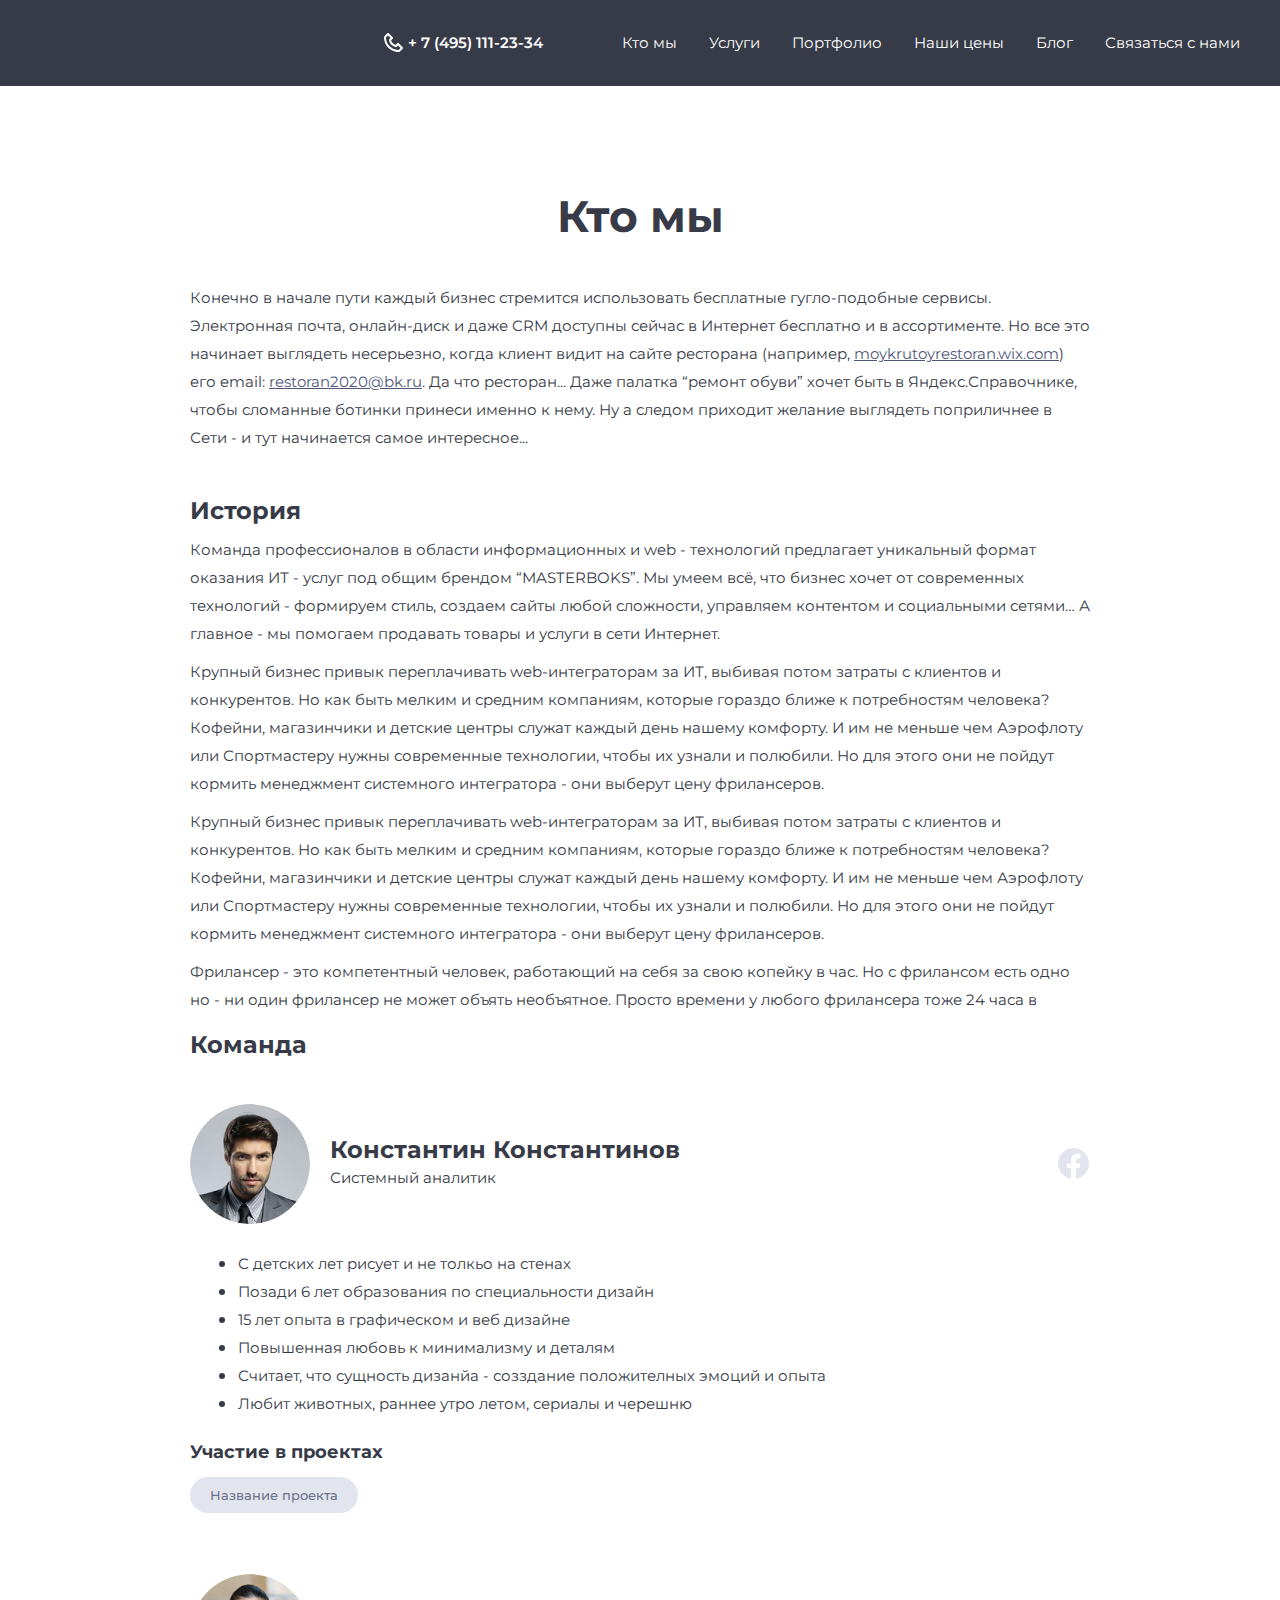
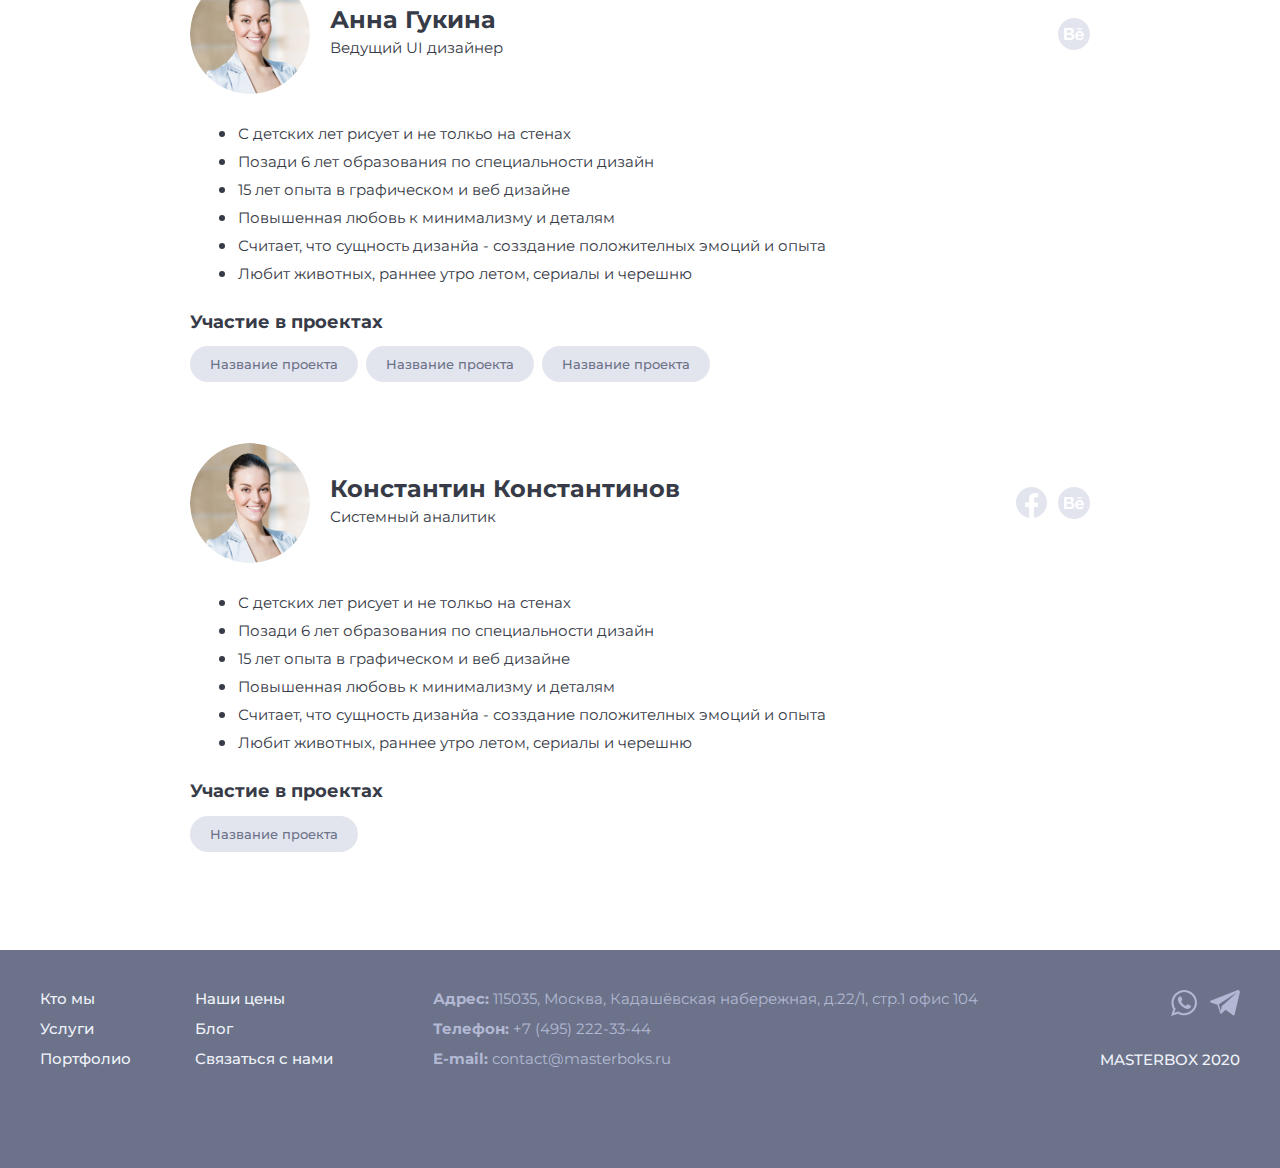
==== about.html @ 853120cb "остаток верстки" ====
<!DOCTYPE html>
<html>
  <head>
    <title>MasterBox</title>
    <meta charset="utf-8">
    <meta name="viewport" content="width=device-width, initial-scale=1">
    <link rel="stylesheet" href="css/main.css">
    <link rel="stylesheet" href="css/responsive.css">
    <script src="js/jquery-1.10.2.min.js"></script>
    <script src="js/bootstrap.js"></script>
    <!--script(src="js/owl.carousel.js")-->
    <script src="js/fancybox/jquery.fancybox.pack.js"></script>
    <script src="js/fancybox/jquery.fancybox-buttons.js"></script>
    <script src="js/fancybox/jquery.fancybox-thumbs.js"></script>
    <script src="js/readmore.js"></script>
    <script src="js/select2.min.js"></script>
    <script src="js/jquery.inputmask.js"></script>
    <!--script(src="js/jquery.sliderPro.min.js")-->
    <script src="js/jquery.autocolumnlist.min.js"></script>
    <!--script(src="js/jquery.tinyTips.js")-->
    <script type="text/javascript" src="js/perfect-scrollbar.jquery.js"></script>
    <!--script(type="text/javascript" src="js/moment-with-locales.min.js")-->
    <!--script(type="text/javascript" src="js/bootstrap-datetimepicker.min.js")-->
    <script src="js/common.js"></script>
    <script src="//api-maps.yandex.ru/2.1/?lang=ru&amp;onload=YandexReadyHandler6sb4sztw" type="text/javascript"></script>
  </head>
  <body class="loading">
    <header class="header">
      <div class="container">
        <div class="header-c">
          <div class="header-c__left"><a href="" class="logo"><img src="img/logo.svg" alt=""></a></div>
          <div class="header-c__right"><a href="tel:+74951112334" class="header-phone"><svg width="24" height="24" viewBox="0 0 24 24" fill="none" xmlns="http://www.w3.org/2000/svg"><path d="M17.707 12.293C17.6142 12.2 17.504 12.1263 17.3827 12.076C17.2614 12.0257 17.1313 11.9998 17 11.9998C16.8687 11.9998 16.7386 12.0257 16.6173 12.076C16.496 12.1263 16.3858 12.2 16.293 12.293L14.699 13.887C13.96 13.667 12.581 13.167 11.707 12.293C10.833 11.419 10.333 10.04 10.113 9.30096L11.707 7.70696C11.7999 7.61417 11.8737 7.50397 11.924 7.38265C11.9743 7.26134 12.0002 7.13129 12.0002 6.99996C12.0002 6.86862 11.9743 6.73858 11.924 6.61726C11.8737 6.49595 11.7999 6.38575 11.707 6.29296L7.707 2.29296C7.61421 2.20001 7.50401 2.12627 7.38269 2.07596C7.26138 2.02565 7.13133 1.99976 7 1.99976C6.86866 1.99976 6.73862 2.02565 6.6173 2.07596C6.49599 2.12627 6.38579 2.20001 6.293 2.29296L3.581 5.00496C3.201 5.38496 2.987 5.90696 2.995 6.43996C3.018 7.86396 3.395 12.81 7.293 16.708C11.191 20.606 16.137 20.982 17.562 21.006H17.59C18.118 21.006 18.617 20.798 18.995 20.42L21.707 17.708C21.7999 17.6152 21.8737 17.505 21.924 17.3837C21.9743 17.2623 22.0002 17.1323 22.0002 17.001C22.0002 16.8696 21.9743 16.7396 21.924 16.6183C21.8737 16.4969 21.7999 16.3867 21.707 16.294L17.707 12.293ZM17.58 19.005C16.332 18.984 12.062 18.649 8.707 15.293C5.341 11.927 5.015 7.64196 4.995 6.41896L7 4.41396L9.586 6.99996L8.293 8.29296C8.17546 8.41041 8.08904 8.55529 8.04155 8.71453C7.99406 8.87376 7.987 9.04231 8.021 9.20496C8.045 9.31996 8.632 12.047 10.292 13.707C11.952 15.367 14.679 15.954 14.794 15.978C14.9565 16.0129 15.1253 16.0064 15.2846 15.9591C15.444 15.9117 15.5889 15.825 15.706 15.707L17 14.414L19.586 17L17.58 19.005Z" fill="white"/></svg> + 7 (495) 111-23-34</a>
            <nav class="main-nav"><a href="" class="main-nav__item">Кто мы</a><a href="" class="main-nav__item">Услуги</a><a href="" class="main-nav__item">Портфолио</a><a href="" class="main-nav__item">Наши цены</a><a href="" class="main-nav__item">Блог</a><a href="" class="main-nav__item">Связаться с нами</a></nav>
            <div id="overlay"></div>
            <div class="nav-icon close_menu">
              <div></div>
            </div>
          </div>
        </div>
      </div>
    </header>
    <article class="content">
      <div class="container">
        <div id="about" class="about">
          <h1 class="h1--page">Кто мы</h1>
          <p>Конечно в начале пути каждый бизнес стремится использовать бесплатные гугло-подобные сервисы. Электронная почта, онлайн-диск и даже CRM доступны сейчас в Интернет бесплатно и в ассортименте. Но все это начинает выглядеть несерьезно, когда клиент видит на сайте ресторана (например,  <a class="link-mail" href="mailto:moykrutoyrestoran.wix.com">moykrutoyrestoran.wix.com</a>) его email: <a class="link-mail" href="mailto:restoran2020@bk.ru">restoran2020@bk.ru</a>. Да что ресторан... Даже палатка “ремонт обуви” хочет быть в Яндекс.Справочнике, чтобы сломанные ботинки принеси именно к нему. Ну а следом приходит желание выглядеть поприличнее в Сети - и тут начинается самое интересное...</p>
          <div class="about__item">
            <div class="title-24">История</div>
            <p>Команда профессионалов в области информационных и web - технологий предлагает уникальный формат оказания ИТ - услуг под общим брендом “MASTERBOKS”. Мы умеем всё, что бизнес хочет от современных технологий - формируем стиль, создаем сайты любой сложности, управляем контентом и социальными сетями… А главное - мы помогаем продавать товары и услуги в сети Интернет.</p>
            <p>Крупный бизнес привык переплачивать web-интеграторам  за ИТ, выбивая потом затраты с клиентов и конкурентов. Но как быть мелким и средним компаниям, которые гораздо ближе к потребностям человека? Кофейни, магазинчики и детские центры служат каждый день нашему комфорту. И им не меньше чем Аэрофлоту или Спортмастеру  нужны современные технологии, чтобы их узнали и полюбили. Но для этого они не пойдут кормить менеджмент системного интегратора - они выберут цену фрилансеров.</p>
            <p>Крупный бизнес привык переплачивать web-интеграторам  за ИТ, выбивая потом затраты с клиентов и конкурентов. Но как быть мелким и средним компаниям, которые гораздо ближе к потребностям человека? Кофейни, магазинчики и детские центры служат каждый день нашему комфорту. И им не меньше чем Аэрофлоту или Спортмастеру  нужны современные технологии, чтобы их узнали и полюбили. Но для этого они не пойдут кормить менеджмент системного интегратора - они выберут цену фрилансеров.</p>
            <p>Фрилансер - это компетентный человек, работающий на себя за свою копейку в час. Но с фрилансом есть одно но - ни один фрилансер не может объять необъятное. Просто времени у любого фрилансера тоже 24 часа в</p>
          </div>
        </div>
        <div class="command-c">
          <div class="title-24">Команда</div>
          <div class="command-c__item">
            <div class="command-c__item__header">
              <div class="command-c__item__header_left"><span class="command-c__item__avatar"><img src="img/command/1.jpg" alt=""></span>
                <div class="command-c__item__header_left__text">
                  <div class="command-c__item__name">Константин Константинов</div>
                  <div class="command-c__item__occupation">Системный аналитик</div>
                </div>
              </div>
              <div class="command-c__item__network"><a href="" class="fb"><svg width="31" height="31" viewBox="0 0 31 31" fill="none" xmlns="http://www.w3.org/2000/svg"><path d="M31 15.5943C31 6.97972 24.0625 0 15.5 0C6.9375 0 0 6.97972 0 15.5943C0 23.3776 5.66813 29.8292 13.0781 31V20.1022H9.14062V15.5943H13.0781V12.1585C13.0781 8.25053 15.3906 6.09185 18.9325 6.09185C20.6287 6.09185 22.4025 6.39619 22.4025 6.39619V10.2319H20.4475C18.5225 10.2319 17.9219 11.4342 17.9219 12.6672V15.5943H22.2206L21.5331 20.1022H17.9219V31C25.3319 29.8292 31 23.3776 31 15.5943Z"/></svg></a></div>
            </div>
            <div class="command-c__item__content">
              <div class="list-circle">
                <li>С детских лет рисует и не толкьо на стенах</li>
                <li>Позади 6 лет образования по специальности дизайн</li>
                <li>15 лет опыта в графическом и веб дизайне</li>
                <li>Повышенная любовь к минимализму и деталям</li>
                <li>Считает, что сущность дизанйа - созздание положителных эмоций и опыта</li>
                <li>Любит животных, раннее утро летом, сериалы и черешню</li>
              </div>
              <div class="title-18">Участие в проектах</div>
              <div class="tag-list"><a href="" class="tag-list__item">Название проекта</a></div>
            </div>
          </div>
          <div class="command-c__item">
            <div class="command-c__item__header">
              <div class="command-c__item__header_left"><span class="command-c__item__avatar"><img src="img/command/2.jpg" alt=""></span>
                <div class="command-c__item__header_left__text">
                  <div class="command-c__item__name">Анна Гукина</div>
                  <div class="command-c__item__occupation">Ведущий UI дизайнер</div>
                </div>
              </div>
              <div class="command-c__item__network"><a href="" class="be"><svg width="32" height="32" viewBox="0 0 32 32" fill="none" xmlns="http://www.w3.org/2000/svg"><path d="M12.725 14.5107C13.0357 14.2857 13.1857 13.9143 13.1857 13.4036C13.1964 13.1607 13.1464 12.9214 13.0393 12.7036C12.9429 12.5286 12.8 12.3821 12.625 12.2786C12.4435 12.1685 12.242 12.0957 12.0321 12.0643C11.8036 12.0214 11.5714 12 11.3429 12.0036H8.83214V14.85H11.55C12.0179 14.8536 12.4143 14.7393 12.725 14.5107ZM13.1464 17.0821C12.7964 16.8143 12.3286 16.6821 11.7464 16.6821H8.825V20.0393H11.6893C11.9571 20.0393 12.2036 20.0143 12.4429 19.9643C12.6693 19.92 12.8851 19.8327 13.0786 19.7071C13.2607 19.5893 13.4071 19.4286 13.5179 19.2214C13.625 19.0143 13.6786 18.75 13.6786 18.4321C13.6786 17.8 13.5 17.3536 13.1464 17.0821ZM16 0C7.16429 0 0 7.16429 0 16C0 24.8357 7.16429 32 16 32C24.8357 32 32 24.8357 32 16C32 7.16429 24.8357 0 16 0ZM19.0893 10.2464H24.0321V11.45H19.0893V10.2464ZM16 20.1714C15.7688 20.6103 15.4387 20.9893 15.0357 21.2786C14.6143 21.5714 14.1464 21.7857 13.65 21.9107C13.1306 22.0499 12.5948 22.1184 12.0571 22.1143H6.14286V9.93214H11.8929C12.475 9.93214 13.0036 9.98571 13.4857 10.0857C13.9643 10.1857 14.3714 10.3571 14.7143 10.5893C15.0536 10.8214 15.3214 11.1321 15.5107 11.5179C15.6964 11.9 15.7929 12.3786 15.7929 12.9464C15.7929 13.5607 15.6536 14.0679 15.375 14.4786C15.0929 14.8893 14.6857 15.2214 14.1321 15.4821C14.8857 15.6964 15.4393 16.0786 15.8036 16.6143C16.175 17.1571 16.3571 17.8071 16.3571 18.5714C16.3571 19.1929 16.2393 19.725 16 20.1714ZM25.9571 18.2857H19.5857C19.5857 18.9786 19.825 19.6429 20.1857 20C20.55 20.3536 21.0714 20.5321 21.7536 20.5321C22.2464 20.5321 22.6643 20.4071 23.0214 20.1607C23.375 19.9143 23.5893 19.6536 23.6679 19.3821H25.8036C25.4607 20.4429 24.9393 21.2 24.2321 21.6571C23.5321 22.1143 22.675 22.3429 21.6786 22.3429C20.9821 22.3429 20.3571 22.2286 19.7964 22.0107C19.2571 21.8 18.7714 21.4786 18.3714 21.0643C17.977 20.6388 17.6722 20.1384 17.475 19.5929C17.2571 18.9893 17.15 18.3536 17.1571 17.7143C17.1571 17.0536 17.2679 16.4393 17.4821 15.8679C17.8929 14.7571 18.7464 13.8679 19.8357 13.4071C20.4179 13.1643 21.0429 13.0429 21.675 13.05C22.425 13.05 23.075 13.1929 23.6393 13.4857C24.1825 13.7654 24.6542 14.1662 25.0179 14.6571C25.3786 15.1464 25.6321 15.7036 25.7929 16.3321C25.9464 16.95 26 17.6 25.9571 18.2857ZM21.6 14.8714C21.2143 14.8714 20.8893 14.9393 20.6393 15.0714C20.3893 15.2036 20.1821 15.3679 20.025 15.5571C19.8753 15.7399 19.7647 15.9514 19.7 16.1786C19.6429 16.3679 19.6036 16.5607 19.5893 16.7571H23.5357C23.4786 16.1393 23.2643 15.6821 22.9786 15.3607C22.6786 15.0429 22.1964 14.8714 21.6 14.8714Z"/></svg></a></div>
            </div>
            <div class="command-c__item__content">
              <div class="list-circle">
                <li>С детских лет рисует и не толкьо на стенах</li>
                <li>Позади 6 лет образования по специальности дизайн</li>
                <li>15 лет опыта в графическом и веб дизайне</li>
                <li>Повышенная любовь к минимализму и деталям</li>
                <li>Считает, что сущность дизанйа - созздание положителных эмоций и опыта</li>
                <li>Любит животных, раннее утро летом, сериалы и черешню</li>
              </div>
              <div class="title-18">Участие в проектах</div>
              <div class="tag-list"><a href="" class="tag-list__item">Название проекта</a><a href="" class="tag-list__item">Название проекта</a><a href="" class="tag-list__item">Название проекта</a></div>
            </div>
          </div>
          <div class="command-c__item">
            <div class="command-c__item__header">
              <div class="command-c__item__header_left"><span class="command-c__item__avatar"><img src="img/command/2.jpg" alt=""></span>
                <div class="command-c__item__header_left__text">
                  <div class="command-c__item__name">Константин Константинов</div>
                  <div class="command-c__item__occupation">Системный аналитик</div>
                </div>
              </div>
              <div class="command-c__item__network"><a href="" class="fb"><svg width="31" height="31" viewBox="0 0 31 31" fill="none" xmlns="http://www.w3.org/2000/svg"><path d="M31 15.5943C31 6.97972 24.0625 0 15.5 0C6.9375 0 0 6.97972 0 15.5943C0 23.3776 5.66813 29.8292 13.0781 31V20.1022H9.14062V15.5943H13.0781V12.1585C13.0781 8.25053 15.3906 6.09185 18.9325 6.09185C20.6287 6.09185 22.4025 6.39619 22.4025 6.39619V10.2319H20.4475C18.5225 10.2319 17.9219 11.4342 17.9219 12.6672V15.5943H22.2206L21.5331 20.1022H17.9219V31C25.3319 29.8292 31 23.3776 31 15.5943Z"/></svg></a><a href="" class="be"><svg width="32" height="32" viewBox="0 0 32 32" fill="none" xmlns="http://www.w3.org/2000/svg"><path d="M12.725 14.5107C13.0357 14.2857 13.1857 13.9143 13.1857 13.4036C13.1964 13.1607 13.1464 12.9214 13.0393 12.7036C12.9429 12.5286 12.8 12.3821 12.625 12.2786C12.4435 12.1685 12.242 12.0957 12.0321 12.0643C11.8036 12.0214 11.5714 12 11.3429 12.0036H8.83214V14.85H11.55C12.0179 14.8536 12.4143 14.7393 12.725 14.5107ZM13.1464 17.0821C12.7964 16.8143 12.3286 16.6821 11.7464 16.6821H8.825V20.0393H11.6893C11.9571 20.0393 12.2036 20.0143 12.4429 19.9643C12.6693 19.92 12.8851 19.8327 13.0786 19.7071C13.2607 19.5893 13.4071 19.4286 13.5179 19.2214C13.625 19.0143 13.6786 18.75 13.6786 18.4321C13.6786 17.8 13.5 17.3536 13.1464 17.0821ZM16 0C7.16429 0 0 7.16429 0 16C0 24.8357 7.16429 32 16 32C24.8357 32 32 24.8357 32 16C32 7.16429 24.8357 0 16 0ZM19.0893 10.2464H24.0321V11.45H19.0893V10.2464ZM16 20.1714C15.7688 20.6103 15.4387 20.9893 15.0357 21.2786C14.6143 21.5714 14.1464 21.7857 13.65 21.9107C13.1306 22.0499 12.5948 22.1184 12.0571 22.1143H6.14286V9.93214H11.8929C12.475 9.93214 13.0036 9.98571 13.4857 10.0857C13.9643 10.1857 14.3714 10.3571 14.7143 10.5893C15.0536 10.8214 15.3214 11.1321 15.5107 11.5179C15.6964 11.9 15.7929 12.3786 15.7929 12.9464C15.7929 13.5607 15.6536 14.0679 15.375 14.4786C15.0929 14.8893 14.6857 15.2214 14.1321 15.4821C14.8857 15.6964 15.4393 16.0786 15.8036 16.6143C16.175 17.1571 16.3571 17.8071 16.3571 18.5714C16.3571 19.1929 16.2393 19.725 16 20.1714ZM25.9571 18.2857H19.5857C19.5857 18.9786 19.825 19.6429 20.1857 20C20.55 20.3536 21.0714 20.5321 21.7536 20.5321C22.2464 20.5321 22.6643 20.4071 23.0214 20.1607C23.375 19.9143 23.5893 19.6536 23.6679 19.3821H25.8036C25.4607 20.4429 24.9393 21.2 24.2321 21.6571C23.5321 22.1143 22.675 22.3429 21.6786 22.3429C20.9821 22.3429 20.3571 22.2286 19.7964 22.0107C19.2571 21.8 18.7714 21.4786 18.3714 21.0643C17.977 20.6388 17.6722 20.1384 17.475 19.5929C17.2571 18.9893 17.15 18.3536 17.1571 17.7143C17.1571 17.0536 17.2679 16.4393 17.4821 15.8679C17.8929 14.7571 18.7464 13.8679 19.8357 13.4071C20.4179 13.1643 21.0429 13.0429 21.675 13.05C22.425 13.05 23.075 13.1929 23.6393 13.4857C24.1825 13.7654 24.6542 14.1662 25.0179 14.6571C25.3786 15.1464 25.6321 15.7036 25.7929 16.3321C25.9464 16.95 26 17.6 25.9571 18.2857ZM21.6 14.8714C21.2143 14.8714 20.8893 14.9393 20.6393 15.0714C20.3893 15.2036 20.1821 15.3679 20.025 15.5571C19.8753 15.7399 19.7647 15.9514 19.7 16.1786C19.6429 16.3679 19.6036 16.5607 19.5893 16.7571H23.5357C23.4786 16.1393 23.2643 15.6821 22.9786 15.3607C22.6786 15.0429 22.1964 14.8714 21.6 14.8714Z"/></svg></a></div>
            </div>
            <div class="command-c__item__content">
              <div class="list-circle">
                <li>С детских лет рисует и не толкьо на стенах</li>
                <li>Позади 6 лет образования по специальности дизайн</li>
                <li>15 лет опыта в графическом и веб дизайне</li>
                <li>Повышенная любовь к минимализму и деталям</li>
                <li>Считает, что сущность дизанйа - созздание положителных эмоций и опыта</li>
                <li>Любит животных, раннее утро летом, сериалы и черешню</li>
              </div>
              <div class="title-18">Участие в проектах</div>
              <div class="tag-list"><a href="" class="tag-list__item">Название проекта</a></div>
            </div>
          </div>
        </div>
      </div>
    </article>
    <footer class="footer">
      <div class="container">
        <div class="footer-c">
          <div class="footer-c__left">
            <nav class="ft-nav"><a href="" class="ft-nav__item">Кто мы</a><a href="" class="ft-nav__item">Наши цены</a><a href="" class="ft-nav__item">Услуги</a><a href="" class="ft-nav__item">Блог</a><a href="" class="ft-nav__item">Портфолио</a><a href="" class="ft-nav__item">Связаться с нами</a></nav>
            <ul class="contact-list">
              <li class="contact-list__item"><span class="bold">Адрес:</span> 115035, Москва, Кадашёвская набережная, д.22/1, стр.1 офис 104</li>
              <li class="contact-list__item"><span class="bold">Телефон:</span> <a class="contact-link" href="tel:+74952223344">+7 (495) 222-33-44</a></li>
              <li class="contact-list__item"><span class="bold">E-mail:</span> <a class="contact-link" href="mailto:contact@masterboks.ru">contact@masterboks.ru</a></li>
            </ul>
          </div>
          <div class="footer-c__right">
            <div class="messenger">
              <div class="messenger-c"><a href="" class="whatsapp"><svg width="26" height="26" viewBox="0 0 26 26" fill="none" xmlns="http://www.w3.org/2000/svg"><path d="M16.6732 14.3101C16.8199 14.3101 17.37 14.5564 18.3236 15.0491C19.2771 15.5418 19.7821 15.8385 19.8385 15.9393C19.8611 15.9953 19.8724 16.0792 19.8724 16.1912C19.8724 16.5607 19.7765 16.9862 19.5846 17.4677C19.4041 17.9044 19.0035 18.2711 18.3828 18.5678C17.7622 18.8646 17.1866 19.0129 16.6562 19.0129C16.013 19.0129 14.941 18.6658 13.4401 17.9716C12.3342 17.4677 11.375 16.8071 10.5625 15.9897C9.75 15.1723 8.91493 14.1365 8.05729 12.8824C7.24479 11.6843 6.84418 10.5982 6.85547 9.62403V9.48966C6.88932 8.47072 7.30686 7.58613 8.10807 6.83592C8.37891 6.58958 8.67231 6.46641 8.98828 6.46641C9.05599 6.46641 9.15755 6.47481 9.29297 6.4916C9.42839 6.5084 9.53559 6.5168 9.61458 6.5168C9.82899 6.5168 9.97852 6.55319 10.0632 6.62597C10.1478 6.69875 10.2352 6.85271 10.3255 7.08786C10.4158 7.3118 10.602 7.80448 10.8841 8.56589C11.1662 9.3273 11.3073 9.7472 11.3073 9.82558C11.3073 10.0607 11.1126 10.3826 10.7233 10.7913C10.334 11.2 10.1393 11.4604 10.1393 11.5724C10.1393 11.6507 10.1675 11.7347 10.224 11.8243C10.6076 12.6417 11.1832 13.4087 11.9505 14.1253C12.5825 14.7188 13.4345 15.2842 14.5065 15.8217C14.6419 15.9001 14.7661 15.9393 14.8789 15.9393C15.0482 15.9393 15.3529 15.6677 15.793 15.1247C16.2331 14.5816 16.5265 14.3101 16.6732 14.3101ZM13.237 23.2119C14.6701 23.2119 16.0441 22.932 17.3587 22.3721C18.6734 21.8122 19.8047 21.062 20.7526 20.1214C21.7005 19.1809 22.4566 18.0584 23.0208 16.7539C23.5851 15.4494 23.8672 14.0861 23.8672 12.6641C23.8672 11.242 23.5851 9.87877 23.0208 8.57429C22.4566 7.26981 21.7005 6.14729 20.7526 5.20672C19.8047 4.26615 18.6734 3.51593 17.3587 2.95607C16.0441 2.39621 14.6701 2.11628 13.237 2.11628C11.8038 2.11628 10.4299 2.39621 9.11523 2.95607C7.80056 3.51593 6.66927 4.26615 5.72135 5.20672C4.77344 6.14729 4.01736 7.26981 3.45313 8.57429C2.88889 9.87877 2.60677 11.242 2.60677 12.6641C2.60677 14.9371 3.28385 16.9974 4.63802 18.845L3.30078 22.7584L7.39714 21.4651C9.18012 22.6296 11.1267 23.2119 13.237 23.2119ZM13.237 0C14.9635 0 16.6139 0.335917 18.1882 1.00775C19.7624 1.67959 21.1194 2.58096 22.2591 3.71189C23.3989 4.84281 24.3073 6.18928 24.9844 7.75129C25.6615 9.31331 26 10.9509 26 12.6641C26 14.3773 25.6615 16.0149 24.9844 17.5769C24.3073 19.1389 23.3989 20.4854 22.2591 21.6163C21.1194 22.7472 19.7624 23.6486 18.1882 24.3204C16.6139 24.9922 14.9635 25.3282 13.237 25.3282C11.0365 25.3282 8.977 24.8019 7.05859 23.7494L0 26L2.30208 19.1977C1.08333 17.2046 0.473958 15.0267 0.473958 12.6641C0.473958 10.9509 0.8125 9.31331 1.48958 7.75129C2.16667 6.18928 3.07509 4.84281 4.21484 3.71189C5.3546 2.58096 6.71159 1.67959 8.28581 1.00775C9.86003 0.335917 11.5104 0 13.237 0Z"/></svg></a><a href="" class="telegram"><svg width="30" height="26" viewBox="0 0 30 26" fill="none" xmlns="http://www.w3.org/2000/svg"><path d="M27.194 0.142697L0.601996 10.7027C-0.262004 10.9907 -0.166004 12.2387 0.697996 12.5267L7.418 14.6387L10.106 23.0867C10.298 23.7587 11.162 23.9507 11.642 23.4707L15.578 19.8227L23.066 25.2947C23.642 25.6787 24.41 25.3907 24.602 24.7187L29.786 2.4467C30.074 0.814697 28.634 -0.433303 27.194 0.142697ZM11.642 16.2707L10.778 21.2627L8.858 14.3507L27.578 2.0627L11.642 16.2707Z"/></svg></a></div>
            </div>
            <p class="copy">MASTERBOX 2020</p>
          </div>
        </div>
      </div>
    </footer>
    <!--include include/modal-->
  </body>
</html>
---- css/main.css ----
@import url("https://fonts.googleapis.com/css?family=Montserrat:300,300i,400,400i,500,500i,600,600i,700,700i&display=swap&subset=cyrillic");
::-webkit-input-placeholder {
  color: #6C7289;
  opacity: 1; }

:-moz-placeholder {
  color: #6C7289;
  opacity: 1; }

:-ms-input-placeholder {
  color: #6C7289;
  opacity: 1; }

:focus::-webkit-input-placeholder {
  color: transparent; }

:focus:-ms-input-placeholder {
  color: transparent; }

:focus::placeholder {
  color: transparent; }

/* perfect-scrollbar v0.6.16 */
.ps-container {
  -ms-touch-action: auto;
  touch-action: auto;
  overflow: hidden !important;
  -ms-overflow-style: none; }

@supports (-ms-overflow-style: none) {
  .ps-container {
    overflow: auto !important; } }

@media screen and (-ms-high-contrast: active), (-ms-high-contrast: none) {
  .ps-container {
    overflow: auto !important; } }

.ps-container.ps-active-x > .ps-scrollbar-x-rail, .ps-container.ps-active-y > .ps-scrollbar-y-rail {
  display: block;
  background-color: transparent; }

.ps-container.ps-in-scrolling.ps-x > .ps-scrollbar-x-rail {
  background-color: #eee;
  opacity: .9; }

.ps-container.ps-in-scrolling.ps-x > .ps-scrollbar-x-rail > .ps-scrollbar-x {
  background-color: #999;
  height: 11px; }

.ps-container.ps-in-scrolling.ps-y > .ps-scrollbar-y-rail {
  background-color: #eee;
  opacity: .9; }

.ps-container.ps-in-scrolling.ps-y > .ps-scrollbar-y-rail > .ps-scrollbar-y {
  background-color: #999;
  width: 11px; }

.ps-container > .ps-scrollbar-x-rail {
  display: none;
  position: absolute;
  opacity: 0;
  -webkit-transition: background-color .2s linear, opacity .2s linear;
  transition: background-color .2s linear, opacity .2s linear;
  bottom: 0px;
  height: 15px; }

.ps-container > .ps-scrollbar-x-rail > .ps-scrollbar-x {
  position: absolute;
  background-color: #aaa;
  -webkit-border-radius: 6px;
  border-radius: 6px;
  -webkit-transition: background-color .2s linear, height .2s linear, width .2s ease-in-out, -webkit-border-radius .2s ease-in-out;
  transition: background-color .2s linear, height .2s linear, width .2s ease-in-out, -webkit-border-radius .2s ease-in-out;
  transition: background-color .2s linear, height .2s linear, width .2s ease-in-out, border-radius .2s ease-in-out;
  transition: background-color .2s linear, height .2s linear, width .2s ease-in-out, border-radius .2s ease-in-out, -webkit-border-radius .2s ease-in-out;
  bottom: 2px;
  height: 6px; }

.ps-container > .ps-scrollbar-x-rail:hover > .ps-scrollbar-x, .ps-container > .ps-scrollbar-x-rail:active > .ps-scrollbar-x {
  height: 11px; }

.ps-container > .ps-scrollbar-y-rail {
  display: none;
  position: absolute;
  opacity: 0;
  -webkit-transition: background-color .2s linear, opacity .2s linear;
  transition: background-color .2s linear, opacity .2s linear;
  right: 0;
  width: 15px; }

.ps-container > .ps-scrollbar-y-rail > .ps-scrollbar-y {
  position: absolute;
  background-color: #aaa;
  -webkit-border-radius: 6px;
  border-radius: 6px;
  -webkit-transition: background-color .2s linear, height .2s linear, width .2s ease-in-out, -webkit-border-radius .2s ease-in-out;
  transition: background-color .2s linear, height .2s linear, width .2s ease-in-out, -webkit-border-radius .2s ease-in-out;
  transition: background-color .2s linear, height .2s linear, width .2s ease-in-out, border-radius .2s ease-in-out;
  transition: background-color .2s linear, height .2s linear, width .2s ease-in-out, border-radius .2s ease-in-out, -webkit-border-radius .2s ease-in-out;
  right: 2px;
  width: 6px; }

.ps-container > .ps-scrollbar-y-rail:hover > .ps-scrollbar-y, .ps-container > .ps-scrollbar-y-rail:active > .ps-scrollbar-y {
  width: 11px; }

.ps-container:hover.ps-in-scrolling.ps-x > .ps-scrollbar-x-rail {
  background-color: #eee;
  opacity: .9; }

.ps-container:hover.ps-in-scrolling.ps-x > .ps-scrollbar-x-rail > .ps-scrollbar-x {
  background-color: #999;
  height: 11px; }

.ps-container:hover.ps-in-scrolling.ps-y > .ps-scrollbar-y-rail {
  background-color: #eee;
  opacity: .9; }

.ps-container:hover.ps-in-scrolling.ps-y > .ps-scrollbar-y-rail > .ps-scrollbar-y {
  background-color: #999;
  width: 11px; }

.ps-container:hover > .ps-scrollbar-x-rail, .ps-container:hover > .ps-scrollbar-y-rail {
  opacity: .6; }

.ps-container:hover > .ps-scrollbar-x-rail:hover {
  background-color: #eee;
  opacity: .9; }

.ps-container:hover > .ps-scrollbar-x-rail:hover > .ps-scrollbar-x {
  background-color: #999; }

.ps-container:hover > .ps-scrollbar-y-rail:hover {
  background-color: #eee;
  opacity: .9; }

.ps-container:hover > .ps-scrollbar-y-rail:hover > .ps-scrollbar-y {
  background-color: #999; }

/*!
 * Bootstrap v3.3.5 (http://getbootstrap.com)
 * Copyright 2011-2015 Twitter, Inc.
 * Licensed under MIT (https://github.com/twbs/bootstrap/blob/master/LICENSE)
 */
/*! normalize.css v3.0.3 | MIT License | github.com/necolas/normalize.css */
html {
  font-family: sans-serif;
  -webkit-text-size-adjust: 100%;
  -ms-text-size-adjust: 100%; }

body {
  margin: 0; }

article,
aside,
details,
figcaption,
figure,
footer,
header,
hgroup,
main,
menu,
nav,
section,
summary {
  display: block; }

audio,
canvas,
progress,
video {
  display: inline-block;
  vertical-align: baseline; }

audio:not([controls]) {
  display: none;
  height: 0; }

[hidden],
template {
  display: none; }

a {
  background-color: transparent; }

a:active,
a:hover {
  outline: 0; }

abbr[title] {
  border-bottom: 1px dotted; }

b,
strong {
  font-weight: bold; }

dfn {
  font-style: italic; }

h1 {
  margin: .67em 0;
  font-size: 2em; }

mark {
  color: #000;
  background: #ff0; }

small {
  font-size: 80%; }

sub,
sup {
  position: relative;
  font-size: 75%;
  line-height: 0;
  vertical-align: baseline; }

sup {
  top: -.5em; }

sub {
  bottom: -.25em; }

img {
  border: 0; }

svg:not(:root) {
  overflow: hidden; }

figure {
  margin: 1em 40px; }

hr {
  height: 0;
  -webkit-box-sizing: content-box;
  box-sizing: content-box; }

pre {
  overflow: auto; }

code,
kbd,
pre,
samp {
  font-family: monospace, monospace;
  font-size: 1em; }

button,
input,
optgroup,
select,
textarea {
  margin: 0;
  font: inherit;
  color: inherit; }

button {
  overflow: visible; }

button,
select {
  text-transform: none; }

button,
html input[type="button"],
input[type="reset"],
input[type="submit"] {
  -webkit-appearance: button;
  cursor: pointer; }

button[disabled],
html input[disabled] {
  cursor: default; }

button::-moz-focus-inner,
input::-moz-focus-inner {
  padding: 0;
  border: 0; }

input {
  line-height: normal; }

input[type="checkbox"],
input[type="radio"] {
  -webkit-box-sizing: border-box;
  box-sizing: border-box;
  padding: 0; }

input[type="number"]::-webkit-inner-spin-button,
input[type="number"]::-webkit-outer-spin-button {
  height: auto; }

input[type="search"] {
  -webkit-box-sizing: content-box;
  box-sizing: content-box;
  -webkit-appearance: textfield; }

input[type="search"]::-webkit-search-cancel-button,
input[type="search"]::-webkit-search-decoration {
  -webkit-appearance: none; }

fieldset {
  padding: .35em .625em .75em;
  margin: 0 2px;
  border: 1px solid #c0c0c0; }

legend {
  padding: 0;
  border: 0; }

textarea {
  overflow: auto; }

optgroup {
  font-weight: bold; }

table {
  border-spacing: 0;
  border-collapse: collapse; }

td,
th {
  padding: 0; }

/*! Source: https://github.com/h5bp/html5-boilerplate/blob/master/src/css/main.css */
@media print {
  *,
  *:before,
  *:after {
    color: #000 !important;
    text-shadow: none !important;
    background: transparent !important;
    -webkit-box-shadow: none !important;
    box-shadow: none !important; }
  a,
  a:visited {
    text-decoration: underline; }
  a[href]:after {
    content: " (" attr(href) ")"; }
  abbr[title]:after {
    content: " (" attr(title) ")"; }
  a[href^="#"]:after,
  a[href^="javascript:"]:after {
    content: ""; }
  pre,
  blockquote {
    border: 1px solid #999;
    page-break-inside: avoid; }
  thead {
    display: table-header-group; }
  tr,
  img {
    page-break-inside: avoid; }
  img {
    max-width: 100% !important; }
  p,
  h2,
  h3 {
    orphans: 3;
    widows: 3; }
  h2,
  h3 {
    page-break-after: avoid; }
  .navbar {
    display: none; }
  .btn > .caret,
  .dropup > .btn > .caret {
    border-top-color: #000 !important; }
  .label {
    border: 1px solid #000; }
  .table {
    border-collapse: collapse !important; }
  .table td,
  .table th {
    background-color: #fff !important; }
  .table-bordered th,
  .table-bordered td {
    border: 1px solid #ddd !important; } }

@font-face {
  font-family: 'Glyphicons Halflings';
  src: url("../fonts/glyphicons-halflings-regular.eot");
  src: url("../fonts/glyphicons-halflings-regular.eot?#iefix") format("embedded-opentype"), url("../fonts/glyphicons-halflings-regular.woff2") format("woff2"), url("../fonts/glyphicons-halflings-regular.woff") format("woff"), url("../fonts/glyphicons-halflings-regular.ttf") format("truetype"), url("../fonts/glyphicons-halflings-regular.svg#glyphicons_halflingsregular") format("svg"); }

.glyphicon {
  position: relative;
  top: 1px;
  display: inline-block;
  font-family: 'Glyphicons Halflings';
  font-style: normal;
  font-weight: normal;
  line-height: 1;
  -webkit-font-smoothing: antialiased;
  -moz-osx-font-smoothing: grayscale; }

.glyphicon-asterisk:before {
  content: "\2a"; }

.glyphicon-plus:before {
  content: "\2b"; }

.glyphicon-euro:before,
.glyphicon-eur:before {
  content: "\20ac"; }

.glyphicon-minus:before {
  content: "\2212"; }

.glyphicon-cloud:before {
  content: "\2601"; }

.glyphicon-envelope:before {
  content: "\2709"; }

.glyphicon-pencil:before {
  content: "\270f"; }

.glyphicon-glass:before {
  content: "\e001"; }

.glyphicon-music:before {
  content: "\e002"; }

.glyphicon-search:before {
  content: "\e003"; }

.glyphicon-heart:before {
  content: "\e005"; }

.glyphicon-star:before {
  content: "\e006"; }

.glyphicon-star-empty:before {
  content: "\e007"; }

.glyphicon-user:before {
  content: "\e008"; }

.glyphicon-film:before {
  content: "\e009"; }

.glyphicon-th-large:before {
  content: "\e010"; }

.glyphicon-th:before {
  content: "\e011"; }

.glyphicon-th-list:before {
  content: "\e012"; }

.glyphicon-ok:before {
  content: "\e013"; }

.glyphicon-remove:before {
  content: "\e014"; }

.glyphicon-zoom-in:before {
  content: "\e015"; }

.glyphicon-zoom-out:before {
  content: "\e016"; }

.glyphicon-off:before {
  content: "\e017"; }

.glyphicon-signal:before {
  content: "\e018"; }

.glyphicon-cog:before {
  content: "\e019"; }

.glyphicon-trash:before {
  content: "\e020"; }

.glyphicon-home:before {
  content: "\e021"; }

.glyphicon-file:before {
  content: "\e022"; }

.glyphicon-time:before {
  content: "\e023"; }

.glyphicon-road:before {
  content: "\e024"; }

.glyphicon-download-alt:before {
  content: "\e025"; }

.glyphicon-download:before {
  content: "\e026"; }

.glyphicon-upload:before {
  content: "\e027"; }

.glyphicon-inbox:before {
  content: "\e028"; }

.glyphicon-play-circle:before {
  content: "\e029"; }

.glyphicon-repeat:before {
  content: "\e030"; }

.glyphicon-refresh:before {
  content: "\e031"; }

.glyphicon-list-alt:before {
  content: "\e032"; }

.glyphicon-lock:before {
  content: "\e033"; }

.glyphicon-flag:before {
  content: "\e034"; }

.glyphicon-headphones:before {
  content: "\e035"; }

.glyphicon-volume-off:before {
  content: "\e036"; }

.glyphicon-volume-down:before {
  content: "\e037"; }

.glyphicon-volume-up:before {
  content: "\e038"; }

.glyphicon-qrcode:before {
  content: "\e039"; }

.glyphicon-barcode:before {
  content: "\e040"; }

.glyphicon-tag:before {
  content: "\e041"; }

.glyphicon-tags:before {
  content: "\e042"; }

.glyphicon-book:before {
  content: "\e043"; }

.glyphicon-bookmark:before {
  content: "\e044"; }

.glyphicon-print:before {
  content: "\e045"; }

.glyphicon-camera:before {
  content: "\e046"; }

.glyphicon-font:before {
  content: "\e047"; }

.glyphicon-bold:before {
  content: "\e048"; }

.glyphicon-italic:before {
  content: "\e049"; }

.glyphicon-text-height:before {
  content: "\e050"; }

.glyphicon-text-width:before {
  content: "\e051"; }

.glyphicon-align-left:before {
  content: "\e052"; }

.glyphicon-align-center:before {
  content: "\e053"; }

.glyphicon-align-right:before {
  content: "\e054"; }

.glyphicon-align-justify:before {
  content: "\e055"; }

.glyphicon-list:before {
  content: "\e056"; }

.glyphicon-indent-left:before {
  content: "\e057"; }

.glyphicon-indent-right:before {
  content: "\e058"; }

.glyphicon-facetime-video:before {
  content: "\e059"; }

.glyphicon-picture:before {
  content: "\e060"; }

.glyphicon-map-marker:before {
  content: "\e062"; }

.glyphicon-adjust:before {
  content: "\e063"; }

.glyphicon-tint:before {
  content: "\e064"; }

.glyphicon-edit:before {
  content: "\e065"; }

.glyphicon-share:before {
  content: "\e066"; }

.glyphicon-check:before {
  content: "\e067"; }

.glyphicon-move:before {
  content: "\e068"; }

.glyphicon-step-backward:before {
  content: "\e069"; }

.glyphicon-fast-backward:before {
  content: "\e070"; }

.glyphicon-backward:before {
  content: "\e071"; }

.glyphicon-play:before {
  content: "\e072"; }

.glyphicon-pause:before {
  content: "\e073"; }

.glyphicon-stop:before {
  content: "\e074"; }

.glyphicon-forward:before {
  content: "\e075"; }

.glyphicon-fast-forward:before {
  content: "\e076"; }

.glyphicon-step-forward:before {
  content: "\e077"; }

.glyphicon-eject:before {
  content: "\e078"; }

.glyphicon-chevron-left:before {
  content: "\e079"; }

.glyphicon-chevron-right:before {
  content: "\e080"; }

.glyphicon-plus-sign:before {
  content: "\e081"; }

.glyphicon-minus-sign:before {
  content: "\e082"; }

.glyphicon-remove-sign:before {
  content: "\e083"; }

.glyphicon-ok-sign:before {
  content: "\e084"; }

.glyphicon-question-sign:before {
  content: "\e085"; }

.glyphicon-info-sign:before {
  content: "\e086"; }

.glyphicon-screenshot:before {
  content: "\e087"; }

.glyphicon-remove-circle:before {
  content: "\e088"; }

.glyphicon-ok-circle:before {
  content: "\e089"; }

.glyphicon-ban-circle:before {
  content: "\e090"; }

.glyphicon-arrow-left:before {
  content: "\e091"; }

.glyphicon-arrow-right:before {
  content: "\e092"; }

.glyphicon-arrow-up:before {
  content: "\e093"; }

.glyphicon-arrow-down:before {
  content: "\e094"; }

.glyphicon-share-alt:before {
  content: "\e095"; }

.glyphicon-resize-full:before {
  content: "\e096"; }

.glyphicon-resize-small:before {
  content: "\e097"; }

.glyphicon-exclamation-sign:before {
  content: "\e101"; }

.glyphicon-gift:before {
  content: "\e102"; }

.glyphicon-leaf:before {
  content: "\e103"; }

.glyphicon-fire:before {
  content: "\e104"; }

.glyphicon-eye-open:before {
  content: "\e105"; }

.glyphicon-eye-close:before {
  content: "\e106"; }

.glyphicon-warning-sign:before {
  content: "\e107"; }

.glyphicon-plane:before {
  content: "\e108"; }

.glyphicon-calendar:before {
  content: "\e109"; }

.glyphicon-random:before {
  content: "\e110"; }

.glyphicon-comment:before {
  content: "\e111"; }

.glyphicon-magnet:before {
  content: "\e112"; }

.glyphicon-chevron-up:before {
  content: "\e113"; }

.glyphicon-chevron-down:before {
  content: "\e114"; }

.glyphicon-retweet:before {
  content: "\e115"; }

.glyphicon-shopping-cart:before {
  content: "\e116"; }

.glyphicon-folder-close:before {
  content: "\e117"; }

.glyphicon-folder-open:before {
  content: "\e118"; }

.glyphicon-resize-vertical:before {
  content: "\e119"; }

.glyphicon-resize-horizontal:before {
  content: "\e120"; }

.glyphicon-hdd:before {
  content: "\e121"; }

.glyphicon-bullhorn:before {
  content: "\e122"; }

.glyphicon-bell:before {
  content: "\e123"; }

.glyphicon-certificate:before {
  content: "\e124"; }

.glyphicon-thumbs-up:before {
  content: "\e125"; }

.glyphicon-thumbs-down:before {
  content: "\e126"; }

.glyphicon-hand-right:before {
  content: "\e127"; }

.glyphicon-hand-left:before {
  content: "\e128"; }

.glyphicon-hand-up:before {
  content: "\e129"; }

.glyphicon-hand-down:before {
  content: "\e130"; }

.glyphicon-circle-arrow-right:before {
  content: "\e131"; }

.glyphicon-circle-arrow-left:before {
  content: "\e132"; }

.glyphicon-circle-arrow-up:before {
  content: "\e133"; }

.glyphicon-circle-arrow-down:before {
  content: "\e134"; }

.glyphicon-globe:before {
  content: "\e135"; }

.glyphicon-wrench:before {
  content: "\e136"; }

.glyphicon-tasks:before {
  content: "\e137"; }

.glyphicon-filter:before {
  content: "\e138"; }

.glyphicon-briefcase:before {
  content: "\e139"; }

.glyphicon-fullscreen:before {
  content: "\e140"; }

.glyphicon-dashboard:before {
  content: "\e141"; }

.glyphicon-paperclip:before {
  content: "\e142"; }

.glyphicon-heart-empty:before {
  content: "\e143"; }

.glyphicon-link:before {
  content: "\e144"; }

.glyphicon-phone:before {
  content: "\e145"; }

.glyphicon-pushpin:before {
  content: "\e146"; }

.glyphicon-usd:before {
  content: "\e148"; }

.glyphicon-gbp:before {
  content: "\e149"; }

.glyphicon-sort:before {
  content: "\e150"; }

.glyphicon-sort-by-alphabet:before {
  content: "\e151"; }

.glyphicon-sort-by-alphabet-alt:before {
  content: "\e152"; }

.glyphicon-sort-by-order:before {
  content: "\e153"; }

.glyphicon-sort-by-order-alt:before {
  content: "\e154"; }

.glyphicon-sort-by-attributes:before {
  content: "\e155"; }

.glyphicon-sort-by-attributes-alt:before {
  content: "\e156"; }

.glyphicon-unchecked:before {
  content: "\e157"; }

.glyphicon-expand:before {
  content: "\e158"; }

.glyphicon-collapse-down:before {
  content: "\e159"; }

.glyphicon-collapse-up:before {
  content: "\e160"; }

.glyphicon-log-in:before {
  content: "\e161"; }

.glyphicon-flash:before {
  content: "\e162"; }

.glyphicon-log-out:before {
  content: "\e163"; }

.glyphicon-new-window:before {
  content: "\e164"; }

.glyphicon-record:before {
  content: "\e165"; }

.glyphicon-save:before {
  content: "\e166"; }

.glyphicon-open:before {
  content: "\e167"; }

.glyphicon-saved:before {
  content: "\e168"; }

.glyphicon-import:before {
  content: "\e169"; }

.glyphicon-export:before {
  content: "\e170"; }

.glyphicon-send:before {
  content: "\e171"; }

.glyphicon-floppy-disk:before {
  content: "\e172"; }

.glyphicon-floppy-saved:before {
  content: "\e173"; }

.glyphicon-floppy-remove:before {
  content: "\e174"; }

.glyphicon-floppy-save:before {
  content: "\e175"; }

.glyphicon-floppy-open:before {
  content: "\e176"; }

.glyphicon-credit-card:before {
  content: "\e177"; }

.glyphicon-transfer:before {
  content: "\e178"; }

.glyphicon-cutlery:before {
  content: "\e179"; }

.glyphicon-header:before {
  content: "\e180"; }

.glyphicon-compressed:before {
  content: "\e181"; }

.glyphicon-earphone:before {
  content: "\e182"; }

.glyphicon-phone-alt:before {
  content: "\e183"; }

.glyphicon-tower:before {
  content: "\e184"; }

.glyphicon-stats:before {
  content: "\e185"; }

.glyphicon-sd-video:before {
  content: "\e186"; }

.glyphicon-hd-video:before {
  content: "\e187"; }

.glyphicon-subtitles:before {
  content: "\e188"; }

.glyphicon-sound-stereo:before {
  content: "\e189"; }

.glyphicon-sound-dolby:before {
  content: "\e190"; }

.glyphicon-sound-5-1:before {
  content: "\e191"; }

.glyphicon-sound-6-1:before {
  content: "\e192"; }

.glyphicon-sound-7-1:before {
  content: "\e193"; }

.glyphicon-copyright-mark:before {
  content: "\e194"; }

.glyphicon-registration-mark:before {
  content: "\e195"; }

.glyphicon-cloud-download:before {
  content: "\e197"; }

.glyphicon-cloud-upload:before {
  content: "\e198"; }

.glyphicon-tree-conifer:before {
  content: "\e199"; }

.glyphicon-tree-deciduous:before {
  content: "\e200"; }

.glyphicon-cd:before {
  content: "\e201"; }

.glyphicon-save-file:before {
  content: "\e202"; }

.glyphicon-open-file:before {
  content: "\e203"; }

.glyphicon-level-up:before {
  content: "\e204"; }

.glyphicon-copy:before {
  content: "\e205"; }

.glyphicon-paste:before {
  content: "\e206"; }

.glyphicon-alert:before {
  content: "\e209"; }

.glyphicon-equalizer:before {
  content: "\e210"; }

.glyphicon-king:before {
  content: "\e211"; }

.glyphicon-queen:before {
  content: "\e212"; }

.glyphicon-pawn:before {
  content: "\e213"; }

.glyphicon-bishop:before {
  content: "\e214"; }

.glyphicon-knight:before {
  content: "\e215"; }

.glyphicon-baby-formula:before {
  content: "\e216"; }

.glyphicon-tent:before {
  content: "\26fa"; }

.glyphicon-blackboard:before {
  content: "\e218"; }

.glyphicon-bed:before {
  content: "\e219"; }

.glyphicon-apple:before {
  content: "\f8ff"; }

.glyphicon-erase:before {
  content: "\e221"; }

.glyphicon-hourglass:before {
  content: "\231b"; }

.glyphicon-lamp:before {
  content: "\e223"; }

.glyphicon-duplicate:before {
  content: "\e224"; }

.glyphicon-piggy-bank:before {
  content: "\e225"; }

.glyphicon-scissors:before {
  content: "\e226"; }

.glyphicon-bitcoin:before {
  content: "\e227"; }

.glyphicon-btc:before {
  content: "\e227"; }

.glyphicon-xbt:before {
  content: "\e227"; }

.glyphicon-yen:before {
  content: "\00a5"; }

.glyphicon-jpy:before {
  content: "\00a5"; }

.glyphicon-ruble:before {
  content: "\20bd"; }

.glyphicon-rub:before {
  content: "\20bd"; }

.glyphicon-scale:before {
  content: "\e230"; }

.glyphicon-ice-lolly:before {
  content: "\e231"; }

.glyphicon-ice-lolly-tasted:before {
  content: "\e232"; }

.glyphicon-education:before {
  content: "\e233"; }

.glyphicon-option-horizontal:before {
  content: "\e234"; }

.glyphicon-option-vertical:before {
  content: "\e235"; }

.glyphicon-menu-hamburger:before {
  content: "\e236"; }

.glyphicon-modal-window:before {
  content: "\e237"; }

.glyphicon-oil:before {
  content: "\e238"; }

.glyphicon-grain:before {
  content: "\e239"; }

.glyphicon-sunglasses:before {
  content: "\e240"; }

.glyphicon-text-size:before {
  content: "\e241"; }

.glyphicon-text-color:before {
  content: "\e242"; }

.glyphicon-text-background:before {
  content: "\e243"; }

.glyphicon-object-align-top:before {
  content: "\e244"; }

.glyphicon-object-align-bottom:before {
  content: "\e245"; }

.glyphicon-object-align-horizontal:before {
  content: "\e246"; }

.glyphicon-object-align-left:before {
  content: "\e247"; }

.glyphicon-object-align-vertical:before {
  content: "\e248"; }

.glyphicon-object-align-right:before {
  content: "\e249"; }

.glyphicon-triangle-right:before {
  content: "\e250"; }

.glyphicon-triangle-left:before {
  content: "\e251"; }

.glyphicon-triangle-bottom:before {
  content: "\e252"; }

.glyphicon-triangle-top:before {
  content: "\e253"; }

.glyphicon-console:before {
  content: "\e254"; }

.glyphicon-superscript:before {
  content: "\e255"; }

.glyphicon-subscript:before {
  content: "\e256"; }

.glyphicon-menu-left:before {
  content: "\e257"; }

.glyphicon-menu-right:before {
  content: "\e258"; }

.glyphicon-menu-down:before {
  content: "\e259"; }

.glyphicon-menu-up:before {
  content: "\e260"; }

* {
  -webkit-box-sizing: border-box;
  box-sizing: border-box; }

*:before,
*:after {
  -webkit-box-sizing: border-box;
  box-sizing: border-box; }

html {
  font-size: 10px;
  -webkit-tap-highlight-color: transparent; }

body {
  font-family: "Helvetica Neue", Helvetica, Arial, sans-serif;
  font-size: 14px;
  line-height: 1.42857143;
  color: #333;
  background-color: #fff; }

input,
button,
select,
textarea {
  font-family: inherit;
  font-size: inherit;
  line-height: inherit; }

a {
  color: #337ab7;
  text-decoration: none; }

a:hover,
a:focus {
  color: #23527c;
  text-decoration: underline; }

a:focus {
  outline: thin dotted;
  outline: 5px auto -webkit-focus-ring-color;
  outline-offset: -2px; }

figure {
  margin: 0; }

img {
  vertical-align: middle; }

.img-responsive,
.thumbnail > img,
.thumbnail a > img,
.carousel-inner > .item > img,
.carousel-inner > .item > a > img {
  display: block;
  max-width: 100%;
  height: auto; }

.img-rounded {
  -webkit-border-radius: 6px;
          border-radius: 6px; }

.img-thumbnail {
  display: inline-block;
  max-width: 100%;
  height: auto;
  padding: 4px;
  line-height: 1.42857143;
  background-color: #fff;
  border: 1px solid #ddd;
  -webkit-border-radius: 4px;
          border-radius: 4px;
  -webkit-transition: all .2s ease-in-out;
  transition: all .2s ease-in-out; }

.img-circle {
  -webkit-border-radius: 50%;
          border-radius: 50%; }

hr {
  margin-top: 20px;
  margin-bottom: 20px;
  border: 0;
  border-top: 1px solid #eee; }

.sr-only {
  position: absolute;
  width: 1px;
  height: 1px;
  padding: 0;
  margin: -1px;
  overflow: hidden;
  clip: rect(0, 0, 0, 0);
  border: 0; }

.sr-only-focusable:active,
.sr-only-focusable:focus {
  position: static;
  width: auto;
  height: auto;
  margin: 0;
  overflow: visible;
  clip: auto; }

[role="button"] {
  cursor: pointer; }

h1,
h2,
h3,
h4,
h5,
h6,
.h1,
.h2,
.h3,
.h4,
.h5,
.h6 {
  font-family: inherit;
  font-weight: 500;
  line-height: 1.1;
  color: inherit; }

h1 small,
h2 small,
h3 small,
h4 small,
h5 small,
h6 small,
.h1 small,
.h2 small,
.h3 small,
.h4 small,
.h5 small,
.h6 small,
h1 .small,
h2 .small,
h3 .small,
h4 .small,
h5 .small,
h6 .small,
.h1 .small,
.h2 .small,
.h3 .small,
.h4 .small,
.h5 .small,
.h6 .small {
  font-weight: normal;
  line-height: 1;
  color: #777; }

h1,
.h1,
h2,
.h2,
h3,
.h3 {
  margin-top: 20px;
  margin-bottom: 10px; }

h1 small,
.h1 small,
h2 small,
.h2 small,
h3 small,
.h3 small,
h1 .small,
.h1 .small,
h2 .small,
.h2 .small,
h3 .small,
.h3 .small {
  font-size: 65%; }

h4,
.h4,
h5,
.h5,
h6,
.h6 {
  margin-top: 10px;
  margin-bottom: 10px; }

h4 small,
.h4 small,
h5 small,
.h5 small,
h6 small,
.h6 small,
h4 .small,
.h4 .small,
h5 .small,
.h5 .small,
h6 .small,
.h6 .small {
  font-size: 75%; }

h1,
.h1 {
  font-size: 36px; }

h2,
.h2 {
  font-size: 30px; }

h3,
.h3 {
  font-size: 24px; }

h4,
.h4 {
  font-size: 18px; }

h5,
.h5 {
  font-size: 14px; }

h6,
.h6 {
  font-size: 12px; }

p {
  margin: 0 0 10px; }

.lead {
  margin-bottom: 20px;
  font-size: 16px;
  font-weight: 300;
  line-height: 1.4; }

@media (min-width: 768px) {
  .lead {
    font-size: 21px; } }

small,
.small {
  font-size: 85%; }

mark,
.mark {
  padding: .2em;
  background-color: #fcf8e3; }

.text-left {
  text-align: left; }

.text-right {
  text-align: right; }

.text-center {
  text-align: center; }

.text-justify {
  text-align: justify; }

.text-nowrap {
  white-space: nowrap; }

.text-lowercase {
  text-transform: lowercase; }

.text-uppercase {
  text-transform: uppercase; }

.text-capitalize {
  text-transform: capitalize; }

.text-muted {
  color: #777; }

.text-primary {
  color: #337ab7; }

a.text-primary:hover,
a.text-primary:focus {
  color: #286090; }

.text-success {
  color: #3c763d; }

a.text-success:hover,
a.text-success:focus {
  color: #2b542c; }

.text-info {
  color: #31708f; }

a.text-info:hover,
a.text-info:focus {
  color: #245269; }

.text-warning {
  color: #8a6d3b; }

a.text-warning:hover,
a.text-warning:focus {
  color: #66512c; }

.text-danger {
  color: #a94442; }

a.text-danger:hover,
a.text-danger:focus {
  color: #843534; }

.bg-primary {
  color: #fff;
  background-color: #337ab7; }

a.bg-primary:hover,
a.bg-primary:focus {
  background-color: #286090; }

.bg-success {
  background-color: #dff0d8; }

a.bg-success:hover,
a.bg-success:focus {
  background-color: #c1e2b3; }

.bg-info {
  background-color: #d9edf7; }

a.bg-info:hover,
a.bg-info:focus {
  background-color: #afd9ee; }

.bg-warning {
  background-color: #fcf8e3; }

a.bg-warning:hover,
a.bg-warning:focus {
  background-color: #f7ecb5; }

.bg-danger {
  background-color: #f2dede; }

a.bg-danger:hover,
a.bg-danger:focus {
  background-color: #e4b9b9; }

.page-header {
  padding-bottom: 9px;
  margin: 40px 0 20px;
  border-bottom: 1px solid #eee; }

ul,
ol {
  margin-top: 0;
  margin-bottom: 10px; }

ul ul,
ol ul,
ul ol,
ol ol {
  margin-bottom: 0; }

.list-unstyled {
  padding-left: 0;
  list-style: none; }

.list-inline {
  padding-left: 0;
  margin-left: -5px;
  list-style: none; }

.list-inline > li {
  display: inline-block;
  padding-right: 5px;
  padding-left: 5px; }

dl {
  margin-top: 0;
  margin-bottom: 20px; }

dt,
dd {
  line-height: 1.42857143; }

dt {
  font-weight: bold; }

dd {
  margin-left: 0; }

@media (min-width: 768px) {
  .dl-horizontal dt {
    float: left;
    width: 160px;
    overflow: hidden;
    clear: left;
    text-align: right;
    text-overflow: ellipsis;
    white-space: nowrap; }
  .dl-horizontal dd {
    margin-left: 180px; } }

abbr[title],
abbr[data-original-title] {
  cursor: help;
  border-bottom: 1px dotted #777; }

.initialism {
  font-size: 90%;
  text-transform: uppercase; }

blockquote {
  padding: 10px 20px;
  margin: 0 0 20px;
  font-size: 17.5px;
  border-left: 5px solid #eee; }

blockquote p:last-child,
blockquote ul:last-child,
blockquote ol:last-child {
  margin-bottom: 0; }

blockquote footer,
blockquote small,
blockquote .small {
  display: block;
  font-size: 80%;
  line-height: 1.42857143;
  color: #777; }

blockquote footer:before,
blockquote small:before,
blockquote .small:before {
  content: '\2014 \00A0'; }

.blockquote-reverse,
blockquote.pull-right {
  padding-right: 15px;
  padding-left: 0;
  text-align: right;
  border-right: 5px solid #eee;
  border-left: 0; }

.blockquote-reverse footer:before,
blockquote.pull-right footer:before,
.blockquote-reverse small:before,
blockquote.pull-right small:before,
.blockquote-reverse .small:before,
blockquote.pull-right .small:before {
  content: ''; }

.blockquote-reverse footer:after,
blockquote.pull-right footer:after,
.blockquote-reverse small:after,
blockquote.pull-right small:after,
.blockquote-reverse .small:after,
blockquote.pull-right .small:after {
  content: '\00A0 \2014'; }

address {
  margin-bottom: 20px;
  font-style: normal;
  line-height: 1.42857143; }

code,
kbd,
pre,
samp {
  font-family: Menlo, Monaco, Consolas, "Courier New", monospace; }

code {
  padding: 2px 4px;
  font-size: 90%;
  color: #c7254e;
  background-color: #f9f2f4;
  -webkit-border-radius: 4px;
          border-radius: 4px; }

kbd {
  padding: 2px 4px;
  font-size: 90%;
  color: #fff;
  background-color: #333;
  -webkit-border-radius: 3px;
          border-radius: 3px;
  -webkit-box-shadow: inset 0 -1px 0 rgba(0, 0, 0, 0.25);
  box-shadow: inset 0 -1px 0 rgba(0, 0, 0, 0.25); }

kbd kbd {
  padding: 0;
  font-size: 100%;
  font-weight: bold;
  -webkit-box-shadow: none;
  box-shadow: none; }

pre {
  display: block;
  padding: 9.5px;
  margin: 0 0 10px;
  font-size: 13px;
  line-height: 1.42857143;
  color: #333;
  word-break: break-all;
  word-wrap: break-word;
  background-color: #f5f5f5;
  border: 1px solid #ccc;
  -webkit-border-radius: 4px;
          border-radius: 4px; }

pre code {
  padding: 0;
  font-size: inherit;
  color: inherit;
  white-space: pre-wrap;
  background-color: transparent;
  -webkit-border-radius: 0;
          border-radius: 0; }

.pre-scrollable {
  max-height: 340px;
  overflow-y: scroll; }

.container-fluid {
  padding-right: 15px;
  padding-left: 15px;
  margin-right: auto;
  margin-left: auto; }

.row {
  margin-right: -15px;
  margin-left: -15px; }

.col-xs-1, .col-sm-1, .col-md-1, .col-lg-1, .col-xs-2, .col-sm-2, .col-md-2, .col-lg-2, .col-xs-3, .col-sm-3, .col-md-3, .col-lg-3, .col-xs-4, .col-sm-4, .col-md-4, .col-lg-4, .col-xs-5, .col-sm-5, .col-md-5, .col-lg-5, .col-xs-6, .col-sm-6, .col-md-6, .col-lg-6, .col-xs-7, .col-sm-7, .col-md-7, .col-lg-7, .col-xs-8, .col-sm-8, .col-md-8, .col-lg-8, .col-xs-9, .col-sm-9, .col-md-9, .col-lg-9, .col-xs-10, .col-sm-10, .col-md-10, .col-lg-10, .col-xs-11, .col-sm-11, .col-md-11, .col-lg-11, .col-xs-12, .col-sm-12, .col-md-12, .col-lg-12 {
  position: relative;
  min-height: 1px;
  padding-right: 15px;
  padding-left: 15px; }

.col-xs-1, .col-xs-2, .col-xs-3, .col-xs-4, .col-xs-5, .col-xs-6, .col-xs-7, .col-xs-8, .col-xs-9, .col-xs-10, .col-xs-11, .col-xs-12 {
  float: left; }

.col-xs-12 {
  width: 100%; }

.col-xs-11 {
  width: 91.66666667%; }

.col-xs-10 {
  width: 83.33333333%; }

.col-xs-9 {
  width: 75%; }

.col-xs-8 {
  width: 66.66666667%; }

.col-xs-7 {
  width: 58.33333333%; }

.col-xs-6 {
  width: 50%; }

.col-xs-5 {
  width: 41.66666667%; }

.col-xs-4 {
  width: 33.33333333%; }

.col-xs-3 {
  width: 25%; }

.col-xs-2 {
  width: 16.66666667%; }

.col-xs-1 {
  width: 8.33333333%; }

.col-xs-pull-12 {
  right: 100%; }

.col-xs-pull-11 {
  right: 91.66666667%; }

.col-xs-pull-10 {
  right: 83.33333333%; }

.col-xs-pull-9 {
  right: 75%; }

.col-xs-pull-8 {
  right: 66.66666667%; }

.col-xs-pull-7 {
  right: 58.33333333%; }

.col-xs-pull-6 {
  right: 50%; }

.col-xs-pull-5 {
  right: 41.66666667%; }

.col-xs-pull-4 {
  right: 33.33333333%; }

.col-xs-pull-3 {
  right: 25%; }

.col-xs-pull-2 {
  right: 16.66666667%; }

.col-xs-pull-1 {
  right: 8.33333333%; }

.col-xs-pull-0 {
  right: auto; }

.col-xs-push-12 {
  left: 100%; }

.col-xs-push-11 {
  left: 91.66666667%; }

.col-xs-push-10 {
  left: 83.33333333%; }

.col-xs-push-9 {
  left: 75%; }

.col-xs-push-8 {
  left: 66.66666667%; }

.col-xs-push-7 {
  left: 58.33333333%; }

.col-xs-push-6 {
  left: 50%; }

.col-xs-push-5 {
  left: 41.66666667%; }

.col-xs-push-4 {
  left: 33.33333333%; }

.col-xs-push-3 {
  left: 25%; }

.col-xs-push-2 {
  left: 16.66666667%; }

.col-xs-push-1 {
  left: 8.33333333%; }

.col-xs-push-0 {
  left: auto; }

.col-xs-offset-12 {
  margin-left: 100%; }

.col-xs-offset-11 {
  margin-left: 91.66666667%; }

.col-xs-offset-10 {
  margin-left: 83.33333333%; }

.col-xs-offset-9 {
  margin-left: 75%; }

.col-xs-offset-8 {
  margin-left: 66.66666667%; }

.col-xs-offset-7 {
  margin-left: 58.33333333%; }

.col-xs-offset-6 {
  margin-left: 50%; }

.col-xs-offset-5 {
  margin-left: 41.66666667%; }

.col-xs-offset-4 {
  margin-left: 33.33333333%; }

.col-xs-offset-3 {
  margin-left: 25%; }

.col-xs-offset-2 {
  margin-left: 16.66666667%; }

.col-xs-offset-1 {
  margin-left: 8.33333333%; }

.col-xs-offset-0 {
  margin-left: 0; }

@media (min-width: 768px) {
  .col-sm-1, .col-sm-2, .col-sm-3, .col-sm-4, .col-sm-5, .col-sm-6, .col-sm-7, .col-sm-8, .col-sm-9, .col-sm-10, .col-sm-11, .col-sm-12 {
    float: left; }
  .col-sm-12 {
    width: 100%; }
  .col-sm-11 {
    width: 91.66666667%; }
  .col-sm-10 {
    width: 83.33333333%; }
  .col-sm-9 {
    width: 75%; }
  .col-sm-8 {
    width: 66.66666667%; }
  .col-sm-7 {
    width: 58.33333333%; }
  .col-sm-6 {
    width: 50%; }
  .col-sm-5 {
    width: 41.66666667%; }
  .col-sm-4 {
    width: 33.33333333%; }
  .col-sm-3 {
    width: 25%; }
  .col-sm-2 {
    width: 16.66666667%; }
  .col-sm-1 {
    width: 8.33333333%; }
  .col-sm-pull-12 {
    right: 100%; }
  .col-sm-pull-11 {
    right: 91.66666667%; }
  .col-sm-pull-10 {
    right: 83.33333333%; }
  .col-sm-pull-9 {
    right: 75%; }
  .col-sm-pull-8 {
    right: 66.66666667%; }
  .col-sm-pull-7 {
    right: 58.33333333%; }
  .col-sm-pull-6 {
    right: 50%; }
  .col-sm-pull-5 {
    right: 41.66666667%; }
  .col-sm-pull-4 {
    right: 33.33333333%; }
  .col-sm-pull-3 {
    right: 25%; }
  .col-sm-pull-2 {
    right: 16.66666667%; }
  .col-sm-pull-1 {
    right: 8.33333333%; }
  .col-sm-pull-0 {
    right: auto; }
  .col-sm-push-12 {
    left: 100%; }
  .col-sm-push-11 {
    left: 91.66666667%; }
  .col-sm-push-10 {
    left: 83.33333333%; }
  .col-sm-push-9 {
    left: 75%; }
  .col-sm-push-8 {
    left: 66.66666667%; }
  .col-sm-push-7 {
    left: 58.33333333%; }
  .col-sm-push-6 {
    left: 50%; }
  .col-sm-push-5 {
    left: 41.66666667%; }
  .col-sm-push-4 {
    left: 33.33333333%; }
  .col-sm-push-3 {
    left: 25%; }
  .col-sm-push-2 {
    left: 16.66666667%; }
  .col-sm-push-1 {
    left: 8.33333333%; }
  .col-sm-push-0 {
    left: auto; }
  .col-sm-offset-12 {
    margin-left: 100%; }
  .col-sm-offset-11 {
    margin-left: 91.66666667%; }
  .col-sm-offset-10 {
    margin-left: 83.33333333%; }
  .col-sm-offset-9 {
    margin-left: 75%; }
  .col-sm-offset-8 {
    margin-left: 66.66666667%; }
  .col-sm-offset-7 {
    margin-left: 58.33333333%; }
  .col-sm-offset-6 {
    margin-left: 50%; }
  .col-sm-offset-5 {
    margin-left: 41.66666667%; }
  .col-sm-offset-4 {
    margin-left: 33.33333333%; }
  .col-sm-offset-3 {
    margin-left: 25%; }
  .col-sm-offset-2 {
    margin-left: 16.66666667%; }
  .col-sm-offset-1 {
    margin-left: 8.33333333%; }
  .col-sm-offset-0 {
    margin-left: 0; } }

@media (min-width: 992px) {
  .col-md-1, .col-md-2, .col-md-3, .col-md-4, .col-md-5, .col-md-6, .col-md-7, .col-md-8, .col-md-9, .col-md-10, .col-md-11, .col-md-12 {
    float: left; }
  .col-md-12 {
    width: 100%; }
  .col-md-11 {
    width: 91.66666667%; }
  .col-md-10 {
    width: 83.33333333%; }
  .col-md-9 {
    width: 75%; }
  .col-md-8 {
    width: 66.66666667%; }
  .col-md-7 {
    width: 58.33333333%; }
  .col-md-6 {
    width: 50%; }
  .col-md-5 {
    width: 41.66666667%; }
  .col-md-4 {
    width: 33.33333333%; }
  .col-md-3 {
    width: 25%; }
  .col-md-2 {
    width: 16.66666667%; }
  .col-md-1 {
    width: 8.33333333%; }
  .col-md-pull-12 {
    right: 100%; }
  .col-md-pull-11 {
    right: 91.66666667%; }
  .col-md-pull-10 {
    right: 83.33333333%; }
  .col-md-pull-9 {
    right: 75%; }
  .col-md-pull-8 {
    right: 66.66666667%; }
  .col-md-pull-7 {
    right: 58.33333333%; }
  .col-md-pull-6 {
    right: 50%; }
  .col-md-pull-5 {
    right: 41.66666667%; }
  .col-md-pull-4 {
    right: 33.33333333%; }
  .col-md-pull-3 {
    right: 25%; }
  .col-md-pull-2 {
    right: 16.66666667%; }
  .col-md-pull-1 {
    right: 8.33333333%; }
  .col-md-pull-0 {
    right: auto; }
  .col-md-push-12 {
    left: 100%; }
  .col-md-push-11 {
    left: 91.66666667%; }
  .col-md-push-10 {
    left: 83.33333333%; }
  .col-md-push-9 {
    left: 75%; }
  .col-md-push-8 {
    left: 66.66666667%; }
  .col-md-push-7 {
    left: 58.33333333%; }
  .col-md-push-6 {
    left: 50%; }
  .col-md-push-5 {
    left: 41.66666667%; }
  .col-md-push-4 {
    left: 33.33333333%; }
  .col-md-push-3 {
    left: 25%; }
  .col-md-push-2 {
    left: 16.66666667%; }
  .col-md-push-1 {
    left: 8.33333333%; }
  .col-md-push-0 {
    left: auto; }
  .col-md-offset-12 {
    margin-left: 100%; }
  .col-md-offset-11 {
    margin-left: 91.66666667%; }
  .col-md-offset-10 {
    margin-left: 83.33333333%; }
  .col-md-offset-9 {
    margin-left: 75%; }
  .col-md-offset-8 {
    margin-left: 66.66666667%; }
  .col-md-offset-7 {
    margin-left: 58.33333333%; }
  .col-md-offset-6 {
    margin-left: 50%; }
  .col-md-offset-5 {
    margin-left: 41.66666667%; }
  .col-md-offset-4 {
    margin-left: 33.33333333%; }
  .col-md-offset-3 {
    margin-left: 25%; }
  .col-md-offset-2 {
    margin-left: 16.66666667%; }
  .col-md-offset-1 {
    margin-left: 8.33333333%; }
  .col-md-offset-0 {
    margin-left: 0; } }

@media (min-width: 1200px) {
  .col-lg-1, .col-lg-2, .col-lg-3, .col-lg-4, .col-lg-5, .col-lg-6, .col-lg-7, .col-lg-8, .col-lg-9, .col-lg-10, .col-lg-11, .col-lg-12 {
    float: left; }
  .col-lg-12 {
    width: 100%; }
  .col-lg-11 {
    width: 91.66666667%; }
  .col-lg-10 {
    width: 83.33333333%; }
  .col-lg-9 {
    width: 75%; }
  .col-lg-8 {
    width: 66.66666667%; }
  .col-lg-7 {
    width: 58.33333333%; }
  .col-lg-6 {
    width: 50%; }
  .col-lg-5 {
    width: 41.66666667%; }
  .col-lg-4 {
    width: 33.33333333%; }
  .col-lg-3 {
    width: 25%; }
  .col-lg-2 {
    width: 16.66666667%; }
  .col-lg-1 {
    width: 8.33333333%; }
  .col-lg-pull-12 {
    right: 100%; }
  .col-lg-pull-11 {
    right: 91.66666667%; }
  .col-lg-pull-10 {
    right: 83.33333333%; }
  .col-lg-pull-9 {
    right: 75%; }
  .col-lg-pull-8 {
    right: 66.66666667%; }
  .col-lg-pull-7 {
    right: 58.33333333%; }
  .col-lg-pull-6 {
    right: 50%; }
  .col-lg-pull-5 {
    right: 41.66666667%; }
  .col-lg-pull-4 {
    right: 33.33333333%; }
  .col-lg-pull-3 {
    right: 25%; }
  .col-lg-pull-2 {
    right: 16.66666667%; }
  .col-lg-pull-1 {
    right: 8.33333333%; }
  .col-lg-pull-0 {
    right: auto; }
  .col-lg-push-12 {
    left: 100%; }
  .col-lg-push-11 {
    left: 91.66666667%; }
  .col-lg-push-10 {
    left: 83.33333333%; }
  .col-lg-push-9 {
    left: 75%; }
  .col-lg-push-8 {
    left: 66.66666667%; }
  .col-lg-push-7 {
    left: 58.33333333%; }
  .col-lg-push-6 {
    left: 50%; }
  .col-lg-push-5 {
    left: 41.66666667%; }
  .col-lg-push-4 {
    left: 33.33333333%; }
  .col-lg-push-3 {
    left: 25%; }
  .col-lg-push-2 {
    left: 16.66666667%; }
  .col-lg-push-1 {
    left: 8.33333333%; }
  .col-lg-push-0 {
    left: auto; }
  .col-lg-offset-12 {
    margin-left: 100%; }
  .col-lg-offset-11 {
    margin-left: 91.66666667%; }
  .col-lg-offset-10 {
    margin-left: 83.33333333%; }
  .col-lg-offset-9 {
    margin-left: 75%; }
  .col-lg-offset-8 {
    margin-left: 66.66666667%; }
  .col-lg-offset-7 {
    margin-left: 58.33333333%; }
  .col-lg-offset-6 {
    margin-left: 50%; }
  .col-lg-offset-5 {
    margin-left: 41.66666667%; }
  .col-lg-offset-4 {
    margin-left: 33.33333333%; }
  .col-lg-offset-3 {
    margin-left: 25%; }
  .col-lg-offset-2 {
    margin-left: 16.66666667%; }
  .col-lg-offset-1 {
    margin-left: 8.33333333%; }
  .col-lg-offset-0 {
    margin-left: 0; } }

table {
  background-color: transparent; }

caption {
  padding-top: 8px;
  padding-bottom: 8px;
  color: #777;
  text-align: left; }

th {
  text-align: left; }

.table {
  width: 100%;
  max-width: 100%;
  margin-bottom: 20px; }

.table > thead > tr > th,
.table > tbody > tr > th,
.table > tfoot > tr > th,
.table > thead > tr > td,
.table > tbody > tr > td,
.table > tfoot > tr > td {
  padding: 8px;
  line-height: 1.42857143;
  vertical-align: top;
  border-top: 1px solid #ddd; }

.table > thead > tr > th {
  vertical-align: bottom;
  border-bottom: 2px solid #ddd; }

.table > caption + thead > tr:first-child > th,
.table > colgroup + thead > tr:first-child > th,
.table > thead:first-child > tr:first-child > th,
.table > caption + thead > tr:first-child > td,
.table > colgroup + thead > tr:first-child > td,
.table > thead:first-child > tr:first-child > td {
  border-top: 0; }

.table > tbody + tbody {
  border-top: 2px solid #ddd; }

.table .table {
  background-color: #fff; }

.table-condensed > thead > tr > th,
.table-condensed > tbody > tr > th,
.table-condensed > tfoot > tr > th,
.table-condensed > thead > tr > td,
.table-condensed > tbody > tr > td,
.table-condensed > tfoot > tr > td {
  padding: 5px; }

.table-bordered {
  border: 1px solid #ddd; }

.table-bordered > thead > tr > th,
.table-bordered > tbody > tr > th,
.table-bordered > tfoot > tr > th,
.table-bordered > thead > tr > td,
.table-bordered > tbody > tr > td,
.table-bordered > tfoot > tr > td {
  border: 1px solid #ddd; }

.table-bordered > thead > tr > th,
.table-bordered > thead > tr > td {
  border-bottom-width: 2px; }

.table-striped > tbody > tr:nth-of-type(odd) {
  background-color: #f9f9f9; }

.table-hover > tbody > tr:hover {
  background-color: #f5f5f5; }

table col[class*="col-"] {
  position: static;
  display: table-column;
  float: none; }

table td[class*="col-"],
table th[class*="col-"] {
  position: static;
  display: table-cell;
  float: none; }

.table > thead > tr > td.active,
.table > tbody > tr > td.active,
.table > tfoot > tr > td.active,
.table > thead > tr > th.active,
.table > tbody > tr > th.active,
.table > tfoot > tr > th.active,
.table > thead > tr.active > td,
.table > tbody > tr.active > td,
.table > tfoot > tr.active > td,
.table > thead > tr.active > th,
.table > tbody > tr.active > th,
.table > tfoot > tr.active > th {
  background-color: #f5f5f5; }

.table-hover > tbody > tr > td.active:hover,
.table-hover > tbody > tr > th.active:hover,
.table-hover > tbody > tr.active:hover > td,
.table-hover > tbody > tr:hover > .active,
.table-hover > tbody > tr.active:hover > th {
  background-color: #e8e8e8; }

.table > thead > tr > td.success,
.table > tbody > tr > td.success,
.table > tfoot > tr > td.success,
.table > thead > tr > th.success,
.table > tbody > tr > th.success,
.table > tfoot > tr > th.success,
.table > thead > tr.success > td,
.table > tbody > tr.success > td,
.table > tfoot > tr.success > td,
.table > thead > tr.success > th,
.table > tbody > tr.success > th,
.table > tfoot > tr.success > th {
  background-color: #dff0d8; }

.table-hover > tbody > tr > td.success:hover,
.table-hover > tbody > tr > th.success:hover,
.table-hover > tbody > tr.success:hover > td,
.table-hover > tbody > tr:hover > .success,
.table-hover > tbody > tr.success:hover > th {
  background-color: #d0e9c6; }

.table > thead > tr > td.info,
.table > tbody > tr > td.info,
.table > tfoot > tr > td.info,
.table > thead > tr > th.info,
.table > tbody > tr > th.info,
.table > tfoot > tr > th.info,
.table > thead > tr.info > td,
.table > tbody > tr.info > td,
.table > tfoot > tr.info > td,
.table > thead > tr.info > th,
.table > tbody > tr.info > th,
.table > tfoot > tr.info > th {
  background-color: #d9edf7; }

.table-hover > tbody > tr > td.info:hover,
.table-hover > tbody > tr > th.info:hover,
.table-hover > tbody > tr.info:hover > td,
.table-hover > tbody > tr:hover > .info,
.table-hover > tbody > tr.info:hover > th {
  background-color: #c4e3f3; }

.table > thead > tr > td.warning,
.table > tbody > tr > td.warning,
.table > tfoot > tr > td.warning,
.table > thead > tr > th.warning,
.table > tbody > tr > th.warning,
.table > tfoot > tr > th.warning,
.table > thead > tr.warning > td,
.table > tbody > tr.warning > td,
.table > tfoot > tr.warning > td,
.table > thead > tr.warning > th,
.table > tbody > tr.warning > th,
.table > tfoot > tr.warning > th {
  background-color: #fcf8e3; }

.table-hover > tbody > tr > td.warning:hover,
.table-hover > tbody > tr > th.warning:hover,
.table-hover > tbody > tr.warning:hover > td,
.table-hover > tbody > tr:hover > .warning,
.table-hover > tbody > tr.warning:hover > th {
  background-color: #faf2cc; }

.table > thead > tr > td.danger,
.table > tbody > tr > td.danger,
.table > tfoot > tr > td.danger,
.table > thead > tr > th.danger,
.table > tbody > tr > th.danger,
.table > tfoot > tr > th.danger,
.table > thead > tr.danger > td,
.table > tbody > tr.danger > td,
.table > tfoot > tr.danger > td,
.table > thead > tr.danger > th,
.table > tbody > tr.danger > th,
.table > tfoot > tr.danger > th {
  background-color: #f2dede; }

.table-hover > tbody > tr > td.danger:hover,
.table-hover > tbody > tr > th.danger:hover,
.table-hover > tbody > tr.danger:hover > td,
.table-hover > tbody > tr:hover > .danger,
.table-hover > tbody > tr.danger:hover > th {
  background-color: #ebcccc; }

.table-responsive {
  min-height: .01%;
  overflow-x: auto; }

@media screen and (max-width: 767px) {
  .table-responsive {
    width: 100%;
    margin-bottom: 15px;
    overflow-y: hidden;
    -ms-overflow-style: -ms-autohiding-scrollbar;
    border: 1px solid #ddd; }
  .table-responsive > .table {
    margin-bottom: 0; }
  .table-responsive > .table > thead > tr > th,
  .table-responsive > .table > tbody > tr > th,
  .table-responsive > .table > tfoot > tr > th,
  .table-responsive > .table > thead > tr > td,
  .table-responsive > .table > tbody > tr > td,
  .table-responsive > .table > tfoot > tr > td {
    white-space: nowrap; }
  .table-responsive > .table-bordered {
    border: 0; }
  .table-responsive > .table-bordered > thead > tr > th:first-child,
  .table-responsive > .table-bordered > tbody > tr > th:first-child,
  .table-responsive > .table-bordered > tfoot > tr > th:first-child,
  .table-responsive > .table-bordered > thead > tr > td:first-child,
  .table-responsive > .table-bordered > tbody > tr > td:first-child,
  .table-responsive > .table-bordered > tfoot > tr > td:first-child {
    border-left: 0; }
  .table-responsive > .table-bordered > thead > tr > th:last-child,
  .table-responsive > .table-bordered > tbody > tr > th:last-child,
  .table-responsive > .table-bordered > tfoot > tr > th:last-child,
  .table-responsive > .table-bordered > thead > tr > td:last-child,
  .table-responsive > .table-bordered > tbody > tr > td:last-child,
  .table-responsive > .table-bordered > tfoot > tr > td:last-child {
    border-right: 0; }
  .table-responsive > .table-bordered > tbody > tr:last-child > th,
  .table-responsive > .table-bordered > tfoot > tr:last-child > th,
  .table-responsive > .table-bordered > tbody > tr:last-child > td,
  .table-responsive > .table-bordered > tfoot > tr:last-child > td {
    border-bottom: 0; } }

fieldset {
  min-width: 0;
  padding: 0;
  margin: 0;
  border: 0; }

legend {
  display: block;
  width: 100%;
  padding: 0;
  margin-bottom: 20px;
  font-size: 21px;
  line-height: inherit;
  color: #333;
  border: 0;
  border-bottom: 1px solid #e5e5e5; }

label {
  display: inline-block;
  max-width: 100%;
  margin-bottom: 5px;
  font-weight: bold; }

input[type="search"] {
  -webkit-box-sizing: border-box;
  box-sizing: border-box; }

input[type="radio"],
input[type="checkbox"] {
  margin: 4px 0 0;
  margin-top: 1px \9;
  line-height: normal; }

input[type="file"] {
  display: block; }

input[type="range"] {
  display: block;
  width: 100%; }

select[multiple],
select[size] {
  height: auto; }

input[type="file"]:focus,
input[type="radio"]:focus,
input[type="checkbox"]:focus {
  outline: thin dotted;
  outline: 5px auto -webkit-focus-ring-color;
  outline-offset: -2px; }

output {
  display: block;
  padding-top: 7px;
  font-size: 14px;
  line-height: 1.42857143;
  color: #555; }

.form-control {
  display: block;
  width: 100%;
  height: 34px;
  padding: 6px 12px;
  font-size: 14px;
  line-height: 1.42857143;
  color: #555;
  background-color: #fff;
  background-image: none;
  border: 1px solid #ccc;
  -webkit-border-radius: 4px;
          border-radius: 4px;
  -webkit-box-shadow: inset 0 1px 1px rgba(0, 0, 0, 0.075);
  box-shadow: inset 0 1px 1px rgba(0, 0, 0, 0.075);
  -webkit-transition: border-color ease-in-out .15s, -webkit-box-shadow ease-in-out .15s;
  transition: border-color ease-in-out .15s, -webkit-box-shadow ease-in-out .15s;
  transition: border-color ease-in-out .15s, box-shadow ease-in-out .15s;
  transition: border-color ease-in-out .15s, box-shadow ease-in-out .15s, -webkit-box-shadow ease-in-out .15s; }

.form-control:focus {
  border-color: #66afe9;
  outline: 0;
  -webkit-box-shadow: inset 0 1px 1px rgba(0, 0, 0, 0.075), 0 0 8px rgba(102, 175, 233, 0.6);
  box-shadow: inset 0 1px 1px rgba(0, 0, 0, 0.075), 0 0 8px rgba(102, 175, 233, 0.6); }

.form-control::-moz-placeholder {
  color: #999;
  opacity: 1; }

.form-control:-ms-input-placeholder {
  color: #999; }

.form-control::-webkit-input-placeholder {
  color: #999; }

.form-control[disabled],
.form-control[readonly],
fieldset[disabled] .form-control {
  background-color: #eee;
  opacity: 1; }

.form-control[disabled],
fieldset[disabled] .form-control {
  cursor: not-allowed; }

textarea.form-control {
  height: auto; }

input[type="search"] {
  -webkit-appearance: none; }

@media screen and (-webkit-min-device-pixel-ratio: 0) {
  input[type="date"].form-control,
  input[type="time"].form-control,
  input[type="datetime-local"].form-control,
  input[type="month"].form-control {
    line-height: 34px; }
  input[type="date"].input-sm,
  input[type="time"].input-sm,
  input[type="datetime-local"].input-sm,
  input[type="month"].input-sm,
  .input-group-sm input[type="date"],
  .input-group-sm input[type="time"],
  .input-group-sm input[type="datetime-local"],
  .input-group-sm input[type="month"] {
    line-height: 30px; }
  input[type="date"].input-lg,
  input[type="time"].input-lg,
  input[type="datetime-local"].input-lg,
  input[type="month"].input-lg,
  .input-group-lg input[type="date"],
  .input-group-lg input[type="time"],
  .input-group-lg input[type="datetime-local"],
  .input-group-lg input[type="month"] {
    line-height: 46px; } }

.form-group {
  margin-bottom: 15px; }

.radio,
.checkbox {
  position: relative;
  display: block;
  margin-top: 10px;
  margin-bottom: 10px; }

.radio label,
.checkbox label {
  min-height: 20px;
  padding-left: 20px;
  margin-bottom: 0;
  font-weight: normal;
  cursor: pointer; }

.radio input[type="radio"],
.radio-inline input[type="radio"],
.checkbox input[type="checkbox"],
.checkbox-inline input[type="checkbox"] {
  position: absolute;
  margin-top: 4px \9;
  margin-left: -20px; }

.radio + .radio,
.checkbox + .checkbox {
  margin-top: -5px; }

.radio-inline,
.checkbox-inline {
  position: relative;
  display: inline-block;
  padding-left: 20px;
  margin-bottom: 0;
  font-weight: normal;
  vertical-align: middle;
  cursor: pointer; }

.radio-inline + .radio-inline,
.checkbox-inline + .checkbox-inline {
  margin-top: 0;
  margin-left: 10px; }

input[type="radio"][disabled],
input[type="checkbox"][disabled],
input[type="radio"].disabled,
input[type="checkbox"].disabled,
fieldset[disabled] input[type="radio"],
fieldset[disabled] input[type="checkbox"] {
  cursor: not-allowed; }

.radio-inline.disabled,
.checkbox-inline.disabled,
fieldset[disabled] .radio-inline,
fieldset[disabled] .checkbox-inline {
  cursor: not-allowed; }

.radio.disabled label,
.checkbox.disabled label,
fieldset[disabled] .radio label,
fieldset[disabled] .checkbox label {
  cursor: not-allowed; }

.form-control-static {
  min-height: 34px;
  padding-top: 7px;
  padding-bottom: 7px;
  margin-bottom: 0; }

.form-control-static.input-lg,
.form-control-static.input-sm {
  padding-right: 0;
  padding-left: 0; }

.input-sm {
  height: 30px;
  padding: 5px 10px;
  font-size: 12px;
  line-height: 1.5;
  -webkit-border-radius: 3px;
          border-radius: 3px; }

select.input-sm {
  height: 30px;
  line-height: 30px; }

textarea.input-sm,
select[multiple].input-sm {
  height: auto; }

.form-group-sm .form-control {
  height: 30px;
  padding: 5px 10px;
  font-size: 12px;
  line-height: 1.5;
  -webkit-border-radius: 3px;
          border-radius: 3px; }

.form-group-sm select.form-control {
  height: 30px;
  line-height: 30px; }

.form-group-sm textarea.form-control,
.form-group-sm select[multiple].form-control {
  height: auto; }

.form-group-sm .form-control-static {
  height: 30px;
  min-height: 32px;
  padding: 6px 10px;
  font-size: 12px;
  line-height: 1.5; }

.input-lg {
  height: 46px;
  padding: 10px 16px;
  font-size: 18px;
  line-height: 1.3333333;
  -webkit-border-radius: 6px;
          border-radius: 6px; }

select.input-lg {
  height: 46px;
  line-height: 46px; }

textarea.input-lg,
select[multiple].input-lg {
  height: auto; }

.form-group-lg .form-control {
  height: 46px;
  padding: 10px 16px;
  font-size: 18px;
  line-height: 1.3333333;
  -webkit-border-radius: 6px;
          border-radius: 6px; }

.form-group-lg select.form-control {
  height: 46px;
  line-height: 46px; }

.form-group-lg textarea.form-control,
.form-group-lg select[multiple].form-control {
  height: auto; }

.form-group-lg .form-control-static {
  height: 46px;
  min-height: 38px;
  padding: 11px 16px;
  font-size: 18px;
  line-height: 1.3333333; }

.has-feedback {
  position: relative; }

.has-feedback .form-control {
  padding-right: 42.5px; }

.form-control-feedback {
  position: absolute;
  top: 0;
  right: 0;
  z-index: 2;
  display: block;
  width: 34px;
  height: 34px;
  line-height: 34px;
  text-align: center;
  pointer-events: none; }

.input-lg + .form-control-feedback,
.input-group-lg + .form-control-feedback,
.form-group-lg .form-control + .form-control-feedback {
  width: 46px;
  height: 46px;
  line-height: 46px; }

.input-sm + .form-control-feedback,
.input-group-sm + .form-control-feedback,
.form-group-sm .form-control + .form-control-feedback {
  width: 30px;
  height: 30px;
  line-height: 30px; }

.has-success .help-block,
.has-success .control-label,
.has-success .radio,
.has-success .checkbox,
.has-success .radio-inline,
.has-success .checkbox-inline,
.has-success.radio label,
.has-success.checkbox label,
.has-success.radio-inline label,
.has-success.checkbox-inline label {
  color: #3c763d; }

.has-success .form-control {
  border-color: #3c763d;
  -webkit-box-shadow: inset 0 1px 1px rgba(0, 0, 0, 0.075);
  box-shadow: inset 0 1px 1px rgba(0, 0, 0, 0.075); }

.has-success .form-control:focus {
  border-color: #2b542c;
  -webkit-box-shadow: inset 0 1px 1px rgba(0, 0, 0, 0.075), 0 0 6px #67b168;
  box-shadow: inset 0 1px 1px rgba(0, 0, 0, 0.075), 0 0 6px #67b168; }

.has-success .input-group-addon {
  color: #3c763d;
  background-color: #dff0d8;
  border-color: #3c763d; }

.has-success .form-control-feedback {
  color: #3c763d; }

.has-warning .help-block,
.has-warning .control-label,
.has-warning .radio,
.has-warning .checkbox,
.has-warning .radio-inline,
.has-warning .checkbox-inline,
.has-warning.radio label,
.has-warning.checkbox label,
.has-warning.radio-inline label,
.has-warning.checkbox-inline label {
  color: #8a6d3b; }

.has-warning .form-control {
  border-color: #8a6d3b;
  -webkit-box-shadow: inset 0 1px 1px rgba(0, 0, 0, 0.075);
  box-shadow: inset 0 1px 1px rgba(0, 0, 0, 0.075); }

.has-warning .form-control:focus {
  border-color: #66512c;
  -webkit-box-shadow: inset 0 1px 1px rgba(0, 0, 0, 0.075), 0 0 6px #c0a16b;
  box-shadow: inset 0 1px 1px rgba(0, 0, 0, 0.075), 0 0 6px #c0a16b; }

.has-warning .input-group-addon {
  color: #8a6d3b;
  background-color: #fcf8e3;
  border-color: #8a6d3b; }

.has-warning .form-control-feedback {
  color: #8a6d3b; }

.has-error .help-block,
.has-error .control-label,
.has-error .radio,
.has-error .checkbox,
.has-error .radio-inline,
.has-error .checkbox-inline,
.has-error.radio label,
.has-error.checkbox label,
.has-error.radio-inline label,
.has-error.checkbox-inline label {
  color: #a94442; }

.has-error .form-control {
  border-color: #a94442;
  -webkit-box-shadow: inset 0 1px 1px rgba(0, 0, 0, 0.075);
  box-shadow: inset 0 1px 1px rgba(0, 0, 0, 0.075); }

.has-error .form-control:focus {
  border-color: #843534;
  -webkit-box-shadow: inset 0 1px 1px rgba(0, 0, 0, 0.075), 0 0 6px #ce8483;
  box-shadow: inset 0 1px 1px rgba(0, 0, 0, 0.075), 0 0 6px #ce8483; }

.has-error .input-group-addon {
  color: #a94442;
  background-color: #f2dede;
  border-color: #a94442; }

.has-error .form-control-feedback {
  color: #a94442; }

.has-feedback label ~ .form-control-feedback {
  top: 25px; }

.has-feedback label.sr-only ~ .form-control-feedback {
  top: 0; }

.help-block {
  display: block;
  margin-top: 5px;
  margin-bottom: 10px;
  color: #737373; }

@media (min-width: 768px) {
  .form-inline .form-group {
    display: inline-block;
    margin-bottom: 0;
    vertical-align: middle; }
  .form-inline .form-control {
    display: inline-block;
    width: auto;
    vertical-align: middle; }
  .form-inline .form-control-static {
    display: inline-block; }
  .form-inline .input-group {
    display: inline-table;
    vertical-align: middle; }
  .form-inline .input-group .input-group-addon,
  .form-inline .input-group .input-group-btn,
  .form-inline .input-group .form-control {
    width: auto; }
  .form-inline .input-group > .form-control {
    width: 100%; }
  .form-inline .control-label {
    margin-bottom: 0;
    vertical-align: middle; }
  .form-inline .radio,
  .form-inline .checkbox {
    display: inline-block;
    margin-top: 0;
    margin-bottom: 0;
    vertical-align: middle; }
  .form-inline .radio label,
  .form-inline .checkbox label {
    padding-left: 0; }
  .form-inline .radio input[type="radio"],
  .form-inline .checkbox input[type="checkbox"] {
    position: relative;
    margin-left: 0; }
  .form-inline .has-feedback .form-control-feedback {
    top: 0; } }

.form-horizontal .radio,
.form-horizontal .checkbox,
.form-horizontal .radio-inline,
.form-horizontal .checkbox-inline {
  padding-top: 7px;
  margin-top: 0;
  margin-bottom: 0; }

.form-horizontal .radio,
.form-horizontal .checkbox {
  min-height: 27px; }

.form-horizontal .form-group {
  margin-right: -15px;
  margin-left: -15px; }

@media (min-width: 768px) {
  .form-horizontal .control-label {
    padding-top: 7px;
    margin-bottom: 0;
    text-align: right; } }

.form-horizontal .has-feedback .form-control-feedback {
  right: 15px; }

@media (min-width: 768px) {
  .form-horizontal .form-group-lg .control-label {
    padding-top: 14.333333px;
    font-size: 18px; } }

@media (min-width: 768px) {
  .form-horizontal .form-group-sm .control-label {
    padding-top: 6px;
    font-size: 12px; } }

.btn {
  display: inline-block;
  padding: 6px 12px;
  margin-bottom: 0;
  font-size: 14px;
  font-weight: normal;
  line-height: 1.42857143;
  text-align: center;
  white-space: nowrap;
  vertical-align: middle;
  -ms-touch-action: manipulation;
  touch-action: manipulation;
  cursor: pointer;
  -webkit-user-select: none;
  -moz-user-select: none;
  -ms-user-select: none;
  user-select: none;
  background-image: none;
  border: 1px solid transparent;
  -webkit-border-radius: 4px;
          border-radius: 4px; }

.btn:focus,
.btn:active:focus,
.btn.active:focus,
.btn.focus,
.btn:active.focus,
.btn.active.focus {
  outline: thin dotted;
  outline: 5px auto -webkit-focus-ring-color;
  outline-offset: -2px; }

.btn:hover,
.btn:focus,
.btn.focus {
  color: #333;
  text-decoration: none; }

.btn:active,
.btn.active {
  background-image: none;
  outline: 0;
  -webkit-box-shadow: inset 0 3px 5px rgba(0, 0, 0, 0.125);
  box-shadow: inset 0 3px 5px rgba(0, 0, 0, 0.125); }

.btn.disabled,
.btn[disabled],
fieldset[disabled] .btn {
  cursor: not-allowed;
  filter: alpha(opacity=65);
  -webkit-box-shadow: none;
  box-shadow: none;
  opacity: .65; }

a.btn.disabled,
fieldset[disabled] a.btn {
  pointer-events: none; }

.btn-default {
  color: #333;
  background-color: #fff;
  border-color: #ccc; }

.btn-default:focus,
.btn-default.focus {
  color: #333;
  background-color: #e6e6e6;
  border-color: #8c8c8c; }

.btn-default:hover {
  color: #333;
  background-color: #e6e6e6;
  border-color: #adadad; }

.btn-default:active,
.btn-default.active,
.open > .dropdown-toggle.btn-default {
  color: #333;
  background-color: #e6e6e6;
  border-color: #adadad; }

.btn-default:active:hover,
.btn-default.active:hover,
.open > .dropdown-toggle.btn-default:hover,
.btn-default:active:focus,
.btn-default.active:focus,
.open > .dropdown-toggle.btn-default:focus,
.btn-default:active.focus,
.btn-default.active.focus,
.open > .dropdown-toggle.btn-default.focus {
  color: #333;
  background-color: #d4d4d4;
  border-color: #8c8c8c; }

.btn-default:active,
.btn-default.active,
.open > .dropdown-toggle.btn-default {
  background-image: none; }

.btn-default.disabled,
.btn-default[disabled],
fieldset[disabled] .btn-default,
.btn-default.disabled:hover,
.btn-default[disabled]:hover,
fieldset[disabled] .btn-default:hover,
.btn-default.disabled:focus,
.btn-default[disabled]:focus,
fieldset[disabled] .btn-default:focus,
.btn-default.disabled.focus,
.btn-default[disabled].focus,
fieldset[disabled] .btn-default.focus,
.btn-default.disabled:active,
.btn-default[disabled]:active,
fieldset[disabled] .btn-default:active,
.btn-default.disabled.active,
.btn-default[disabled].active,
fieldset[disabled] .btn-default.active {
  background-color: #fff;
  border-color: #ccc; }

.btn-default .badge {
  color: #fff;
  background-color: #333; }

.btn-primary {
  color: #fff;
  background-color: #337ab7;
  border-color: #2e6da4; }

.btn-primary:focus,
.btn-primary.focus {
  color: #fff;
  background-color: #286090;
  border-color: #122b40; }

.btn-primary:hover {
  color: #fff;
  background-color: #286090;
  border-color: #204d74; }

.btn-primary:active,
.btn-primary.active,
.open > .dropdown-toggle.btn-primary {
  color: #fff;
  background-color: #286090;
  border-color: #204d74; }

.btn-primary:active:hover,
.btn-primary.active:hover,
.open > .dropdown-toggle.btn-primary:hover,
.btn-primary:active:focus,
.btn-primary.active:focus,
.open > .dropdown-toggle.btn-primary:focus,
.btn-primary:active.focus,
.btn-primary.active.focus,
.open > .dropdown-toggle.btn-primary.focus {
  color: #fff;
  background-color: #204d74;
  border-color: #122b40; }

.btn-primary:active,
.btn-primary.active,
.open > .dropdown-toggle.btn-primary {
  background-image: none; }

.btn-primary.disabled,
.btn-primary[disabled],
fieldset[disabled] .btn-primary,
.btn-primary.disabled:hover,
.btn-primary[disabled]:hover,
fieldset[disabled] .btn-primary:hover,
.btn-primary.disabled:focus,
.btn-primary[disabled]:focus,
fieldset[disabled] .btn-primary:focus,
.btn-primary.disabled.focus,
.btn-primary[disabled].focus,
fieldset[disabled] .btn-primary.focus,
.btn-primary.disabled:active,
.btn-primary[disabled]:active,
fieldset[disabled] .btn-primary:active,
.btn-primary.disabled.active,
.btn-primary[disabled].active,
fieldset[disabled] .btn-primary.active {
  background-color: #337ab7;
  border-color: #2e6da4; }

.btn-primary .badge {
  color: #337ab7;
  background-color: #fff; }

.btn-success {
  color: #fff;
  background-color: #5cb85c;
  border-color: #4cae4c; }

.btn-success:focus,
.btn-success.focus {
  color: #fff;
  background-color: #449d44;
  border-color: #255625; }

.btn-success:hover {
  color: #fff;
  background-color: #449d44;
  border-color: #398439; }

.btn-success:active,
.btn-success.active,
.open > .dropdown-toggle.btn-success {
  color: #fff;
  background-color: #449d44;
  border-color: #398439; }

.btn-success:active:hover,
.btn-success.active:hover,
.open > .dropdown-toggle.btn-success:hover,
.btn-success:active:focus,
.btn-success.active:focus,
.open > .dropdown-toggle.btn-success:focus,
.btn-success:active.focus,
.btn-success.active.focus,
.open > .dropdown-toggle.btn-success.focus {
  color: #fff;
  background-color: #398439;
  border-color: #255625; }

.btn-success:active,
.btn-success.active,
.open > .dropdown-toggle.btn-success {
  background-image: none; }

.btn-success.disabled,
.btn-success[disabled],
fieldset[disabled] .btn-success,
.btn-success.disabled:hover,
.btn-success[disabled]:hover,
fieldset[disabled] .btn-success:hover,
.btn-success.disabled:focus,
.btn-success[disabled]:focus,
fieldset[disabled] .btn-success:focus,
.btn-success.disabled.focus,
.btn-success[disabled].focus,
fieldset[disabled] .btn-success.focus,
.btn-success.disabled:active,
.btn-success[disabled]:active,
fieldset[disabled] .btn-success:active,
.btn-success.disabled.active,
.btn-success[disabled].active,
fieldset[disabled] .btn-success.active {
  background-color: #5cb85c;
  border-color: #4cae4c; }

.btn-success .badge {
  color: #5cb85c;
  background-color: #fff; }

.btn-info {
  color: #fff;
  background-color: #5bc0de;
  border-color: #46b8da; }

.btn-info:focus,
.btn-info.focus {
  color: #fff;
  background-color: #31b0d5;
  border-color: #1b6d85; }

.btn-info:hover {
  color: #fff;
  background-color: #31b0d5;
  border-color: #269abc; }

.btn-info:active,
.btn-info.active,
.open > .dropdown-toggle.btn-info {
  color: #fff;
  background-color: #31b0d5;
  border-color: #269abc; }

.btn-info:active:hover,
.btn-info.active:hover,
.open > .dropdown-toggle.btn-info:hover,
.btn-info:active:focus,
.btn-info.active:focus,
.open > .dropdown-toggle.btn-info:focus,
.btn-info:active.focus,
.btn-info.active.focus,
.open > .dropdown-toggle.btn-info.focus {
  color: #fff;
  background-color: #269abc;
  border-color: #1b6d85; }

.btn-info:active,
.btn-info.active,
.open > .dropdown-toggle.btn-info {
  background-image: none; }

.btn-info.disabled,
.btn-info[disabled],
fieldset[disabled] .btn-info,
.btn-info.disabled:hover,
.btn-info[disabled]:hover,
fieldset[disabled] .btn-info:hover,
.btn-info.disabled:focus,
.btn-info[disabled]:focus,
fieldset[disabled] .btn-info:focus,
.btn-info.disabled.focus,
.btn-info[disabled].focus,
fieldset[disabled] .btn-info.focus,
.btn-info.disabled:active,
.btn-info[disabled]:active,
fieldset[disabled] .btn-info:active,
.btn-info.disabled.active,
.btn-info[disabled].active,
fieldset[disabled] .btn-info.active {
  background-color: #5bc0de;
  border-color: #46b8da; }

.btn-info .badge {
  color: #5bc0de;
  background-color: #fff; }

.btn-warning {
  color: #fff;
  background-color: #f0ad4e;
  border-color: #eea236; }

.btn-warning:focus,
.btn-warning.focus {
  color: #fff;
  background-color: #ec971f;
  border-color: #985f0d; }

.btn-warning:hover {
  color: #fff;
  background-color: #ec971f;
  border-color: #d58512; }

.btn-warning:active,
.btn-warning.active,
.open > .dropdown-toggle.btn-warning {
  color: #fff;
  background-color: #ec971f;
  border-color: #d58512; }

.btn-warning:active:hover,
.btn-warning.active:hover,
.open > .dropdown-toggle.btn-warning:hover,
.btn-warning:active:focus,
.btn-warning.active:focus,
.open > .dropdown-toggle.btn-warning:focus,
.btn-warning:active.focus,
.btn-warning.active.focus,
.open > .dropdown-toggle.btn-warning.focus {
  color: #fff;
  background-color: #d58512;
  border-color: #985f0d; }

.btn-warning:active,
.btn-warning.active,
.open > .dropdown-toggle.btn-warning {
  background-image: none; }

.btn-warning.disabled,
.btn-warning[disabled],
fieldset[disabled] .btn-warning,
.btn-warning.disabled:hover,
.btn-warning[disabled]:hover,
fieldset[disabled] .btn-warning:hover,
.btn-warning.disabled:focus,
.btn-warning[disabled]:focus,
fieldset[disabled] .btn-warning:focus,
.btn-warning.disabled.focus,
.btn-warning[disabled].focus,
fieldset[disabled] .btn-warning.focus,
.btn-warning.disabled:active,
.btn-warning[disabled]:active,
fieldset[disabled] .btn-warning:active,
.btn-warning.disabled.active,
.btn-warning[disabled].active,
fieldset[disabled] .btn-warning.active {
  background-color: #f0ad4e;
  border-color: #eea236; }

.btn-warning .badge {
  color: #f0ad4e;
  background-color: #fff; }

.btn-danger {
  color: #fff;
  background-color: #d9534f;
  border-color: #d43f3a; }

.btn-danger:focus,
.btn-danger.focus {
  color: #fff;
  background-color: #c9302c;
  border-color: #761c19; }

.btn-danger:hover {
  color: #fff;
  background-color: #c9302c;
  border-color: #ac2925; }

.btn-danger:active,
.btn-danger.active,
.open > .dropdown-toggle.btn-danger {
  color: #fff;
  background-color: #c9302c;
  border-color: #ac2925; }

.btn-danger:active:hover,
.btn-danger.active:hover,
.open > .dropdown-toggle.btn-danger:hover,
.btn-danger:active:focus,
.btn-danger.active:focus,
.open > .dropdown-toggle.btn-danger:focus,
.btn-danger:active.focus,
.btn-danger.active.focus,
.open > .dropdown-toggle.btn-danger.focus {
  color: #fff;
  background-color: #ac2925;
  border-color: #761c19; }

.btn-danger:active,
.btn-danger.active,
.open > .dropdown-toggle.btn-danger {
  background-image: none; }

.btn-danger.disabled,
.btn-danger[disabled],
fieldset[disabled] .btn-danger,
.btn-danger.disabled:hover,
.btn-danger[disabled]:hover,
fieldset[disabled] .btn-danger:hover,
.btn-danger.disabled:focus,
.btn-danger[disabled]:focus,
fieldset[disabled] .btn-danger:focus,
.btn-danger.disabled.focus,
.btn-danger[disabled].focus,
fieldset[disabled] .btn-danger.focus,
.btn-danger.disabled:active,
.btn-danger[disabled]:active,
fieldset[disabled] .btn-danger:active,
.btn-danger.disabled.active,
.btn-danger[disabled].active,
fieldset[disabled] .btn-danger.active {
  background-color: #d9534f;
  border-color: #d43f3a; }

.btn-danger .badge {
  color: #d9534f;
  background-color: #fff; }

.btn-link {
  font-weight: normal;
  color: #337ab7;
  -webkit-border-radius: 0;
          border-radius: 0; }

.btn-link,
.btn-link:active,
.btn-link.active,
.btn-link[disabled],
fieldset[disabled] .btn-link {
  background-color: transparent;
  -webkit-box-shadow: none;
  box-shadow: none; }

.btn-link,
.btn-link:hover,
.btn-link:focus,
.btn-link:active {
  border-color: transparent; }

.btn-link:hover,
.btn-link:focus {
  color: #23527c;
  text-decoration: underline;
  background-color: transparent; }

.btn-link[disabled]:hover,
fieldset[disabled] .btn-link:hover,
.btn-link[disabled]:focus,
fieldset[disabled] .btn-link:focus {
  color: #777;
  text-decoration: none; }

.btn-lg,
.btn-group-lg > .btn {
  padding: 10px 16px;
  font-size: 18px;
  line-height: 1.3333333;
  -webkit-border-radius: 6px;
          border-radius: 6px; }

.btn-sm,
.btn-group-sm > .btn {
  padding: 5px 10px;
  font-size: 12px;
  line-height: 1.5;
  -webkit-border-radius: 3px;
          border-radius: 3px; }

.btn-xs,
.btn-group-xs > .btn {
  padding: 1px 5px;
  font-size: 12px;
  line-height: 1.5;
  -webkit-border-radius: 3px;
          border-radius: 3px; }

.btn-block {
  display: block;
  width: 100%; }

.btn-block + .btn-block {
  margin-top: 5px; }

input[type="submit"].btn-block,
input[type="reset"].btn-block,
input[type="button"].btn-block {
  width: 100%; }

.fade {
  opacity: 0;
  -webkit-transition: opacity .15s linear;
  transition: opacity .15s linear; }

.fade.in {
  opacity: 1; }

.collapse {
  display: none; }

.collapse.in {
  display: block; }

tr.collapse.in {
  display: table-row; }

tbody.collapse.in {
  display: table-row-group; }

.collapsing {
  position: relative;
  height: 0;
  overflow: hidden;
  -webkit-transition-timing-function: ease;
  transition-timing-function: ease;
  -webkit-transition-duration: .35s;
  transition-duration: .35s;
  -webkit-transition-property: height, visibility;
  transition-property: height, visibility; }

.caret {
  display: inline-block;
  width: 0;
  height: 0;
  margin-left: 2px;
  vertical-align: middle;
  border-top: 4px dashed;
  border-top: 4px solid \9;
  border-right: 4px solid transparent;
  border-left: 4px solid transparent; }

.dropup,
.dropdown {
  position: relative; }

.dropdown-toggle:focus {
  outline: 0; }

.dropdown-menu {
  position: absolute;
  top: 100%;
  left: 0;
  z-index: 1000;
  display: none;
  float: left;
  min-width: 160px;
  padding: 5px 0;
  margin: 2px 0 0;
  font-size: 14px;
  text-align: left;
  list-style: none;
  background-color: #fff;
  background-clip: padding-box;
  border: 1px solid #ccc;
  border: 1px solid rgba(0, 0, 0, 0.15);
  -webkit-border-radius: 4px;
          border-radius: 4px;
  -webkit-box-shadow: 0 6px 12px rgba(0, 0, 0, 0.175);
  box-shadow: 0 6px 12px rgba(0, 0, 0, 0.175); }

.dropdown-menu.pull-right {
  right: 0;
  left: auto; }

.dropdown-menu .divider {
  height: 1px;
  margin: 9px 0;
  overflow: hidden;
  background-color: #e5e5e5; }

.dropdown-menu > li > a {
  display: block;
  padding: 3px 20px;
  clear: both;
  font-weight: normal;
  line-height: 1.42857143;
  color: #333;
  white-space: nowrap; }

.dropdown-menu > li > a:hover,
.dropdown-menu > li > a:focus {
  color: #262626;
  text-decoration: none;
  background-color: #f5f5f5; }

.dropdown-menu > .active > a,
.dropdown-menu > .active > a:hover,
.dropdown-menu > .active > a:focus {
  color: #fff;
  text-decoration: none;
  background-color: #337ab7;
  outline: 0; }

.dropdown-menu > .disabled > a,
.dropdown-menu > .disabled > a:hover,
.dropdown-menu > .disabled > a:focus {
  color: #777; }

.dropdown-menu > .disabled > a:hover,
.dropdown-menu > .disabled > a:focus {
  text-decoration: none;
  cursor: not-allowed;
  background-color: transparent;
  background-image: none;
  filter: progid:DXImageTransform.Microsoft.gradient(enabled = false); }

.open > .dropdown-menu {
  display: block; }

.open > a {
  outline: 0; }

.dropdown-menu-right {
  right: 0;
  left: auto; }

.dropdown-menu-left {
  right: auto;
  left: 0; }

.dropdown-header {
  display: block;
  padding: 3px 20px;
  font-size: 12px;
  line-height: 1.42857143;
  color: #777;
  white-space: nowrap; }

.dropdown-backdrop {
  position: fixed;
  top: 0;
  right: 0;
  bottom: 0;
  left: 0;
  z-index: 990; }

.pull-right > .dropdown-menu {
  right: 0;
  left: auto; }

.dropup .caret,
.navbar-fixed-bottom .dropdown .caret {
  content: "";
  border-top: 0;
  border-bottom: 4px dashed;
  border-bottom: 4px solid \9; }

.dropup .dropdown-menu,
.navbar-fixed-bottom .dropdown .dropdown-menu {
  top: auto;
  bottom: 100%;
  margin-bottom: 2px; }

@media (min-width: 768px) {
  .navbar-right .dropdown-menu {
    right: 0;
    left: auto; }
  .navbar-right .dropdown-menu-left {
    right: auto;
    left: 0; } }

.btn-group,
.btn-group-vertical {
  position: relative;
  display: inline-block;
  vertical-align: middle; }

.btn-group > .btn,
.btn-group-vertical > .btn {
  position: relative;
  float: left; }

.btn-group > .btn:hover,
.btn-group-vertical > .btn:hover,
.btn-group > .btn:focus,
.btn-group-vertical > .btn:focus,
.btn-group > .btn:active,
.btn-group-vertical > .btn:active,
.btn-group > .btn.active,
.btn-group-vertical > .btn.active {
  z-index: 2; }

.btn-group .btn + .btn,
.btn-group .btn + .btn-group,
.btn-group .btn-group + .btn,
.btn-group .btn-group + .btn-group {
  margin-left: -1px; }

.btn-toolbar {
  margin-left: -5px; }

.btn-toolbar .btn,
.btn-toolbar .btn-group,
.btn-toolbar .input-group {
  float: left; }

.btn-toolbar > .btn,
.btn-toolbar > .btn-group,
.btn-toolbar > .input-group {
  margin-left: 5px; }

.btn-group > .btn:not(:first-child):not(:last-child):not(.dropdown-toggle) {
  -webkit-border-radius: 0;
          border-radius: 0; }

.btn-group > .btn:first-child {
  margin-left: 0; }

.btn-group > .btn:first-child:not(:last-child):not(.dropdown-toggle) {
  -webkit-border-top-right-radius: 0;
          border-top-right-radius: 0;
  -webkit-border-bottom-right-radius: 0;
          border-bottom-right-radius: 0; }

.btn-group > .btn:last-child:not(:first-child),
.btn-group > .dropdown-toggle:not(:first-child) {
  -webkit-border-top-left-radius: 0;
          border-top-left-radius: 0;
  -webkit-border-bottom-left-radius: 0;
          border-bottom-left-radius: 0; }

.btn-group > .btn-group {
  float: left; }

.btn-group > .btn-group:not(:first-child):not(:last-child) > .btn {
  -webkit-border-radius: 0;
          border-radius: 0; }

.btn-group > .btn-group:first-child:not(:last-child) > .btn:last-child,
.btn-group > .btn-group:first-child:not(:last-child) > .dropdown-toggle {
  -webkit-border-top-right-radius: 0;
          border-top-right-radius: 0;
  -webkit-border-bottom-right-radius: 0;
          border-bottom-right-radius: 0; }

.btn-group > .btn-group:last-child:not(:first-child) > .btn:first-child {
  -webkit-border-top-left-radius: 0;
          border-top-left-radius: 0;
  -webkit-border-bottom-left-radius: 0;
          border-bottom-left-radius: 0; }

.btn-group .dropdown-toggle:active,
.btn-group.open .dropdown-toggle {
  outline: 0; }

.btn-group > .btn + .dropdown-toggle {
  padding-right: 8px;
  padding-left: 8px; }

.btn-group > .btn-lg + .dropdown-toggle {
  padding-right: 12px;
  padding-left: 12px; }

.btn-group.open .dropdown-toggle {
  -webkit-box-shadow: inset 0 3px 5px rgba(0, 0, 0, 0.125);
  box-shadow: inset 0 3px 5px rgba(0, 0, 0, 0.125); }

.btn-group.open .dropdown-toggle.btn-link {
  -webkit-box-shadow: none;
  box-shadow: none; }

.btn .caret {
  margin-left: 0; }

.btn-lg .caret {
  border-width: 5px 5px 0;
  border-bottom-width: 0; }

.dropup .btn-lg .caret {
  border-width: 0 5px 5px; }

.btn-group-vertical > .btn,
.btn-group-vertical > .btn-group,
.btn-group-vertical > .btn-group > .btn {
  display: block;
  float: none;
  width: 100%;
  max-width: 100%; }

.btn-group-vertical > .btn-group > .btn {
  float: none; }

.btn-group-vertical > .btn + .btn,
.btn-group-vertical > .btn + .btn-group,
.btn-group-vertical > .btn-group + .btn,
.btn-group-vertical > .btn-group + .btn-group {
  margin-top: -1px;
  margin-left: 0; }

.btn-group-vertical > .btn:not(:first-child):not(:last-child) {
  -webkit-border-radius: 0;
          border-radius: 0; }

.btn-group-vertical > .btn:first-child:not(:last-child) {
  -webkit-border-top-right-radius: 4px;
          border-top-right-radius: 4px;
  -webkit-border-bottom-right-radius: 0;
          border-bottom-right-radius: 0;
  -webkit-border-bottom-left-radius: 0;
          border-bottom-left-radius: 0; }

.btn-group-vertical > .btn:last-child:not(:first-child) {
  -webkit-border-top-left-radius: 0;
          border-top-left-radius: 0;
  -webkit-border-top-right-radius: 0;
          border-top-right-radius: 0;
  -webkit-border-bottom-left-radius: 4px;
          border-bottom-left-radius: 4px; }

.btn-group-vertical > .btn-group:not(:first-child):not(:last-child) > .btn {
  -webkit-border-radius: 0;
          border-radius: 0; }

.btn-group-vertical > .btn-group:first-child:not(:last-child) > .btn:last-child,
.btn-group-vertical > .btn-group:first-child:not(:last-child) > .dropdown-toggle {
  -webkit-border-bottom-right-radius: 0;
          border-bottom-right-radius: 0;
  -webkit-border-bottom-left-radius: 0;
          border-bottom-left-radius: 0; }

.btn-group-vertical > .btn-group:last-child:not(:first-child) > .btn:first-child {
  -webkit-border-top-left-radius: 0;
          border-top-left-radius: 0;
  -webkit-border-top-right-radius: 0;
          border-top-right-radius: 0; }

.btn-group-justified {
  display: table;
  width: 100%;
  table-layout: fixed;
  border-collapse: separate; }

.btn-group-justified > .btn,
.btn-group-justified > .btn-group {
  display: table-cell;
  float: none;
  width: 1%; }

.btn-group-justified > .btn-group .btn {
  width: 100%; }

.btn-group-justified > .btn-group .dropdown-menu {
  left: auto; }

[data-toggle="buttons"] > .btn input[type="radio"],
[data-toggle="buttons"] > .btn-group > .btn input[type="radio"],
[data-toggle="buttons"] > .btn input[type="checkbox"],
[data-toggle="buttons"] > .btn-group > .btn input[type="checkbox"] {
  position: absolute;
  clip: rect(0, 0, 0, 0);
  pointer-events: none; }

.input-group {
  position: relative;
  display: table;
  border-collapse: separate; }

.input-group[class*="col-"] {
  float: none;
  padding-right: 0;
  padding-left: 0; }

.input-group .form-control {
  position: relative;
  z-index: 2;
  float: left;
  width: 100%;
  margin-bottom: 0; }

.input-group-lg > .form-control,
.input-group-lg > .input-group-addon,
.input-group-lg > .input-group-btn > .btn {
  height: 46px;
  padding: 10px 16px;
  font-size: 18px;
  line-height: 1.3333333;
  -webkit-border-radius: 6px;
          border-radius: 6px; }

select.input-group-lg > .form-control,
select.input-group-lg > .input-group-addon,
select.input-group-lg > .input-group-btn > .btn {
  height: 46px;
  line-height: 46px; }

textarea.input-group-lg > .form-control,
textarea.input-group-lg > .input-group-addon,
textarea.input-group-lg > .input-group-btn > .btn,
select[multiple].input-group-lg > .form-control,
select[multiple].input-group-lg > .input-group-addon,
select[multiple].input-group-lg > .input-group-btn > .btn {
  height: auto; }

.input-group-sm > .form-control,
.input-group-sm > .input-group-addon,
.input-group-sm > .input-group-btn > .btn {
  height: 30px;
  padding: 5px 10px;
  font-size: 12px;
  line-height: 1.5;
  -webkit-border-radius: 3px;
          border-radius: 3px; }

select.input-group-sm > .form-control,
select.input-group-sm > .input-group-addon,
select.input-group-sm > .input-group-btn > .btn {
  height: 30px;
  line-height: 30px; }

textarea.input-group-sm > .form-control,
textarea.input-group-sm > .input-group-addon,
textarea.input-group-sm > .input-group-btn > .btn,
select[multiple].input-group-sm > .form-control,
select[multiple].input-group-sm > .input-group-addon,
select[multiple].input-group-sm > .input-group-btn > .btn {
  height: auto; }

.input-group-addon,
.input-group-btn,
.input-group .form-control {
  display: table-cell; }

.input-group-addon:not(:first-child):not(:last-child),
.input-group-btn:not(:first-child):not(:last-child),
.input-group .form-control:not(:first-child):not(:last-child) {
  -webkit-border-radius: 0;
          border-radius: 0; }

.input-group-addon,
.input-group-btn {
  width: 1%;
  white-space: nowrap;
  vertical-align: middle; }

.input-group-addon {
  padding: 6px 12px;
  font-size: 14px;
  font-weight: normal;
  line-height: 1;
  color: #555;
  text-align: center;
  background-color: #eee;
  border: 1px solid #ccc;
  -webkit-border-radius: 4px;
          border-radius: 4px; }

.input-group-addon.input-sm {
  padding: 5px 10px;
  font-size: 12px;
  -webkit-border-radius: 3px;
          border-radius: 3px; }

.input-group-addon.input-lg {
  padding: 10px 16px;
  font-size: 18px;
  -webkit-border-radius: 6px;
          border-radius: 6px; }

.input-group-addon input[type="radio"],
.input-group-addon input[type="checkbox"] {
  margin-top: 0; }

.input-group .form-control:first-child,
.input-group-addon:first-child,
.input-group-btn:first-child > .btn,
.input-group-btn:first-child > .btn-group > .btn,
.input-group-btn:first-child > .dropdown-toggle,
.input-group-btn:last-child > .btn:not(:last-child):not(.dropdown-toggle),
.input-group-btn:last-child > .btn-group:not(:last-child) > .btn {
  -webkit-border-top-right-radius: 0;
          border-top-right-radius: 0;
  -webkit-border-bottom-right-radius: 0;
          border-bottom-right-radius: 0; }

.input-group-addon:first-child {
  border-right: 0; }

.input-group .form-control:last-child,
.input-group-addon:last-child,
.input-group-btn:last-child > .btn,
.input-group-btn:last-child > .btn-group > .btn,
.input-group-btn:last-child > .dropdown-toggle,
.input-group-btn:first-child > .btn:not(:first-child),
.input-group-btn:first-child > .btn-group:not(:first-child) > .btn {
  -webkit-border-top-left-radius: 0;
          border-top-left-radius: 0;
  -webkit-border-bottom-left-radius: 0;
          border-bottom-left-radius: 0; }

.input-group-addon:last-child {
  border-left: 0; }

.input-group-btn {
  position: relative;
  font-size: 0;
  white-space: nowrap; }

.input-group-btn > .btn {
  position: relative; }

.input-group-btn > .btn + .btn {
  margin-left: -1px; }

.input-group-btn > .btn:hover,
.input-group-btn > .btn:focus,
.input-group-btn > .btn:active {
  z-index: 2; }

.input-group-btn:first-child > .btn,
.input-group-btn:first-child > .btn-group {
  margin-right: -1px; }

.input-group-btn:last-child > .btn,
.input-group-btn:last-child > .btn-group {
  z-index: 2;
  margin-left: -1px; }

.nav {
  padding-left: 0;
  margin-bottom: 0;
  list-style: none; }

.nav > li {
  position: relative;
  display: block; }

.nav > li > a {
  position: relative;
  display: block;
  padding: 10px 15px; }

.nav > li > a:hover,
.nav > li > a:focus {
  text-decoration: none;
  background-color: #eee; }

.nav > li.disabled > a {
  color: #777; }

.nav > li.disabled > a:hover,
.nav > li.disabled > a:focus {
  color: #777;
  text-decoration: none;
  cursor: not-allowed;
  background-color: transparent; }

.nav .open > a,
.nav .open > a:hover,
.nav .open > a:focus {
  background-color: #eee;
  border-color: #337ab7; }

.nav .nav-divider {
  height: 1px;
  margin: 9px 0;
  overflow: hidden;
  background-color: #e5e5e5; }

.nav > li > a > img {
  max-width: none; }

.nav-tabs {
  border-bottom: 1px solid #ddd; }

.nav-tabs > li {
  float: left;
  margin-bottom: -1px; }

.nav-tabs > li > a {
  margin-right: 2px;
  line-height: 1.42857143;
  border: 1px solid transparent;
  -webkit-border-radius: 4px 4px 0 0;
          border-radius: 4px 4px 0 0; }

.nav-tabs > li > a:hover {
  border-color: #eee #eee #ddd; }

.nav-tabs > li.active > a,
.nav-tabs > li.active > a:hover,
.nav-tabs > li.active > a:focus {
  color: #555;
  cursor: default;
  background-color: #fff;
  border: 1px solid #ddd;
  border-bottom-color: transparent; }

.nav-tabs.nav-justified {
  width: 100%;
  border-bottom: 0; }

.nav-tabs.nav-justified > li {
  float: none; }

.nav-tabs.nav-justified > li > a {
  margin-bottom: 5px;
  text-align: center; }

.nav-tabs.nav-justified > .dropdown .dropdown-menu {
  top: auto;
  left: auto; }

@media (min-width: 768px) {
  .nav-tabs.nav-justified > li {
    display: table-cell;
    width: 1%; }
  .nav-tabs.nav-justified > li > a {
    margin-bottom: 0; } }

.nav-tabs.nav-justified > li > a {
  margin-right: 0;
  -webkit-border-radius: 4px;
          border-radius: 4px; }

.nav-tabs.nav-justified > .active > a,
.nav-tabs.nav-justified > .active > a:hover,
.nav-tabs.nav-justified > .active > a:focus {
  border: 1px solid #ddd; }

@media (min-width: 768px) {
  .nav-tabs.nav-justified > li > a {
    border-bottom: 1px solid #ddd;
    -webkit-border-radius: 4px 4px 0 0;
            border-radius: 4px 4px 0 0; }
  .nav-tabs.nav-justified > .active > a,
  .nav-tabs.nav-justified > .active > a:hover,
  .nav-tabs.nav-justified > .active > a:focus {
    border-bottom-color: #fff; } }

.nav-pills > li {
  float: left; }

.nav-pills > li > a {
  -webkit-border-radius: 4px;
          border-radius: 4px; }

.nav-pills > li + li {
  margin-left: 2px; }

.nav-pills > li.active > a,
.nav-pills > li.active > a:hover,
.nav-pills > li.active > a:focus {
  color: #fff;
  background-color: #337ab7; }

.nav-stacked > li {
  float: none; }

.nav-stacked > li + li {
  margin-top: 2px;
  margin-left: 0; }

.nav-justified {
  width: 100%; }

.nav-justified > li {
  float: none; }

.nav-justified > li > a {
  margin-bottom: 5px;
  text-align: center; }

.nav-justified > .dropdown .dropdown-menu {
  top: auto;
  left: auto; }

@media (min-width: 768px) {
  .nav-justified > li {
    display: table-cell;
    width: 1%; }
  .nav-justified > li > a {
    margin-bottom: 0; } }

.nav-tabs-justified {
  border-bottom: 0; }

.nav-tabs-justified > li > a {
  margin-right: 0;
  -webkit-border-radius: 4px;
          border-radius: 4px; }

.nav-tabs-justified > .active > a,
.nav-tabs-justified > .active > a:hover,
.nav-tabs-justified > .active > a:focus {
  border: 1px solid #ddd; }

@media (min-width: 768px) {
  .nav-tabs-justified > li > a {
    border-bottom: 1px solid #ddd;
    -webkit-border-radius: 4px 4px 0 0;
            border-radius: 4px 4px 0 0; }
  .nav-tabs-justified > .active > a,
  .nav-tabs-justified > .active > a:hover,
  .nav-tabs-justified > .active > a:focus {
    border-bottom-color: #fff; } }

.tab-content > .tab-pane {
  visibility: hidden;
  height: 0;
  overflow: hidden; }

.tab-content > .active {
  visibility: visible;
  height: auto;
  overflow: visible; }

.nav-tabs .dropdown-menu {
  margin-top: -1px;
  -webkit-border-top-left-radius: 0;
          border-top-left-radius: 0;
  -webkit-border-top-right-radius: 0;
          border-top-right-radius: 0; }

.navbar {
  position: relative;
  min-height: 50px;
  margin-bottom: 20px;
  border: 1px solid transparent; }

@media (min-width: 768px) {
  .navbar {
    -webkit-border-radius: 4px;
            border-radius: 4px; } }

@media (min-width: 768px) {
  .navbar-header {
    float: left; } }

.navbar-collapse {
  padding-right: 15px;
  padding-left: 15px;
  overflow-x: visible;
  -webkit-overflow-scrolling: touch;
  border-top: 1px solid transparent;
  -webkit-box-shadow: inset 0 1px 0 rgba(255, 255, 255, 0.1);
  box-shadow: inset 0 1px 0 rgba(255, 255, 255, 0.1); }

.navbar-collapse.in {
  overflow-y: auto; }

@media (min-width: 768px) {
  .navbar-collapse {
    width: auto;
    border-top: 0;
    -webkit-box-shadow: none;
    box-shadow: none; }
  .navbar-collapse.collapse {
    display: block !important;
    height: auto !important;
    padding-bottom: 0;
    overflow: visible !important; }
  .navbar-collapse.in {
    overflow-y: visible; }
  .navbar-fixed-top .navbar-collapse,
  .navbar-static-top .navbar-collapse,
  .navbar-fixed-bottom .navbar-collapse {
    padding-right: 0;
    padding-left: 0; } }

.navbar-fixed-top .navbar-collapse,
.navbar-fixed-bottom .navbar-collapse {
  max-height: 340px; }

@media (max-device-width: 480px) and (orientation: landscape) {
  .navbar-fixed-top .navbar-collapse,
  .navbar-fixed-bottom .navbar-collapse {
    max-height: 200px; } }

.container > .navbar-header,
.container-fluid > .navbar-header,
.container > .navbar-collapse,
.container-fluid > .navbar-collapse {
  margin-right: -15px;
  margin-left: -15px; }

@media (min-width: 768px) {
  .container > .navbar-header,
  .container-fluid > .navbar-header,
  .container > .navbar-collapse,
  .container-fluid > .navbar-collapse {
    margin-right: 0;
    margin-left: 0; } }

.navbar-static-top {
  z-index: 1000;
  border-width: 0 0 1px; }

@media (min-width: 768px) {
  .navbar-static-top {
    -webkit-border-radius: 0;
            border-radius: 0; } }

.navbar-fixed-top,
.navbar-fixed-bottom {
  position: fixed;
  right: 0;
  left: 0;
  z-index: 1030; }

@media (min-width: 768px) {
  .navbar-fixed-top,
  .navbar-fixed-bottom {
    -webkit-border-radius: 0;
            border-radius: 0; } }

.navbar-fixed-top {
  top: 0;
  border-width: 0 0 1px; }

.navbar-fixed-bottom {
  bottom: 0;
  margin-bottom: 0;
  border-width: 1px 0 0; }

.navbar-brand {
  float: left;
  height: 50px;
  padding: 15px 15px;
  font-size: 18px;
  line-height: 20px; }

.navbar-brand:hover,
.navbar-brand:focus {
  text-decoration: none; }

.navbar-brand > img {
  display: block; }

@media (min-width: 768px) {
  .navbar > .container .navbar-brand,
  .navbar > .container-fluid .navbar-brand {
    margin-left: -15px; } }

.navbar-toggle {
  position: relative;
  float: right;
  padding: 9px 10px;
  margin-top: 8px;
  margin-right: 15px;
  margin-bottom: 8px;
  background-color: transparent;
  background-image: none;
  border: 1px solid transparent;
  -webkit-border-radius: 4px;
          border-radius: 4px; }

.navbar-toggle:focus {
  outline: 0; }

.navbar-toggle .icon-bar {
  display: block;
  width: 22px;
  height: 2px;
  -webkit-border-radius: 1px;
          border-radius: 1px; }

.navbar-toggle .icon-bar + .icon-bar {
  margin-top: 4px; }

@media (min-width: 768px) {
  .navbar-toggle {
    display: none; } }

.navbar-nav {
  margin: 7.5px -15px; }

.navbar-nav > li > a {
  padding-top: 10px;
  padding-bottom: 10px;
  line-height: 20px; }

@media (max-width: 767px) {
  .navbar-nav .open .dropdown-menu {
    position: static;
    float: none;
    width: auto;
    margin-top: 0;
    background-color: transparent;
    border: 0;
    -webkit-box-shadow: none;
    box-shadow: none; }
  .navbar-nav .open .dropdown-menu > li > a,
  .navbar-nav .open .dropdown-menu .dropdown-header {
    padding: 5px 15px 5px 25px; }
  .navbar-nav .open .dropdown-menu > li > a {
    line-height: 20px; }
  .navbar-nav .open .dropdown-menu > li > a:hover,
  .navbar-nav .open .dropdown-menu > li > a:focus {
    background-image: none; } }

@media (min-width: 768px) {
  .navbar-nav {
    float: left;
    margin: 0; }
  .navbar-nav > li {
    float: left; }
  .navbar-nav > li > a {
    padding-top: 15px;
    padding-bottom: 15px; } }

.navbar-form {
  padding: 10px 15px;
  margin-top: 8px;
  margin-right: -15px;
  margin-bottom: 8px;
  margin-left: -15px;
  border-top: 1px solid transparent;
  border-bottom: 1px solid transparent;
  -webkit-box-shadow: inset 0 1px 0 rgba(255, 255, 255, 0.1), 0 1px 0 rgba(255, 255, 255, 0.1);
  box-shadow: inset 0 1px 0 rgba(255, 255, 255, 0.1), 0 1px 0 rgba(255, 255, 255, 0.1); }

@media (min-width: 768px) {
  .navbar-form .form-group {
    display: inline-block;
    margin-bottom: 0;
    vertical-align: middle; }
  .navbar-form .form-control {
    display: inline-block;
    width: auto;
    vertical-align: middle; }
  .navbar-form .form-control-static {
    display: inline-block; }
  .navbar-form .input-group {
    display: inline-table;
    vertical-align: middle; }
  .navbar-form .input-group .input-group-addon,
  .navbar-form .input-group .input-group-btn,
  .navbar-form .input-group .form-control {
    width: auto; }
  .navbar-form .input-group > .form-control {
    width: 100%; }
  .navbar-form .control-label {
    margin-bottom: 0;
    vertical-align: middle; }
  .navbar-form .radio,
  .navbar-form .checkbox {
    display: inline-block;
    margin-top: 0;
    margin-bottom: 0;
    vertical-align: middle; }
  .navbar-form .radio label,
  .navbar-form .checkbox label {
    padding-left: 0; }
  .navbar-form .radio input[type="radio"],
  .navbar-form .checkbox input[type="checkbox"] {
    position: relative;
    margin-left: 0; }
  .navbar-form .has-feedback .form-control-feedback {
    top: 0; } }

@media (max-width: 767px) {
  .navbar-form .form-group {
    margin-bottom: 5px; }
  .navbar-form .form-group:last-child {
    margin-bottom: 0; } }

@media (min-width: 768px) {
  .navbar-form {
    width: auto;
    padding-top: 0;
    padding-bottom: 0;
    margin-right: 0;
    margin-left: 0;
    border: 0;
    -webkit-box-shadow: none;
    box-shadow: none; } }

.navbar-nav > li > .dropdown-menu {
  margin-top: 0;
  -webkit-border-top-left-radius: 0;
          border-top-left-radius: 0;
  -webkit-border-top-right-radius: 0;
          border-top-right-radius: 0; }

.navbar-fixed-bottom .navbar-nav > li > .dropdown-menu {
  margin-bottom: 0;
  -webkit-border-top-left-radius: 4px;
          border-top-left-radius: 4px;
  -webkit-border-top-right-radius: 4px;
          border-top-right-radius: 4px;
  -webkit-border-bottom-right-radius: 0;
          border-bottom-right-radius: 0;
  -webkit-border-bottom-left-radius: 0;
          border-bottom-left-radius: 0; }

.navbar-btn {
  margin-top: 8px;
  margin-bottom: 8px; }

.navbar-btn.btn-sm {
  margin-top: 10px;
  margin-bottom: 10px; }

.navbar-btn.btn-xs {
  margin-top: 14px;
  margin-bottom: 14px; }

.navbar-text {
  margin-top: 15px;
  margin-bottom: 15px; }

@media (min-width: 768px) {
  .navbar-text {
    float: left;
    margin-right: 15px;
    margin-left: 15px; } }

@media (min-width: 768px) {
  .navbar-left {
    float: left !important; }
  .navbar-right {
    float: right !important;
    margin-right: -15px; }
  .navbar-right ~ .navbar-right {
    margin-right: 0; } }

.navbar-default {
  background-color: #f8f8f8;
  border-color: #e7e7e7; }

.navbar-default .navbar-brand {
  color: #777; }

.navbar-default .navbar-brand:hover,
.navbar-default .navbar-brand:focus {
  color: #5e5e5e;
  background-color: transparent; }

.navbar-default .navbar-text {
  color: #777; }

.navbar-default .navbar-nav > li > a {
  color: #777; }

.navbar-default .navbar-nav > li > a:hover,
.navbar-default .navbar-nav > li > a:focus {
  color: #333;
  background-color: transparent; }

.navbar-default .navbar-nav > .active > a,
.navbar-default .navbar-nav > .active > a:hover,
.navbar-default .navbar-nav > .active > a:focus {
  color: #555;
  background-color: #e7e7e7; }

.navbar-default .navbar-nav > .disabled > a,
.navbar-default .navbar-nav > .disabled > a:hover,
.navbar-default .navbar-nav > .disabled > a:focus {
  color: #ccc;
  background-color: transparent; }

.navbar-default .navbar-toggle {
  border-color: #ddd; }

.navbar-default .navbar-toggle:hover,
.navbar-default .navbar-toggle:focus {
  background-color: #ddd; }

.navbar-default .navbar-toggle .icon-bar {
  background-color: #888; }

.navbar-default .navbar-collapse,
.navbar-default .navbar-form {
  border-color: #e7e7e7; }

.navbar-default .navbar-nav > .open > a,
.navbar-default .navbar-nav > .open > a:hover,
.navbar-default .navbar-nav > .open > a:focus {
  color: #555;
  background-color: #e7e7e7; }

@media (max-width: 767px) {
  .navbar-default .navbar-nav .open .dropdown-menu > li > a {
    color: #777; }
  .navbar-default .navbar-nav .open .dropdown-menu > li > a:hover,
  .navbar-default .navbar-nav .open .dropdown-menu > li > a:focus {
    color: #333;
    background-color: transparent; }
  .navbar-default .navbar-nav .open .dropdown-menu > .active > a,
  .navbar-default .navbar-nav .open .dropdown-menu > .active > a:hover,
  .navbar-default .navbar-nav .open .dropdown-menu > .active > a:focus {
    color: #555;
    background-color: #e7e7e7; }
  .navbar-default .navbar-nav .open .dropdown-menu > .disabled > a,
  .navbar-default .navbar-nav .open .dropdown-menu > .disabled > a:hover,
  .navbar-default .navbar-nav .open .dropdown-menu > .disabled > a:focus {
    color: #ccc;
    background-color: transparent; } }

.navbar-default .navbar-link {
  color: #777; }

.navbar-default .navbar-link:hover {
  color: #333; }

.navbar-default .btn-link {
  color: #777; }

.navbar-default .btn-link:hover,
.navbar-default .btn-link:focus {
  color: #333; }

.navbar-default .btn-link[disabled]:hover,
fieldset[disabled] .navbar-default .btn-link:hover,
.navbar-default .btn-link[disabled]:focus,
fieldset[disabled] .navbar-default .btn-link:focus {
  color: #ccc; }

.navbar-inverse {
  background-color: #222;
  border-color: #080808; }

.navbar-inverse .navbar-brand {
  color: #9d9d9d; }

.navbar-inverse .navbar-brand:hover,
.navbar-inverse .navbar-brand:focus {
  color: #fff;
  background-color: transparent; }

.navbar-inverse .navbar-text {
  color: #9d9d9d; }

.navbar-inverse .navbar-nav > li > a {
  color: #9d9d9d; }

.navbar-inverse .navbar-nav > li > a:hover,
.navbar-inverse .navbar-nav > li > a:focus {
  color: #fff;
  background-color: transparent; }

.navbar-inverse .navbar-nav > .active > a,
.navbar-inverse .navbar-nav > .active > a:hover,
.navbar-inverse .navbar-nav > .active > a:focus {
  color: #fff;
  background-color: #080808; }

.navbar-inverse .navbar-nav > .disabled > a,
.navbar-inverse .navbar-nav > .disabled > a:hover,
.navbar-inverse .navbar-nav > .disabled > a:focus {
  color: #444;
  background-color: transparent; }

.navbar-inverse .navbar-toggle {
  border-color: #333; }

.navbar-inverse .navbar-toggle:hover,
.navbar-inverse .navbar-toggle:focus {
  background-color: #333; }

.navbar-inverse .navbar-toggle .icon-bar {
  background-color: #fff; }

.navbar-inverse .navbar-collapse,
.navbar-inverse .navbar-form {
  border-color: #101010; }

.navbar-inverse .navbar-nav > .open > a,
.navbar-inverse .navbar-nav > .open > a:hover,
.navbar-inverse .navbar-nav > .open > a:focus {
  color: #fff;
  background-color: #080808; }

@media (max-width: 767px) {
  .navbar-inverse .navbar-nav .open .dropdown-menu > .dropdown-header {
    border-color: #080808; }
  .navbar-inverse .navbar-nav .open .dropdown-menu .divider {
    background-color: #080808; }
  .navbar-inverse .navbar-nav .open .dropdown-menu > li > a {
    color: #9d9d9d; }
  .navbar-inverse .navbar-nav .open .dropdown-menu > li > a:hover,
  .navbar-inverse .navbar-nav .open .dropdown-menu > li > a:focus {
    color: #fff;
    background-color: transparent; }
  .navbar-inverse .navbar-nav .open .dropdown-menu > .active > a,
  .navbar-inverse .navbar-nav .open .dropdown-menu > .active > a:hover,
  .navbar-inverse .navbar-nav .open .dropdown-menu > .active > a:focus {
    color: #fff;
    background-color: #080808; }
  .navbar-inverse .navbar-nav .open .dropdown-menu > .disabled > a,
  .navbar-inverse .navbar-nav .open .dropdown-menu > .disabled > a:hover,
  .navbar-inverse .navbar-nav .open .dropdown-menu > .disabled > a:focus {
    color: #444;
    background-color: transparent; } }

.navbar-inverse .navbar-link {
  color: #9d9d9d; }

.navbar-inverse .navbar-link:hover {
  color: #fff; }

.navbar-inverse .btn-link {
  color: #9d9d9d; }

.navbar-inverse .btn-link:hover,
.navbar-inverse .btn-link:focus {
  color: #fff; }

.navbar-inverse .btn-link[disabled]:hover,
fieldset[disabled] .navbar-inverse .btn-link:hover,
.navbar-inverse .btn-link[disabled]:focus,
fieldset[disabled] .navbar-inverse .btn-link:focus {
  color: #444; }

.breadcrumb {
  padding: 8px 15px;
  margin-bottom: 20px;
  list-style: none;
  background-color: #f5f5f5;
  -webkit-border-radius: 4px;
          border-radius: 4px; }

.breadcrumb > li {
  display: inline-block; }

.breadcrumb > li + li:before {
  padding: 0 5px;
  color: #ccc;
  content: "/\00a0"; }

.breadcrumb > .active {
  color: #777; }

.pagination {
  display: inline-block;
  padding-left: 0;
  margin: 20px 0;
  -webkit-border-radius: 4px;
          border-radius: 4px; }

.pagination > li {
  display: inline; }

.pagination > li > a,
.pagination > li > span {
  position: relative;
  float: left;
  padding: 6px 12px;
  margin-left: -1px;
  line-height: 1.42857143;
  color: #337ab7;
  text-decoration: none;
  background-color: #fff;
  border: 1px solid #ddd; }

.pagination > li:first-child > a,
.pagination > li:first-child > span {
  margin-left: 0;
  -webkit-border-top-left-radius: 4px;
          border-top-left-radius: 4px;
  -webkit-border-bottom-left-radius: 4px;
          border-bottom-left-radius: 4px; }

.pagination > li:last-child > a,
.pagination > li:last-child > span {
  -webkit-border-top-right-radius: 4px;
          border-top-right-radius: 4px;
  -webkit-border-bottom-right-radius: 4px;
          border-bottom-right-radius: 4px; }

.pagination > li > a:hover,
.pagination > li > span:hover,
.pagination > li > a:focus,
.pagination > li > span:focus {
  z-index: 3;
  color: #23527c;
  background-color: #eee;
  border-color: #ddd; }

.pagination > .active > a,
.pagination > .active > span,
.pagination > .active > a:hover,
.pagination > .active > span:hover,
.pagination > .active > a:focus,
.pagination > .active > span:focus {
  z-index: 2;
  color: #fff;
  cursor: default;
  background-color: #337ab7;
  border-color: #337ab7; }

.pagination > .disabled > span,
.pagination > .disabled > span:hover,
.pagination > .disabled > span:focus,
.pagination > .disabled > a,
.pagination > .disabled > a:hover,
.pagination > .disabled > a:focus {
  color: #777;
  cursor: not-allowed;
  background-color: #fff;
  border-color: #ddd; }

.pagination-lg > li > a,
.pagination-lg > li > span {
  padding: 10px 16px;
  font-size: 18px;
  line-height: 1.3333333; }

.pagination-lg > li:first-child > a,
.pagination-lg > li:first-child > span {
  -webkit-border-top-left-radius: 6px;
          border-top-left-radius: 6px;
  -webkit-border-bottom-left-radius: 6px;
          border-bottom-left-radius: 6px; }

.pagination-lg > li:last-child > a,
.pagination-lg > li:last-child > span {
  -webkit-border-top-right-radius: 6px;
          border-top-right-radius: 6px;
  -webkit-border-bottom-right-radius: 6px;
          border-bottom-right-radius: 6px; }

.pagination-sm > li > a,
.pagination-sm > li > span {
  padding: 5px 10px;
  font-size: 12px;
  line-height: 1.5; }

.pagination-sm > li:first-child > a,
.pagination-sm > li:first-child > span {
  -webkit-border-top-left-radius: 3px;
          border-top-left-radius: 3px;
  -webkit-border-bottom-left-radius: 3px;
          border-bottom-left-radius: 3px; }

.pagination-sm > li:last-child > a,
.pagination-sm > li:last-child > span {
  -webkit-border-top-right-radius: 3px;
          border-top-right-radius: 3px;
  -webkit-border-bottom-right-radius: 3px;
          border-bottom-right-radius: 3px; }

.pager {
  padding-left: 0;
  margin: 20px 0;
  text-align: center;
  list-style: none; }

.pager li {
  display: inline; }

.pager li > a,
.pager li > span {
  display: inline-block;
  padding: 5px 14px;
  background-color: #fff;
  border: 1px solid #ddd;
  -webkit-border-radius: 15px;
          border-radius: 15px; }

.pager li > a:hover,
.pager li > a:focus {
  text-decoration: none;
  background-color: #eee; }

.pager .next > a,
.pager .next > span {
  float: right; }

.pager .previous > a,
.pager .previous > span {
  float: left; }

.pager .disabled > a,
.pager .disabled > a:hover,
.pager .disabled > a:focus,
.pager .disabled > span {
  color: #777;
  cursor: not-allowed;
  background-color: #fff; }

.label {
  display: inline;
  padding: .2em .6em .3em;
  font-size: 75%;
  font-weight: bold;
  line-height: 1;
  color: #fff;
  text-align: center;
  white-space: nowrap;
  vertical-align: baseline;
  -webkit-border-radius: .25em;
          border-radius: .25em; }

a.label:hover,
a.label:focus {
  color: #fff;
  text-decoration: none;
  cursor: pointer; }

.label:empty {
  display: none; }

.btn .label {
  position: relative;
  top: -1px; }

.label-default {
  background-color: #777; }

.label-default[href]:hover,
.label-default[href]:focus {
  background-color: #5e5e5e; }

.label-primary {
  background-color: #337ab7; }

.label-primary[href]:hover,
.label-primary[href]:focus {
  background-color: #286090; }

.label-success {
  background-color: #5cb85c; }

.label-success[href]:hover,
.label-success[href]:focus {
  background-color: #449d44; }

.label-info {
  background-color: #5bc0de; }

.label-info[href]:hover,
.label-info[href]:focus {
  background-color: #31b0d5; }

.label-warning {
  background-color: #f0ad4e; }

.label-warning[href]:hover,
.label-warning[href]:focus {
  background-color: #ec971f; }

.label-danger {
  background-color: #d9534f; }

.label-danger[href]:hover,
.label-danger[href]:focus {
  background-color: #c9302c; }

.badge {
  display: inline-block;
  min-width: 10px;
  padding: 3px 7px;
  font-size: 12px;
  font-weight: bold;
  line-height: 1;
  color: #fff;
  text-align: center;
  white-space: nowrap;
  vertical-align: middle;
  background-color: #777;
  -webkit-border-radius: 10px;
          border-radius: 10px; }

.badge:empty {
  display: none; }

.btn .badge {
  position: relative;
  top: -1px; }

.btn-xs .badge,
.btn-group-xs > .btn .badge {
  top: 0;
  padding: 1px 5px; }

a.badge:hover,
a.badge:focus {
  color: #fff;
  text-decoration: none;
  cursor: pointer; }

.list-group-item.active > .badge,
.nav-pills > .active > a > .badge {
  color: #337ab7;
  background-color: #fff; }

.list-group-item > .badge {
  float: right; }

.list-group-item > .badge + .badge {
  margin-right: 5px; }

.nav-pills > li > a > .badge {
  margin-left: 3px; }

.jumbotron {
  padding-top: 30px;
  padding-bottom: 30px;
  margin-bottom: 30px;
  color: inherit;
  background-color: #eee; }

.jumbotron h1,
.jumbotron .h1 {
  color: inherit; }

.jumbotron p {
  margin-bottom: 15px;
  font-size: 21px;
  font-weight: 200; }

.jumbotron > hr {
  border-top-color: #d5d5d5; }

.container .jumbotron,
.container-fluid .jumbotron {
  -webkit-border-radius: 6px;
          border-radius: 6px; }

.jumbotron .container {
  max-width: 100%; }

@media screen and (min-width: 768px) {
  .jumbotron {
    padding-top: 48px;
    padding-bottom: 48px; }
  .container .jumbotron,
  .container-fluid .jumbotron {
    padding-right: 60px;
    padding-left: 60px; }
  .jumbotron h1,
  .jumbotron .h1 {
    font-size: 63px; } }

.thumbnail {
  display: block;
  padding: 4px;
  margin-bottom: 20px;
  line-height: 1.42857143;
  background-color: #fff;
  border: 1px solid #ddd;
  -webkit-border-radius: 4px;
          border-radius: 4px;
  -webkit-transition: border .2s ease-in-out;
  transition: border .2s ease-in-out; }

.thumbnail > img,
.thumbnail a > img {
  margin-right: auto;
  margin-left: auto; }

a.thumbnail:hover,
a.thumbnail:focus,
a.thumbnail.active {
  border-color: #337ab7; }

.thumbnail .caption {
  padding: 9px;
  color: #333; }

.alert {
  padding: 15px;
  margin-bottom: 20px;
  border: 1px solid transparent;
  -webkit-border-radius: 4px;
          border-radius: 4px; }

.alert h4 {
  margin-top: 0;
  color: inherit; }

.alert .alert-link {
  font-weight: bold; }

.alert > p,
.alert > ul {
  margin-bottom: 0; }

.alert > p + p {
  margin-top: 5px; }

.alert-dismissable,
.alert-dismissible {
  padding-right: 35px; }

.alert-dismissable .close,
.alert-dismissible .close {
  position: relative;
  top: -2px;
  right: -21px;
  color: inherit; }

.alert-success {
  color: #3c763d;
  background-color: #dff0d8;
  border-color: #d6e9c6; }

.alert-success hr {
  border-top-color: #c9e2b3; }

.alert-success .alert-link {
  color: #2b542c; }

.alert-info {
  color: #31708f;
  background-color: #d9edf7;
  border-color: #bce8f1; }

.alert-info hr {
  border-top-color: #a6e1ec; }

.alert-info .alert-link {
  color: #245269; }

.alert-warning {
  color: #8a6d3b;
  background-color: #fcf8e3;
  border-color: #faebcc; }

.alert-warning hr {
  border-top-color: #f7e1b5; }

.alert-warning .alert-link {
  color: #66512c; }

.alert-danger {
  color: #a94442;
  background-color: #f2dede;
  border-color: #ebccd1; }

.alert-danger hr {
  border-top-color: #e4b9c0; }

.alert-danger .alert-link {
  color: #843534; }

@-webkit-keyframes progress-bar-stripes {
  from {
    background-position: 40px 0; }
  to {
    background-position: 0 0; } }

@keyframes progress-bar-stripes {
  from {
    background-position: 40px 0; }
  to {
    background-position: 0 0; } }

.progress {
  height: 20px;
  margin-bottom: 20px;
  overflow: hidden;
  background-color: #f5f5f5;
  -webkit-border-radius: 4px;
          border-radius: 4px;
  -webkit-box-shadow: inset 0 1px 2px rgba(0, 0, 0, 0.1);
  box-shadow: inset 0 1px 2px rgba(0, 0, 0, 0.1); }

.progress-bar {
  float: left;
  width: 0;
  height: 100%;
  font-size: 12px;
  line-height: 20px;
  color: #fff;
  text-align: center;
  background-color: #337ab7;
  -webkit-box-shadow: inset 0 -1px 0 rgba(0, 0, 0, 0.15);
  box-shadow: inset 0 -1px 0 rgba(0, 0, 0, 0.15);
  -webkit-transition: width .6s ease;
  transition: width .6s ease; }

.progress-striped .progress-bar,
.progress-bar-striped {
  background-image: linear-gradient(45deg, rgba(255, 255, 255, 0.15) 25%, transparent 25%, transparent 50%, rgba(255, 255, 255, 0.15) 50%, rgba(255, 255, 255, 0.15) 75%, transparent 75%, transparent);
  background-size: 40px 40px; }

.progress.active .progress-bar,
.progress-bar.active {
  -webkit-animation: progress-bar-stripes 2s linear infinite;
  animation: progress-bar-stripes 2s linear infinite; }

.progress-bar-success {
  background-color: #5cb85c; }

.progress-striped .progress-bar-success {
  background-image: linear-gradient(45deg, rgba(255, 255, 255, 0.15) 25%, transparent 25%, transparent 50%, rgba(255, 255, 255, 0.15) 50%, rgba(255, 255, 255, 0.15) 75%, transparent 75%, transparent); }

.progress-bar-info {
  background-color: #5bc0de; }

.progress-striped .progress-bar-info {
  background-image: linear-gradient(45deg, rgba(255, 255, 255, 0.15) 25%, transparent 25%, transparent 50%, rgba(255, 255, 255, 0.15) 50%, rgba(255, 255, 255, 0.15) 75%, transparent 75%, transparent); }

.progress-bar-warning {
  background-color: #f0ad4e; }

.progress-striped .progress-bar-warning {
  background-image: linear-gradient(45deg, rgba(255, 255, 255, 0.15) 25%, transparent 25%, transparent 50%, rgba(255, 255, 255, 0.15) 50%, rgba(255, 255, 255, 0.15) 75%, transparent 75%, transparent); }

.progress-bar-danger {
  background-color: #d9534f; }

.progress-striped .progress-bar-danger {
  background-image: linear-gradient(45deg, rgba(255, 255, 255, 0.15) 25%, transparent 25%, transparent 50%, rgba(255, 255, 255, 0.15) 50%, rgba(255, 255, 255, 0.15) 75%, transparent 75%, transparent); }

.media {
  margin-top: 15px; }

.media:first-child {
  margin-top: 0; }

.media,
.media-body {
  overflow: hidden;
  zoom: 1; }

.media-body {
  width: 10000px; }

.media-object {
  display: block; }

.media-object.img-thumbnail {
  max-width: none; }

.media-right,
.media > .pull-right {
  padding-left: 10px; }

.media-left,
.media > .pull-left {
  padding-right: 10px; }

.media-left,
.media-right,
.media-body {
  display: table-cell;
  vertical-align: top; }

.media-middle {
  vertical-align: middle; }

.media-bottom {
  vertical-align: bottom; }

.media-heading {
  margin-top: 0;
  margin-bottom: 5px; }

.media-list {
  padding-left: 0;
  list-style: none; }

.list-group {
  padding-left: 0;
  margin-bottom: 20px; }

.list-group-item {
  position: relative;
  display: block;
  padding: 10px 15px;
  margin-bottom: -1px;
  background-color: #fff;
  border: 1px solid #ddd; }

.list-group-item:first-child {
  -webkit-border-top-left-radius: 4px;
          border-top-left-radius: 4px;
  -webkit-border-top-right-radius: 4px;
          border-top-right-radius: 4px; }

.list-group-item:last-child {
  margin-bottom: 0;
  -webkit-border-bottom-right-radius: 4px;
          border-bottom-right-radius: 4px;
  -webkit-border-bottom-left-radius: 4px;
          border-bottom-left-radius: 4px; }

a.list-group-item,
button.list-group-item {
  color: #555; }

a.list-group-item .list-group-item-heading,
button.list-group-item .list-group-item-heading {
  color: #333; }

a.list-group-item:hover,
button.list-group-item:hover,
a.list-group-item:focus,
button.list-group-item:focus {
  color: #555;
  text-decoration: none;
  background-color: #f5f5f5; }

button.list-group-item {
  width: 100%;
  text-align: left; }

.list-group-item.disabled,
.list-group-item.disabled:hover,
.list-group-item.disabled:focus {
  color: #777;
  cursor: not-allowed;
  background-color: #eee; }

.list-group-item.disabled .list-group-item-heading,
.list-group-item.disabled:hover .list-group-item-heading,
.list-group-item.disabled:focus .list-group-item-heading {
  color: inherit; }

.list-group-item.disabled .list-group-item-text,
.list-group-item.disabled:hover .list-group-item-text,
.list-group-item.disabled:focus .list-group-item-text {
  color: #777; }

.list-group-item.active,
.list-group-item.active:hover,
.list-group-item.active:focus {
  z-index: 2;
  color: #fff;
  background-color: #337ab7;
  border-color: #337ab7; }

.list-group-item.active .list-group-item-heading,
.list-group-item.active:hover .list-group-item-heading,
.list-group-item.active:focus .list-group-item-heading,
.list-group-item.active .list-group-item-heading > small,
.list-group-item.active:hover .list-group-item-heading > small,
.list-group-item.active:focus .list-group-item-heading > small,
.list-group-item.active .list-group-item-heading > .small,
.list-group-item.active:hover .list-group-item-heading > .small,
.list-group-item.active:focus .list-group-item-heading > .small {
  color: inherit; }

.list-group-item.active .list-group-item-text,
.list-group-item.active:hover .list-group-item-text,
.list-group-item.active:focus .list-group-item-text {
  color: #c7ddef; }

.list-group-item-success {
  color: #3c763d;
  background-color: #dff0d8; }

a.list-group-item-success,
button.list-group-item-success {
  color: #3c763d; }

a.list-group-item-success .list-group-item-heading,
button.list-group-item-success .list-group-item-heading {
  color: inherit; }

a.list-group-item-success:hover,
button.list-group-item-success:hover,
a.list-group-item-success:focus,
button.list-group-item-success:focus {
  color: #3c763d;
  background-color: #d0e9c6; }

a.list-group-item-success.active,
button.list-group-item-success.active,
a.list-group-item-success.active:hover,
button.list-group-item-success.active:hover,
a.list-group-item-success.active:focus,
button.list-group-item-success.active:focus {
  color: #fff;
  background-color: #3c763d;
  border-color: #3c763d; }

.list-group-item-info {
  color: #31708f;
  background-color: #d9edf7; }

a.list-group-item-info,
button.list-group-item-info {
  color: #31708f; }

a.list-group-item-info .list-group-item-heading,
button.list-group-item-info .list-group-item-heading {
  color: inherit; }

a.list-group-item-info:hover,
button.list-group-item-info:hover,
a.list-group-item-info:focus,
button.list-group-item-info:focus {
  color: #31708f;
  background-color: #c4e3f3; }

a.list-group-item-info.active,
button.list-group-item-info.active,
a.list-group-item-info.active:hover,
button.list-group-item-info.active:hover,
a.list-group-item-info.active:focus,
button.list-group-item-info.active:focus {
  color: #fff;
  background-color: #31708f;
  border-color: #31708f; }

.list-group-item-warning {
  color: #8a6d3b;
  background-color: #fcf8e3; }

a.list-group-item-warning,
button.list-group-item-warning {
  color: #8a6d3b; }

a.list-group-item-warning .list-group-item-heading,
button.list-group-item-warning .list-group-item-heading {
  color: inherit; }

a.list-group-item-warning:hover,
button.list-group-item-warning:hover,
a.list-group-item-warning:focus,
button.list-group-item-warning:focus {
  color: #8a6d3b;
  background-color: #faf2cc; }

a.list-group-item-warning.active,
button.list-group-item-warning.active,
a.list-group-item-warning.active:hover,
button.list-group-item-warning.active:hover,
a.list-group-item-warning.active:focus,
button.list-group-item-warning.active:focus {
  color: #fff;
  background-color: #8a6d3b;
  border-color: #8a6d3b; }

.list-group-item-danger {
  color: #a94442;
  background-color: #f2dede; }

a.list-group-item-danger,
button.list-group-item-danger {
  color: #a94442; }

a.list-group-item-danger .list-group-item-heading,
button.list-group-item-danger .list-group-item-heading {
  color: inherit; }

a.list-group-item-danger:hover,
button.list-group-item-danger:hover,
a.list-group-item-danger:focus,
button.list-group-item-danger:focus {
  color: #a94442;
  background-color: #ebcccc; }

a.list-group-item-danger.active,
button.list-group-item-danger.active,
a.list-group-item-danger.active:hover,
button.list-group-item-danger.active:hover,
a.list-group-item-danger.active:focus,
button.list-group-item-danger.active:focus {
  color: #fff;
  background-color: #a94442;
  border-color: #a94442; }

.list-group-item-heading {
  margin-top: 0;
  margin-bottom: 5px; }

.list-group-item-text {
  margin-bottom: 0;
  line-height: 1.3; }

.panel {
  margin-bottom: 20px;
  background-color: #fff;
  border: 1px solid transparent;
  -webkit-border-radius: 4px;
          border-radius: 4px;
  -webkit-box-shadow: 0 1px 1px rgba(0, 0, 0, 0.05);
  box-shadow: 0 1px 1px rgba(0, 0, 0, 0.05); }

.panel-body {
  padding: 15px; }

.panel-heading {
  padding: 10px 15px;
  border-bottom: 1px solid transparent;
  -webkit-border-top-left-radius: 3px;
          border-top-left-radius: 3px;
  -webkit-border-top-right-radius: 3px;
          border-top-right-radius: 3px; }

.panel-heading > .dropdown .dropdown-toggle {
  color: inherit; }

.panel-title {
  margin-top: 0;
  margin-bottom: 0;
  font-size: 16px;
  color: inherit; }

.panel-title > a,
.panel-title > small,
.panel-title > .small,
.panel-title > small > a,
.panel-title > .small > a {
  color: inherit; }

.panel-footer {
  padding: 10px 15px;
  background-color: #f5f5f5;
  border-top: 1px solid #ddd;
  -webkit-border-bottom-right-radius: 3px;
          border-bottom-right-radius: 3px;
  -webkit-border-bottom-left-radius: 3px;
          border-bottom-left-radius: 3px; }

.panel > .list-group,
.panel > .panel-collapse > .list-group {
  margin-bottom: 0; }

.panel > .list-group .list-group-item,
.panel > .panel-collapse > .list-group .list-group-item {
  border-width: 1px 0;
  -webkit-border-radius: 0;
          border-radius: 0; }

.panel > .list-group:first-child .list-group-item:first-child,
.panel > .panel-collapse > .list-group:first-child .list-group-item:first-child {
  border-top: 0;
  -webkit-border-top-left-radius: 3px;
          border-top-left-radius: 3px;
  -webkit-border-top-right-radius: 3px;
          border-top-right-radius: 3px; }

.panel > .list-group:last-child .list-group-item:last-child,
.panel > .panel-collapse > .list-group:last-child .list-group-item:last-child {
  border-bottom: 0;
  -webkit-border-bottom-right-radius: 3px;
          border-bottom-right-radius: 3px;
  -webkit-border-bottom-left-radius: 3px;
          border-bottom-left-radius: 3px; }

.panel > .panel-heading + .panel-collapse > .list-group .list-group-item:first-child {
  -webkit-border-top-left-radius: 0;
          border-top-left-radius: 0;
  -webkit-border-top-right-radius: 0;
          border-top-right-radius: 0; }

.panel-heading + .list-group .list-group-item:first-child {
  border-top-width: 0; }

.list-group + .panel-footer {
  border-top-width: 0; }

.panel > .table,
.panel > .table-responsive > .table,
.panel > .panel-collapse > .table {
  margin-bottom: 0; }

.panel > .table caption,
.panel > .table-responsive > .table caption,
.panel > .panel-collapse > .table caption {
  padding-right: 15px;
  padding-left: 15px; }

.panel > .table:first-child,
.panel > .table-responsive:first-child > .table:first-child {
  -webkit-border-top-left-radius: 3px;
          border-top-left-radius: 3px;
  -webkit-border-top-right-radius: 3px;
          border-top-right-radius: 3px; }

.panel > .table:first-child > thead:first-child > tr:first-child,
.panel > .table-responsive:first-child > .table:first-child > thead:first-child > tr:first-child,
.panel > .table:first-child > tbody:first-child > tr:first-child,
.panel > .table-responsive:first-child > .table:first-child > tbody:first-child > tr:first-child {
  -webkit-border-top-left-radius: 3px;
          border-top-left-radius: 3px;
  -webkit-border-top-right-radius: 3px;
          border-top-right-radius: 3px; }

.panel > .table:first-child > thead:first-child > tr:first-child td:first-child,
.panel > .table-responsive:first-child > .table:first-child > thead:first-child > tr:first-child td:first-child,
.panel > .table:first-child > tbody:first-child > tr:first-child td:first-child,
.panel > .table-responsive:first-child > .table:first-child > tbody:first-child > tr:first-child td:first-child,
.panel > .table:first-child > thead:first-child > tr:first-child th:first-child,
.panel > .table-responsive:first-child > .table:first-child > thead:first-child > tr:first-child th:first-child,
.panel > .table:first-child > tbody:first-child > tr:first-child th:first-child,
.panel > .table-responsive:first-child > .table:first-child > tbody:first-child > tr:first-child th:first-child {
  -webkit-border-top-left-radius: 3px;
          border-top-left-radius: 3px; }

.panel > .table:first-child > thead:first-child > tr:first-child td:last-child,
.panel > .table-responsive:first-child > .table:first-child > thead:first-child > tr:first-child td:last-child,
.panel > .table:first-child > tbody:first-child > tr:first-child td:last-child,
.panel > .table-responsive:first-child > .table:first-child > tbody:first-child > tr:first-child td:last-child,
.panel > .table:first-child > thead:first-child > tr:first-child th:last-child,
.panel > .table-responsive:first-child > .table:first-child > thead:first-child > tr:first-child th:last-child,
.panel > .table:first-child > tbody:first-child > tr:first-child th:last-child,
.panel > .table-responsive:first-child > .table:first-child > tbody:first-child > tr:first-child th:last-child {
  -webkit-border-top-right-radius: 3px;
          border-top-right-radius: 3px; }

.panel > .table:last-child,
.panel > .table-responsive:last-child > .table:last-child {
  -webkit-border-bottom-right-radius: 3px;
          border-bottom-right-radius: 3px;
  -webkit-border-bottom-left-radius: 3px;
          border-bottom-left-radius: 3px; }

.panel > .table:last-child > tbody:last-child > tr:last-child,
.panel > .table-responsive:last-child > .table:last-child > tbody:last-child > tr:last-child,
.panel > .table:last-child > tfoot:last-child > tr:last-child,
.panel > .table-responsive:last-child > .table:last-child > tfoot:last-child > tr:last-child {
  -webkit-border-bottom-right-radius: 3px;
          border-bottom-right-radius: 3px;
  -webkit-border-bottom-left-radius: 3px;
          border-bottom-left-radius: 3px; }

.panel > .table:last-child > tbody:last-child > tr:last-child td:first-child,
.panel > .table-responsive:last-child > .table:last-child > tbody:last-child > tr:last-child td:first-child,
.panel > .table:last-child > tfoot:last-child > tr:last-child td:first-child,
.panel > .table-responsive:last-child > .table:last-child > tfoot:last-child > tr:last-child td:first-child,
.panel > .table:last-child > tbody:last-child > tr:last-child th:first-child,
.panel > .table-responsive:last-child > .table:last-child > tbody:last-child > tr:last-child th:first-child,
.panel > .table:last-child > tfoot:last-child > tr:last-child th:first-child,
.panel > .table-responsive:last-child > .table:last-child > tfoot:last-child > tr:last-child th:first-child {
  -webkit-border-bottom-left-radius: 3px;
          border-bottom-left-radius: 3px; }

.panel > .table:last-child > tbody:last-child > tr:last-child td:last-child,
.panel > .table-responsive:last-child > .table:last-child > tbody:last-child > tr:last-child td:last-child,
.panel > .table:last-child > tfoot:last-child > tr:last-child td:last-child,
.panel > .table-responsive:last-child > .table:last-child > tfoot:last-child > tr:last-child td:last-child,
.panel > .table:last-child > tbody:last-child > tr:last-child th:last-child,
.panel > .table-responsive:last-child > .table:last-child > tbody:last-child > tr:last-child th:last-child,
.panel > .table:last-child > tfoot:last-child > tr:last-child th:last-child,
.panel > .table-responsive:last-child > .table:last-child > tfoot:last-child > tr:last-child th:last-child {
  -webkit-border-bottom-right-radius: 3px;
          border-bottom-right-radius: 3px; }

.panel > .panel-body + .table,
.panel > .panel-body + .table-responsive,
.panel > .table + .panel-body,
.panel > .table-responsive + .panel-body {
  border-top: 1px solid #ddd; }

.panel > .table > tbody:first-child > tr:first-child th,
.panel > .table > tbody:first-child > tr:first-child td {
  border-top: 0; }

.panel > .table-bordered,
.panel > .table-responsive > .table-bordered {
  border: 0; }

.panel > .table-bordered > thead > tr > th:first-child,
.panel > .table-responsive > .table-bordered > thead > tr > th:first-child,
.panel > .table-bordered > tbody > tr > th:first-child,
.panel > .table-responsive > .table-bordered > tbody > tr > th:first-child,
.panel > .table-bordered > tfoot > tr > th:first-child,
.panel > .table-responsive > .table-bordered > tfoot > tr > th:first-child,
.panel > .table-bordered > thead > tr > td:first-child,
.panel > .table-responsive > .table-bordered > thead > tr > td:first-child,
.panel > .table-bordered > tbody > tr > td:first-child,
.panel > .table-responsive > .table-bordered > tbody > tr > td:first-child,
.panel > .table-bordered > tfoot > tr > td:first-child,
.panel > .table-responsive > .table-bordered > tfoot > tr > td:first-child {
  border-left: 0; }

.panel > .table-bordered > thead > tr > th:last-child,
.panel > .table-responsive > .table-bordered > thead > tr > th:last-child,
.panel > .table-bordered > tbody > tr > th:last-child,
.panel > .table-responsive > .table-bordered > tbody > tr > th:last-child,
.panel > .table-bordered > tfoot > tr > th:last-child,
.panel > .table-responsive > .table-bordered > tfoot > tr > th:last-child,
.panel > .table-bordered > thead > tr > td:last-child,
.panel > .table-responsive > .table-bordered > thead > tr > td:last-child,
.panel > .table-bordered > tbody > tr > td:last-child,
.panel > .table-responsive > .table-bordered > tbody > tr > td:last-child,
.panel > .table-bordered > tfoot > tr > td:last-child,
.panel > .table-responsive > .table-bordered > tfoot > tr > td:last-child {
  border-right: 0; }

.panel > .table-bordered > thead > tr:first-child > td,
.panel > .table-responsive > .table-bordered > thead > tr:first-child > td,
.panel > .table-bordered > tbody > tr:first-child > td,
.panel > .table-responsive > .table-bordered > tbody > tr:first-child > td,
.panel > .table-bordered > thead > tr:first-child > th,
.panel > .table-responsive > .table-bordered > thead > tr:first-child > th,
.panel > .table-bordered > tbody > tr:first-child > th,
.panel > .table-responsive > .table-bordered > tbody > tr:first-child > th {
  border-bottom: 0; }

.panel > .table-bordered > tbody > tr:last-child > td,
.panel > .table-responsive > .table-bordered > tbody > tr:last-child > td,
.panel > .table-bordered > tfoot > tr:last-child > td,
.panel > .table-responsive > .table-bordered > tfoot > tr:last-child > td,
.panel > .table-bordered > tbody > tr:last-child > th,
.panel > .table-responsive > .table-bordered > tbody > tr:last-child > th,
.panel > .table-bordered > tfoot > tr:last-child > th,
.panel > .table-responsive > .table-bordered > tfoot > tr:last-child > th {
  border-bottom: 0; }

.panel > .table-responsive {
  margin-bottom: 0;
  border: 0; }

.panel-group {
  margin-bottom: 20px; }

.panel-group .panel {
  margin-bottom: 0;
  -webkit-border-radius: 4px;
          border-radius: 4px; }

.panel-group .panel + .panel {
  margin-top: 5px; }

.panel-group .panel-heading {
  border-bottom: 0; }

.panel-group .panel-heading + .panel-collapse > .panel-body,
.panel-group .panel-heading + .panel-collapse > .list-group {
  border-top: 1px solid #ddd; }

.panel-group .panel-footer {
  border-top: 0; }

.panel-group .panel-footer + .panel-collapse .panel-body {
  border-bottom: 1px solid #ddd; }

.panel-default {
  border-color: #ddd; }

.panel-default > .panel-heading {
  color: #333;
  background-color: #f5f5f5;
  border-color: #ddd; }

.panel-default > .panel-heading + .panel-collapse > .panel-body {
  border-top-color: #ddd; }

.panel-default > .panel-heading .badge {
  color: #f5f5f5;
  background-color: #333; }

.panel-default > .panel-footer + .panel-collapse > .panel-body {
  border-bottom-color: #ddd; }

.panel-primary {
  border-color: #337ab7; }

.panel-primary > .panel-heading {
  color: #fff;
  background-color: #337ab7;
  border-color: #337ab7; }

.panel-primary > .panel-heading + .panel-collapse > .panel-body {
  border-top-color: #337ab7; }

.panel-primary > .panel-heading .badge {
  color: #337ab7;
  background-color: #fff; }

.panel-primary > .panel-footer + .panel-collapse > .panel-body {
  border-bottom-color: #337ab7; }

.panel-success {
  border-color: #d6e9c6; }

.panel-success > .panel-heading {
  color: #3c763d;
  background-color: #dff0d8;
  border-color: #d6e9c6; }

.panel-success > .panel-heading + .panel-collapse > .panel-body {
  border-top-color: #d6e9c6; }

.panel-success > .panel-heading .badge {
  color: #dff0d8;
  background-color: #3c763d; }

.panel-success > .panel-footer + .panel-collapse > .panel-body {
  border-bottom-color: #d6e9c6; }

.panel-info {
  border-color: #bce8f1; }

.panel-info > .panel-heading {
  color: #31708f;
  background-color: #d9edf7;
  border-color: #bce8f1; }

.panel-info > .panel-heading + .panel-collapse > .panel-body {
  border-top-color: #bce8f1; }

.panel-info > .panel-heading .badge {
  color: #d9edf7;
  background-color: #31708f; }

.panel-info > .panel-footer + .panel-collapse > .panel-body {
  border-bottom-color: #bce8f1; }

.panel-warning {
  border-color: #faebcc; }

.panel-warning > .panel-heading {
  color: #8a6d3b;
  background-color: #fcf8e3;
  border-color: #faebcc; }

.panel-warning > .panel-heading + .panel-collapse > .panel-body {
  border-top-color: #faebcc; }

.panel-warning > .panel-heading .badge {
  color: #fcf8e3;
  background-color: #8a6d3b; }

.panel-warning > .panel-footer + .panel-collapse > .panel-body {
  border-bottom-color: #faebcc; }

.panel-danger {
  border-color: #ebccd1; }

.panel-danger > .panel-heading {
  color: #a94442;
  background-color: #f2dede;
  border-color: #ebccd1; }

.panel-danger > .panel-heading + .panel-collapse > .panel-body {
  border-top-color: #ebccd1; }

.panel-danger > .panel-heading .badge {
  color: #f2dede;
  background-color: #a94442; }

.panel-danger > .panel-footer + .panel-collapse > .panel-body {
  border-bottom-color: #ebccd1; }

.embed-responsive {
  position: relative;
  display: block;
  height: 0;
  padding: 0;
  overflow: hidden; }

.embed-responsive .embed-responsive-item,
.embed-responsive iframe,
.embed-responsive embed,
.embed-responsive object,
.embed-responsive video {
  position: absolute;
  top: 0;
  bottom: 0;
  left: 0;
  width: 100%;
  height: 100%;
  border: 0; }

.embed-responsive-16by9 {
  padding-bottom: 56.25%; }

.embed-responsive-4by3 {
  padding-bottom: 75%; }

.well {
  min-height: 20px;
  padding: 19px;
  margin-bottom: 20px;
  background-color: #f5f5f5;
  border: 1px solid #e3e3e3;
  -webkit-border-radius: 4px;
          border-radius: 4px;
  -webkit-box-shadow: inset 0 1px 1px rgba(0, 0, 0, 0.05);
  box-shadow: inset 0 1px 1px rgba(0, 0, 0, 0.05); }

.well blockquote {
  border-color: #ddd;
  border-color: rgba(0, 0, 0, 0.15); }

.well-lg {
  padding: 24px;
  -webkit-border-radius: 6px;
          border-radius: 6px; }

.well-sm {
  padding: 9px;
  -webkit-border-radius: 3px;
          border-radius: 3px; }

.close {
  float: right;
  font-size: 21px;
  font-weight: bold;
  line-height: 1;
  color: #000;
  text-shadow: 0 1px 0 #fff;
  filter: alpha(opacity=20);
  opacity: .2; }

.close:hover,
.close:focus {
  color: #000;
  text-decoration: none;
  cursor: pointer;
  filter: alpha(opacity=50);
  opacity: .5; }

button.close {
  -webkit-appearance: none;
  padding: 0;
  cursor: pointer;
  background: transparent;
  border: 0; }

.modal-open {
  overflow: hidden; }

.modal {
  position: fixed;
  top: 0;
  right: 0;
  bottom: 0;
  left: 0;
  z-index: 1050;
  display: none;
  overflow: hidden;
  -webkit-overflow-scrolling: touch;
  outline: 0; }

.modal.fade .modal-dialog {
  -webkit-transition: -webkit-transform .3s ease-out;
  transition: -webkit-transform .3s ease-out;
  transition: transform .3s ease-out;
  transition: transform .3s ease-out, -webkit-transform .3s ease-out;
  -webkit-transform: translate(0, -25%);
  -ms-transform: translate(0, -25%);
  transform: translate(0, -25%); }

.modal.in .modal-dialog {
  -webkit-transform: translate(0, 0);
  -ms-transform: translate(0, 0);
  transform: translate(0, 0); }

.modal-open .modal {
  overflow-x: hidden;
  /*overflow-y: auto;*/ }

.modal-dialog {
  position: relative;
  width: auto;
  margin: 10px; }

.modal-content {
  position: relative;
  background-color: #fff;
  background-clip: padding-box;
  border: 1px solid #999;
  border: 1px solid rgba(0, 0, 0, 0.2);
  -webkit-border-radius: 6px;
          border-radius: 6px;
  outline: 0;
  -webkit-box-shadow: 0 3px 9px rgba(0, 0, 0, 0.5);
  box-shadow: 0 3px 9px rgba(0, 0, 0, 0.5); }

.modal-backdrop {
  position: fixed;
  top: 0;
  right: 0;
  bottom: 0;
  left: 0;
  z-index: 1040;
  background-color: #000; }

.modal-backdrop.fade {
  filter: alpha(opacity=0);
  opacity: 0; }

.modal-backdrop.in {
  filter: alpha(opacity=50);
  opacity: .5; }

.modal-header {
  min-height: 16.42857143px;
  padding: 15px;
  border-bottom: 1px solid #e5e5e5; }

.modal-header .close {
  margin-top: -2px; }

.modal-title {
  margin: 0;
  line-height: 1.42857143; }

.modal-body {
  position: relative;
  padding: 15px; }

.modal-footer {
  padding: 15px;
  text-align: right;
  border-top: 1px solid #e5e5e5; }

.modal-footer .btn + .btn {
  margin-bottom: 0;
  margin-left: 5px; }

.modal-footer .btn-group .btn + .btn {
  margin-left: -1px; }

.modal-footer .btn-block + .btn-block {
  margin-left: 0; }

.modal-scrollbar-measure {
  position: absolute;
  top: -9999px;
  width: 50px;
  height: 50px;
  overflow: scroll; }

@media (min-width: 768px) {
  .modal-dialog {
    width: 600px;
    margin: 30px auto; }
  .modal-content {
    -webkit-box-shadow: 0 5px 15px rgba(0, 0, 0, 0.5);
    box-shadow: 0 5px 15px rgba(0, 0, 0, 0.5); }
  .modal-sm {
    width: 300px; } }

@media (min-width: 992px) {
  .modal-lg {
    width: 900px; } }

.tooltip {
  position: absolute;
  z-index: 1070;
  display: block;
  font-family: "Helvetica Neue", Helvetica, Arial, sans-serif;
  font-size: 12px;
  font-style: normal;
  font-weight: normal;
  line-height: 1.42857143;
  text-align: left;
  text-align: start;
  text-decoration: none;
  text-shadow: none;
  text-transform: none;
  letter-spacing: normal;
  word-break: normal;
  word-spacing: normal;
  word-wrap: normal;
  white-space: normal;
  filter: alpha(opacity=0);
  opacity: 0;
  line-break: auto; }

.tooltip.in {
  filter: alpha(opacity=90);
  opacity: .9; }

.tooltip.top {
  padding: 5px 0;
  margin-top: -3px; }

.tooltip.right {
  padding: 0 5px;
  margin-left: 3px; }

.tooltip.bottom {
  padding: 5px 0;
  margin-top: 3px; }

.tooltip.left {
  padding: 0 5px;
  margin-left: -3px; }

.tooltip-inner {
  max-width: 200px;
  padding: 3px 8px;
  color: #fff;
  text-align: center;
  background-color: #000;
  -webkit-border-radius: 4px;
          border-radius: 4px; }

.tooltip-arrow {
  position: absolute;
  width: 0;
  height: 0;
  border-color: transparent;
  border-style: solid; }

.tooltip.top .tooltip-arrow {
  bottom: 0;
  left: 50%;
  margin-left: -5px;
  border-width: 5px 5px 0;
  border-top-color: #000; }

.tooltip.top-left .tooltip-arrow {
  right: 5px;
  bottom: 0;
  margin-bottom: -5px;
  border-width: 5px 5px 0;
  border-top-color: #000; }

.tooltip.top-right .tooltip-arrow {
  bottom: 0;
  left: 5px;
  margin-bottom: -5px;
  border-width: 5px 5px 0;
  border-top-color: #000; }

.tooltip.right .tooltip-arrow {
  top: 50%;
  left: 0;
  margin-top: -5px;
  border-width: 5px 5px 5px 0;
  border-right-color: #000; }

.tooltip.left .tooltip-arrow {
  top: 50%;
  right: 0;
  margin-top: -5px;
  border-width: 5px 0 5px 5px;
  border-left-color: #000; }

.tooltip.bottom .tooltip-arrow {
  top: 0;
  left: 50%;
  margin-left: -5px;
  border-width: 0 5px 5px;
  border-bottom-color: #000; }

.tooltip.bottom-left .tooltip-arrow {
  top: 0;
  right: 5px;
  margin-top: -5px;
  border-width: 0 5px 5px;
  border-bottom-color: #000; }

.tooltip.bottom-right .tooltip-arrow {
  top: 0;
  left: 5px;
  margin-top: -5px;
  border-width: 0 5px 5px;
  border-bottom-color: #000; }

.popover {
  position: absolute;
  top: 0;
  left: 0;
  z-index: 1060;
  display: none;
  max-width: 276px;
  padding: 1px;
  font-family: "Helvetica Neue", Helvetica, Arial, sans-serif;
  font-size: 14px;
  font-style: normal;
  font-weight: normal;
  line-height: 1.42857143;
  text-align: left;
  text-align: start;
  text-decoration: none;
  text-shadow: none;
  text-transform: none;
  letter-spacing: normal;
  word-break: normal;
  word-spacing: normal;
  word-wrap: normal;
  white-space: normal;
  background-color: #fff;
  background-clip: padding-box;
  border: 1px solid #ccc;
  border: 1px solid rgba(0, 0, 0, 0.2);
  -webkit-border-radius: 6px;
          border-radius: 6px;
  -webkit-box-shadow: 0 5px 10px rgba(0, 0, 0, 0.2);
  box-shadow: 0 5px 10px rgba(0, 0, 0, 0.2);
  line-break: auto; }

.popover.top {
  margin-top: -10px; }

.popover.right {
  margin-left: 10px; }

.popover.bottom {
  margin-top: 10px; }

.popover.left {
  margin-left: -10px; }

.popover-title {
  padding: 8px 14px;
  margin: 0;
  font-size: 14px;
  background-color: #f7f7f7;
  border-bottom: 1px solid #ebebeb;
  -webkit-border-radius: 5px 5px 0 0;
          border-radius: 5px 5px 0 0; }

.popover-content {
  padding: 9px 14px; }

.popover > .arrow,
.popover > .arrow:after {
  position: absolute;
  display: block;
  width: 0;
  height: 0;
  border-color: transparent;
  border-style: solid; }

.popover > .arrow {
  border-width: 11px; }

.popover > .arrow:after {
  content: "";
  border-width: 10px; }

.popover.top > .arrow {
  bottom: -11px;
  left: 50%;
  margin-left: -11px;
  border-top-color: #999;
  border-top-color: rgba(0, 0, 0, 0.25);
  border-bottom-width: 0; }

.popover.top > .arrow:after {
  bottom: 1px;
  margin-left: -10px;
  content: " ";
  border-top-color: #fff;
  border-bottom-width: 0; }

.popover.right > .arrow {
  top: 50%;
  left: -11px;
  margin-top: -11px;
  border-right-color: #999;
  border-right-color: rgba(0, 0, 0, 0.25);
  border-left-width: 0; }

.popover.right > .arrow:after {
  bottom: -10px;
  left: 1px;
  content: " ";
  border-right-color: #fff;
  border-left-width: 0; }

.popover.bottom > .arrow {
  top: -11px;
  left: 50%;
  margin-left: -11px;
  border-top-width: 0;
  border-bottom-color: #999;
  border-bottom-color: rgba(0, 0, 0, 0.25); }

.popover.bottom > .arrow:after {
  top: 1px;
  margin-left: -10px;
  content: " ";
  border-top-width: 0;
  border-bottom-color: #fff; }

.popover.left > .arrow {
  top: 50%;
  right: -11px;
  margin-top: -11px;
  border-right-width: 0;
  border-left-color: #999;
  border-left-color: rgba(0, 0, 0, 0.25); }

.popover.left > .arrow:after {
  right: 1px;
  bottom: -10px;
  content: " ";
  border-right-width: 0;
  border-left-color: #fff; }

.carousel {
  position: relative; }

.carousel-inner {
  position: relative;
  width: 100%;
  overflow: hidden; }

.carousel-inner > .item {
  position: relative;
  display: none;
  -webkit-transition: .6s ease-in-out left;
  transition: .6s ease-in-out left; }

.carousel-inner > .item > img,
.carousel-inner > .item > a > img {
  line-height: 1; }

@media all and (transform-3d), (-webkit-transform-3d) {
  .carousel-inner > .item {
    -webkit-transition: -webkit-transform .6s ease-in-out;
    transition: -webkit-transform .6s ease-in-out;
    transition: transform .6s ease-in-out;
    transition: transform .6s ease-in-out, -webkit-transform .6s ease-in-out;
    -webkit-backface-visibility: hidden;
    backface-visibility: hidden;
    -webkit-perspective: 1000px;
    perspective: 1000px; }
  .carousel-inner > .item.next,
  .carousel-inner > .item.active.right {
    left: 0;
    -webkit-transform: translate3d(100%, 0, 0);
    transform: translate3d(100%, 0, 0); }
  .carousel-inner > .item.prev,
  .carousel-inner > .item.active.left {
    left: 0;
    -webkit-transform: translate3d(-100%, 0, 0);
    transform: translate3d(-100%, 0, 0); }
  .carousel-inner > .item.next.left,
  .carousel-inner > .item.prev.right,
  .carousel-inner > .item.active {
    left: 0;
    -webkit-transform: translate3d(0, 0, 0);
    transform: translate3d(0, 0, 0); } }

.carousel-inner > .active,
.carousel-inner > .next,
.carousel-inner > .prev {
  display: block; }

.carousel-inner > .active {
  left: 0; }

.carousel-inner > .next,
.carousel-inner > .prev {
  position: absolute;
  top: 0;
  width: 100%; }

.carousel-inner > .next {
  left: 100%; }

.carousel-inner > .prev {
  left: -100%; }

.carousel-inner > .next.left,
.carousel-inner > .prev.right {
  left: 0; }

.carousel-inner > .active.left {
  left: -100%; }

.carousel-inner > .active.right {
  left: 100%; }

.carousel-control {
  position: absolute;
  top: 0;
  bottom: 0;
  left: 0;
  width: 15%;
  font-size: 20px;
  color: #fff;
  text-align: center;
  text-shadow: 0 1px 2px rgba(0, 0, 0, 0.6);
  filter: alpha(opacity=50);
  opacity: .5; }

.carousel-control.left {
  background-image: -webkit-gradient(linear, left top, right top, from(rgba(0, 0, 0, 0.5)), to(rgba(0, 0, 0, 0.0001)));
  background-image: linear-gradient(to right, rgba(0, 0, 0, 0.5) 0%, rgba(0, 0, 0, 0.0001) 100%);
  filter: progid:DXImageTransform.Microsoft.gradient(startColorstr='#80000000', endColorstr='#00000000', GradientType=1);
  background-repeat: repeat-x; }

.carousel-control.right {
  right: 0;
  left: auto;
  background-image: -webkit-gradient(linear, left top, right top, from(rgba(0, 0, 0, 0.0001)), to(rgba(0, 0, 0, 0.5)));
  background-image: linear-gradient(to right, rgba(0, 0, 0, 0.0001) 0%, rgba(0, 0, 0, 0.5) 100%);
  filter: progid:DXImageTransform.Microsoft.gradient(startColorstr='#00000000', endColorstr='#80000000', GradientType=1);
  background-repeat: repeat-x; }

.carousel-control:hover,
.carousel-control:focus {
  color: #fff;
  text-decoration: none;
  filter: alpha(opacity=90);
  outline: 0;
  opacity: .9; }

.carousel-control .icon-prev,
.carousel-control .icon-next,
.carousel-control .glyphicon-chevron-left,
.carousel-control .glyphicon-chevron-right {
  position: absolute;
  top: 50%;
  z-index: 5;
  display: inline-block;
  margin-top: -10px; }

.carousel-control .icon-prev,
.carousel-control .glyphicon-chevron-left {
  left: 50%;
  margin-left: -10px; }

.carousel-control .icon-next,
.carousel-control .glyphicon-chevron-right {
  right: 50%;
  margin-right: -10px; }

.carousel-control .icon-prev,
.carousel-control .icon-next {
  width: 20px;
  height: 20px;
  font-family: serif;
  line-height: 1; }

.carousel-control .icon-prev:before {
  content: '\2039'; }

.carousel-control .icon-next:before {
  content: '\203a'; }

.carousel-indicators {
  position: absolute;
  bottom: 10px;
  left: 50%;
  z-index: 15;
  width: 60%;
  padding-left: 0;
  margin-left: -30%;
  text-align: center;
  list-style: none; }

.carousel-indicators li {
  display: inline-block;
  width: 10px;
  height: 10px;
  margin: 1px;
  text-indent: -999px;
  cursor: pointer;
  background-color: #000 \9;
  background-color: transparent;
  border: 1px solid #fff;
  -webkit-border-radius: 10px;
          border-radius: 10px; }

.carousel-indicators .active {
  width: 12px;
  height: 12px;
  margin: 0;
  background-color: #fff; }

.carousel-caption {
  position: absolute;
  right: 15%;
  bottom: 20px;
  left: 15%;
  z-index: 10;
  padding-top: 20px;
  padding-bottom: 20px;
  color: #fff;
  text-align: center;
  text-shadow: 0 1px 2px rgba(0, 0, 0, 0.6); }

.carousel-caption .btn {
  text-shadow: none; }

@media screen and (min-width: 768px) {
  .carousel-control .glyphicon-chevron-left,
  .carousel-control .glyphicon-chevron-right,
  .carousel-control .icon-prev,
  .carousel-control .icon-next {
    width: 30px;
    height: 30px;
    margin-top: -15px;
    font-size: 30px; }
  .carousel-control .glyphicon-chevron-left,
  .carousel-control .icon-prev {
    margin-left: -15px; }
  .carousel-control .glyphicon-chevron-right,
  .carousel-control .icon-next {
    margin-right: -15px; }
  .carousel-caption {
    right: 20%;
    left: 20%;
    padding-bottom: 30px; }
  .carousel-indicators {
    bottom: 20px; } }

.clearfix:before,
.clearfix:after,
.dl-horizontal dd:before,
.dl-horizontal dd:after,
.container:before,
.container:after,
.container-fluid:before,
.container-fluid:after,
.row:before,
.row:after,
.form-horizontal .form-group:before,
.form-horizontal .form-group:after,
.btn-toolbar:before,
.btn-toolbar:after,
.btn-group-vertical > .btn-group:before,
.btn-group-vertical > .btn-group:after,
.nav:before,
.nav:after,
.navbar:before,
.navbar:after,
.navbar-header:before,
.navbar-header:after,
.navbar-collapse:before,
.navbar-collapse:after,
.pager:before,
.pager:after,
.panel-body:before,
.panel-body:after,
.modal-footer:before,
.modal-footer:after {
  display: table;
  content: " "; }

.clearfix:after,
.dl-horizontal dd:after,
.container:after,
.container-fluid:after,
.row:after,
.form-horizontal .form-group:after,
.btn-toolbar:after,
.btn-group-vertical > .btn-group:after,
.nav:after,
.navbar:after,
.navbar-header:after,
.navbar-collapse:after,
.pager:after,
.panel-body:after,
.modal-footer:after {
  clear: both; }

.center-block {
  display: block;
  margin-right: auto;
  margin-left: auto; }

.pull-right {
  float: right !important; }

.pull-left {
  float: left !important; }

.hide {
  display: none !important; }

.show {
  display: block !important; }

.invisible {
  visibility: hidden; }

.text-hide {
  font: 0/0 a;
  color: transparent;
  text-shadow: none;
  background-color: transparent;
  border: 0; }

.hidden {
  display: none !important; }

.affix {
  position: fixed; }

@-ms-viewport {
  width: device-width; }

.visible-xs,
.visible-sm,
.visible-md,
.visible-lg {
  display: none !important; }

.visible-xs-block,
.visible-xs-inline,
.visible-xs-inline-block,
.visible-sm-block,
.visible-sm-inline,
.visible-sm-inline-block,
.visible-md-block,
.visible-md-inline,
.visible-md-inline-block,
.visible-lg-block,
.visible-lg-inline,
.visible-lg-inline-block {
  display: none !important; }

@media (max-width: 767px) {
  .visible-xs {
    display: block !important; }
  table.visible-xs {
    display: table !important; }
  tr.visible-xs {
    display: table-row !important; }
  th.visible-xs,
  td.visible-xs {
    display: table-cell !important; } }

@media (max-width: 767px) {
  .visible-xs-block {
    display: block !important; } }

@media (max-width: 767px) {
  .visible-xs-inline {
    display: inline !important; } }

@media (max-width: 767px) {
  .visible-xs-inline-block {
    display: inline-block !important; } }

@media (min-width: 768px) and (max-width: 991px) {
  .visible-sm {
    display: block !important; }
  table.visible-sm {
    display: table !important; }
  tr.visible-sm {
    display: table-row !important; }
  th.visible-sm,
  td.visible-sm {
    display: table-cell !important; } }

@media (min-width: 768px) and (max-width: 991px) {
  .visible-sm-block {
    display: block !important; } }

@media (min-width: 768px) and (max-width: 991px) {
  .visible-sm-inline {
    display: inline !important; } }

@media (min-width: 768px) and (max-width: 991px) {
  .visible-sm-inline-block {
    display: inline-block !important; } }

@media (min-width: 992px) and (max-width: 1199px) {
  .visible-md {
    display: block !important; }
  table.visible-md {
    display: table !important; }
  tr.visible-md {
    display: table-row !important; }
  th.visible-md,
  td.visible-md {
    display: table-cell !important; } }

@media (min-width: 992px) and (max-width: 1199px) {
  .visible-md-block {
    display: block !important; } }

@media (min-width: 992px) and (max-width: 1199px) {
  .visible-md-inline {
    display: inline !important; } }

@media (min-width: 992px) and (max-width: 1199px) {
  .visible-md-inline-block {
    display: inline-block !important; } }

@media (min-width: 1200px) {
  .visible-lg {
    display: block !important; }
  table.visible-lg {
    display: table !important; }
  tr.visible-lg {
    display: table-row !important; }
  th.visible-lg,
  td.visible-lg {
    display: table-cell !important; } }

@media (min-width: 1200px) {
  .visible-lg-block {
    display: block !important; } }

@media (min-width: 1200px) {
  .visible-lg-inline {
    display: inline !important; } }

@media (min-width: 1200px) {
  .visible-lg-inline-block {
    display: inline-block !important; } }

@media (max-width: 767px) {
  .hidden-xs {
    display: none !important; } }

@media (min-width: 768px) and (max-width: 991px) {
  .hidden-sm {
    display: none !important; } }

@media (min-width: 992px) and (max-width: 1199px) {
  .hidden-md {
    display: none !important; } }

@media (min-width: 1200px) {
  .hidden-lg {
    display: none !important; } }

.visible-print {
  display: none !important; }

@media print {
  .visible-print {
    display: block !important; }
  table.visible-print {
    display: table !important; }
  tr.visible-print {
    display: table-row !important; }
  th.visible-print,
  td.visible-print {
    display: table-cell !important; } }

.visible-print-block {
  display: none !important; }

@media print {
  .visible-print-block {
    display: block !important; } }

.visible-print-inline {
  display: none !important; }

@media print {
  .visible-print-inline {
    display: inline !important; } }

.visible-print-inline-block {
  display: none !important; }

@media print {
  .visible-print-inline-block {
    display: inline-block !important; } }

@media print {
  .hidden-print {
    display: none !important; } }
.select2-container {
  -webkit-box-sizing: border-box;
          box-sizing: border-box;
  display: inline-block;
  margin: 0;
  position: relative;
  vertical-align: middle; }

.select2-container .select2-selection--single {
  -webkit-box-sizing: border-box;
          box-sizing: border-box;
  cursor: pointer;
  display: block;
  height: 28px;
  -moz-user-select: none;
   -ms-user-select: none;
       user-select: none;
  -webkit-user-select: none; }

.select2-container .select2-selection--single .select2-selection__rendered {
  display: block;
  padding-left: 8px;
  padding-right: 20px;
  overflow: hidden;
  text-overflow: ellipsis;
  white-space: nowrap; }

.select2-container .select2-selection--single .select2-selection__clear {
  position: relative; }

.select2-container[dir="rtl"] .select2-selection--single .select2-selection__rendered {
  padding-right: 8px;
  padding-left: 20px; }

.select2-container .select2-selection--multiple {
  -webkit-box-sizing: border-box;
          box-sizing: border-box;
  cursor: pointer;
  display: block;
  min-height: 32px;
  -moz-user-select: none;
   -ms-user-select: none;
       user-select: none;
  -webkit-user-select: none; }

.select2-container .select2-selection--multiple .select2-selection__rendered {
  display: inline-block;
  overflow: hidden;
  padding-left: 8px;
  text-overflow: ellipsis;
  white-space: nowrap; }

.select2-container .select2-search--inline {
  float: left; }

.select2-container .select2-search--inline .select2-search__field {
  -webkit-box-sizing: border-box;
          box-sizing: border-box;
  border: none;
  font-size: 100%;
  margin-top: 5px;
  padding: 0; }

.select2-container .select2-search--inline .select2-search__field::-webkit-search-cancel-button {
  -webkit-appearance: none; }

.select2-dropdown {
  background-color: white;
  border: 1px solid #aaa;
  -webkit-border-radius: 4px;
          border-radius: 4px;
  -webkit-box-sizing: border-box;
          box-sizing: border-box;
  display: block;
  position: absolute;
  left: -100000px;
  width: 100%;
  z-index: 1051; }

.select2-results {
  display: block; }

.select2-results__options {
  list-style: none;
  margin: 0;
  padding: 0; }

.select2-results__option {
  padding: 6px;
  -moz-user-select: none;
   -ms-user-select: none;
       user-select: none;
  -webkit-user-select: none; }

.select2-results__option[aria-selected] {
  cursor: pointer; }

.select2-container--open .select2-dropdown {
  left: 0; }

.select2-container--open .select2-dropdown--above {
  border-bottom: none;
  -webkit-border-bottom-left-radius: 0;
          border-bottom-left-radius: 0;
  -webkit-border-bottom-right-radius: 0;
          border-bottom-right-radius: 0; }

.select2-container--open .select2-dropdown--below {
  border-top: none;
  -webkit-border-top-left-radius: 0;
          border-top-left-radius: 0;
  -webkit-border-top-right-radius: 0;
          border-top-right-radius: 0; }

.select2-search--dropdown {
  display: block;
  padding: 4px; }

.select2-search--dropdown .select2-search__field {
  padding: 4px;
  width: 100%;
  -webkit-box-sizing: border-box;
          box-sizing: border-box; }

.select2-search--dropdown .select2-search__field::-webkit-search-cancel-button {
  -webkit-appearance: none; }

.select2-search--dropdown.select2-search--hide {
  display: none; }

.select2-close-mask {
  border: 0;
  margin: 0;
  padding: 0;
  display: block;
  position: fixed;
  left: 0;
  top: 0;
  min-height: 100%;
  min-width: 100%;
  height: auto;
  width: auto;
  opacity: 0;
  z-index: 99;
  background-color: #fff;
  filter: alpha(opacity=0); }

.select2-hidden-accessible {
  border: 0 !important;
  clip: rect(0 0 0 0) !important;
  height: 1px !important;
  margin: -1px !important;
  overflow: hidden !important;
  padding: 0 !important;
  position: absolute !important;
  width: 1px !important; }

.select2-container--default .select2-selection--single {
  background-color: #fff;
  border: 1px solid #aaa;
  -webkit-border-radius: 4px;
          border-radius: 4px; }

.select2-container--default .select2-selection--single .select2-selection__rendered {
  color: #444;
  line-height: 28px; }

.select2-container--default .select2-selection--single .select2-selection__clear {
  cursor: pointer;
  float: right;
  font-weight: bold; }

.select2-container--default .select2-selection--single .select2-selection__placeholder {
  color: #999; }

.select2-container--default .select2-selection--single .select2-selection__arrow {
  height: 26px;
  position: absolute;
  top: 1px;
  right: 1px;
  width: 20px; }

.select2-container--default .select2-selection--single .select2-selection__arrow b {
  border-color: #888 transparent transparent transparent;
  border-style: solid;
  border-width: 5px 4px 0 4px;
  height: 0;
  left: 50%;
  margin-left: -4px;
  margin-top: -2px;
  position: absolute;
  top: 50%;
  width: 0; }

.select2-container--default[dir="rtl"] .select2-selection--single .select2-selection__clear {
  float: left; }

.select2-container--default[dir="rtl"] .select2-selection--single .select2-selection__arrow {
  left: 1px;
  right: auto; }

.select2-container--default.select2-container--disabled .select2-selection--single {
  background-color: #eee;
  cursor: default; }

.select2-container--default.select2-container--disabled .select2-selection--single .select2-selection__clear {
  display: none; }

.select2-container--default.select2-container--open .select2-selection--single .select2-selection__arrow b {
  border-color: transparent transparent #888 transparent;
  border-width: 0 4px 5px 4px; }

.select2-container--default .select2-selection--multiple {
  background-color: white;
  border: 1px solid #aaa;
  -webkit-border-radius: 4px;
          border-radius: 4px;
  cursor: text; }

.select2-container--default .select2-selection--multiple .select2-selection__rendered {
  -webkit-box-sizing: border-box;
          box-sizing: border-box;
  list-style: none;
  margin: 0;
  padding: 0 5px;
  width: 100%; }

.select2-container--default .select2-selection--multiple .select2-selection__rendered li {
  list-style: none; }

.select2-container--default .select2-selection--multiple .select2-selection__placeholder {
  color: #999;
  margin-top: 5px;
  float: left; }

.select2-container--default .select2-selection--multiple .select2-selection__clear {
  cursor: pointer;
  float: right;
  font-weight: bold;
  margin-top: 5px;
  margin-right: 10px; }

.select2-container--default .select2-selection--multiple .select2-selection__choice {
  background-color: #e4e4e4;
  border: 1px solid #aaa;
  -webkit-border-radius: 4px;
          border-radius: 4px;
  cursor: default;
  float: left;
  margin-right: 5px;
  margin-top: 5px;
  padding: 0 5px; }

.select2-container--default .select2-selection--multiple .select2-selection__choice__remove {
  color: #999;
  cursor: pointer;
  display: inline-block;
  font-weight: bold;
  margin-right: 2px; }

.select2-container--default .select2-selection--multiple .select2-selection__choice__remove:hover {
  color: #333; }

.select2-container--default[dir="rtl"] .select2-selection--multiple .select2-selection__choice, .select2-container--default[dir="rtl"] .select2-selection--multiple .select2-selection__placeholder, .select2-container--default[dir="rtl"] .select2-selection--multiple .select2-search--inline {
  float: right; }

.select2-container--default[dir="rtl"] .select2-selection--multiple .select2-selection__choice {
  margin-left: 5px;
  margin-right: auto; }

.select2-container--default[dir="rtl"] .select2-selection--multiple .select2-selection__choice__remove {
  margin-left: 2px;
  margin-right: auto; }

.select2-container--default.select2-container--focus .select2-selection--multiple {
  border: solid black 1px;
  outline: 0; }

.select2-container--default.select2-container--disabled .select2-selection--multiple {
  background-color: #eee;
  cursor: default; }

.select2-container--default.select2-container--disabled .select2-selection__choice__remove {
  display: none; }

.select2-container--default.select2-container--open.select2-container--above .select2-selection--single, .select2-container--default.select2-container--open.select2-container--above .select2-selection--multiple {
  -webkit-border-top-left-radius: 0;
          border-top-left-radius: 0;
  -webkit-border-top-right-radius: 0;
          border-top-right-radius: 0; }

.select2-container--default.select2-container--open.select2-container--below .select2-selection--single, .select2-container--default.select2-container--open.select2-container--below .select2-selection--multiple {
  -webkit-border-bottom-left-radius: 0;
          border-bottom-left-radius: 0;
  -webkit-border-bottom-right-radius: 0;
          border-bottom-right-radius: 0; }

.select2-container--default .select2-search--dropdown .select2-search__field {
  border: 1px solid #aaa; }

.select2-container--default .select2-search--inline .select2-search__field {
  background: transparent;
  border: none;
  outline: 0;
  -webkit-box-shadow: none;
          box-shadow: none;
  -webkit-appearance: textfield; }

.select2-container--default .select2-results > .select2-results__options {
  max-height: 200px;
  overflow-y: auto; }

.select2-container--default .select2-results__option[role=group] {
  padding: 0; }

.select2-container--default .select2-results__option[aria-disabled=true] {
  color: #999; }

.select2-container--default .select2-results__option[aria-selected=true] {
  background-color: #ddd; }

.select2-container--default .select2-results__option .select2-results__option {
  padding-left: 1em; }

.select2-container--default .select2-results__option .select2-results__option .select2-results__group {
  padding-left: 0; }

.select2-container--default .select2-results__option .select2-results__option .select2-results__option {
  margin-left: -1em;
  padding-left: 2em; }

.select2-container--default .select2-results__option .select2-results__option .select2-results__option .select2-results__option {
  margin-left: -2em;
  padding-left: 3em; }

.select2-container--default .select2-results__option .select2-results__option .select2-results__option .select2-results__option .select2-results__option {
  margin-left: -3em;
  padding-left: 4em; }

.select2-container--default .select2-results__option .select2-results__option .select2-results__option .select2-results__option .select2-results__option .select2-results__option {
  margin-left: -4em;
  padding-left: 5em; }

.select2-container--default .select2-results__option .select2-results__option .select2-results__option .select2-results__option .select2-results__option .select2-results__option .select2-results__option {
  margin-left: -5em;
  padding-left: 6em; }

.select2-container--default .select2-results__option--highlighted[aria-selected] {
  background-color: #5897fb;
  color: white; }

.select2-container--default .select2-results__group {
  cursor: default;
  display: block;
  padding: 6px; }

.select2-container--classic .select2-selection--single {
  background-color: #f7f7f7;
  border: 1px solid #aaa;
  -webkit-border-radius: 4px;
          border-radius: 4px;
  outline: 0;
  background-image: -webkit-gradient(linear, left top, left bottom, color-stop(50%, #fff), to(#eee));
  background-image: linear-gradient(to bottom, #fff 50%, #eee 100%);
  background-repeat: repeat-x;
  filter: progid:DXImageTransform.Microsoft.gradient(startColorstr='#FFFFFFFF', endColorstr='#FFEEEEEE', GradientType=0); }

.select2-container--classic .select2-selection--single:focus {
  border: 1px solid #5897fb; }

.select2-container--classic .select2-selection--single .select2-selection__rendered {
  color: #444;
  line-height: 28px; }

.select2-container--classic .select2-selection--single .select2-selection__clear {
  cursor: pointer;
  float: right;
  font-weight: bold;
  margin-right: 10px; }

.select2-container--classic .select2-selection--single .select2-selection__placeholder {
  color: #999; }

.select2-container--classic .select2-selection--single .select2-selection__arrow {
  background-color: #ddd;
  border: none;
  border-left: 1px solid #aaa;
  -webkit-border-top-right-radius: 4px;
          border-top-right-radius: 4px;
  -webkit-border-bottom-right-radius: 4px;
          border-bottom-right-radius: 4px;
  height: 26px;
  position: absolute;
  top: 1px;
  right: 1px;
  width: 20px;
  background-image: -webkit-gradient(linear, left top, left bottom, color-stop(50%, #eee), to(#ccc));
  background-image: linear-gradient(to bottom, #eee 50%, #ccc 100%);
  background-repeat: repeat-x;
  filter: progid:DXImageTransform.Microsoft.gradient(startColorstr='#FFEEEEEE', endColorstr='#FFCCCCCC', GradientType=0); }

.select2-container--classic .select2-selection--single .select2-selection__arrow b {
  border-color: #888 transparent transparent transparent;
  border-style: solid;
  border-width: 5px 4px 0 4px;
  height: 0;
  left: 50%;
  margin-left: -4px;
  margin-top: -2px;
  position: absolute;
  top: 50%;
  width: 0; }

.select2-container--classic[dir="rtl"] .select2-selection--single .select2-selection__clear {
  float: left; }

.select2-container--classic[dir="rtl"] .select2-selection--single .select2-selection__arrow {
  border: none;
  border-right: 1px solid #aaa;
  -webkit-border-radius: 0;
          border-radius: 0;
  -webkit-border-top-left-radius: 4px;
          border-top-left-radius: 4px;
  -webkit-border-bottom-left-radius: 4px;
          border-bottom-left-radius: 4px;
  left: 1px;
  right: auto; }

.select2-container--classic.select2-container--open .select2-selection--single {
  border: 1px solid #5897fb; }

.select2-container--classic.select2-container--open .select2-selection--single .select2-selection__arrow {
  background: transparent;
  border: none; }

.select2-container--classic.select2-container--open .select2-selection--single .select2-selection__arrow b {
  border-color: transparent transparent #888 transparent;
  border-width: 0 4px 5px 4px; }

.select2-container--classic.select2-container--open.select2-container--above .select2-selection--single {
  border-top: none;
  -webkit-border-top-left-radius: 0;
          border-top-left-radius: 0;
  -webkit-border-top-right-radius: 0;
          border-top-right-radius: 0;
  background-image: -webkit-gradient(linear, left top, left bottom, from(#fff), color-stop(50%, #eee));
  background-image: linear-gradient(to bottom, #fff 0%, #eee 50%);
  background-repeat: repeat-x;
  filter: progid:DXImageTransform.Microsoft.gradient(startColorstr='#FFFFFFFF', endColorstr='#FFEEEEEE', GradientType=0); }

.select2-container--classic.select2-container--open.select2-container--below .select2-selection--single {
  border-bottom: none;
  -webkit-border-bottom-left-radius: 0;
          border-bottom-left-radius: 0;
  -webkit-border-bottom-right-radius: 0;
          border-bottom-right-radius: 0;
  background-image: -webkit-gradient(linear, left top, left bottom, color-stop(50%, #eee), to(#fff));
  background-image: linear-gradient(to bottom, #eee 50%, #fff 100%);
  background-repeat: repeat-x;
  filter: progid:DXImageTransform.Microsoft.gradient(startColorstr='#FFEEEEEE', endColorstr='#FFFFFFFF', GradientType=0); }

.select2-container--classic .select2-selection--multiple {
  background-color: white;
  border: 1px solid #aaa;
  -webkit-border-radius: 4px;
          border-radius: 4px;
  cursor: text;
  outline: 0; }

.select2-container--classic .select2-selection--multiple:focus {
  border: 1px solid #5897fb; }

.select2-container--classic .select2-selection--multiple .select2-selection__rendered {
  list-style: none;
  margin: 0;
  padding: 0 5px; }

.select2-container--classic .select2-selection--multiple .select2-selection__clear {
  display: none; }

.select2-container--classic .select2-selection--multiple .select2-selection__choice {
  background-color: #e4e4e4;
  border: 1px solid #aaa;
  -webkit-border-radius: 4px;
          border-radius: 4px;
  cursor: default;
  float: left;
  margin-right: 5px;
  margin-top: 5px;
  padding: 0 5px; }

.select2-container--classic .select2-selection--multiple .select2-selection__choice__remove {
  color: #888;
  cursor: pointer;
  display: inline-block;
  font-weight: bold;
  margin-right: 2px; }

.select2-container--classic .select2-selection--multiple .select2-selection__choice__remove:hover {
  color: #555; }

.select2-container--classic[dir="rtl"] .select2-selection--multiple .select2-selection__choice {
  float: right; }

.select2-container--classic[dir="rtl"] .select2-selection--multiple .select2-selection__choice {
  margin-left: 5px;
  margin-right: auto; }

.select2-container--classic[dir="rtl"] .select2-selection--multiple .select2-selection__choice__remove {
  margin-left: 2px;
  margin-right: auto; }

.select2-container--classic.select2-container--open .select2-selection--multiple {
  border: 1px solid #5897fb; }

.select2-container--classic.select2-container--open.select2-container--above .select2-selection--multiple {
  border-top: none;
  -webkit-border-top-left-radius: 0;
          border-top-left-radius: 0;
  -webkit-border-top-right-radius: 0;
          border-top-right-radius: 0; }

.select2-container--classic.select2-container--open.select2-container--below .select2-selection--multiple {
  border-bottom: none;
  -webkit-border-bottom-left-radius: 0;
          border-bottom-left-radius: 0;
  -webkit-border-bottom-right-radius: 0;
          border-bottom-right-radius: 0; }

.select2-container--classic .select2-search--dropdown .select2-search__field {
  border: 1px solid #aaa;
  outline: 0; }

.select2-container--classic .select2-search--inline .select2-search__field {
  outline: 0;
  -webkit-box-shadow: none;
          box-shadow: none; }

.select2-container--classic .select2-dropdown {
  background-color: #fff;
  border: 1px solid transparent; }

.select2-container--classic .select2-dropdown--above {
  border-bottom: none; }

.select2-container--classic .select2-dropdown--below {
  border-top: none; }

.select2-container--classic .select2-results > .select2-results__options {
  max-height: 200px;
  overflow-y: auto; }

.select2-container--classic .select2-results__option[role=group] {
  padding: 0; }

.select2-container--classic .select2-results__option[aria-disabled=true] {
  color: grey; }

.select2-container--classic .select2-results__option--highlighted[aria-selected] {
  background-color: #3875d7;
  color: #fff; }

.select2-container--classic .select2-results__group {
  cursor: default;
  display: block;
  padding: 6px; }

.select2-container--classic.select2-container--open .select2-dropdown {
  border-color: #5897fb; }

/*! fancyBox v2.1.5 fancyapps.com | fancyapps.com/fancybox/#license */
.fancybox-wrap,
.fancybox-skin,
.fancybox-outer,
.fancybox-inner,
.fancybox-image,
.fancybox-wrap iframe,
.fancybox-wrap object,
.fancybox-nav,
.fancybox-nav span,
.fancybox-tmp {
  padding: 0;
  margin: 0;
  border: 0;
  outline: none;
  vertical-align: top; }

.fancybox-wrap {
  position: absolute;
  top: 0;
  left: 0;
  -webkit-transform: translate3d(0, 0, 0);
  transform: translate3d(0, 0, 0);
  z-index: 8020; }

.fancybox-skin {
  position: relative;
  background: #f9f9f9;
  color: #444;
  text-shadow: none;
  -webkit-border-radius: 4px;
  border-radius: 4px; }

.fancybox-opened {
  z-index: 8030; }

.fancybox-opened .fancybox-skin {
  -webkit-box-shadow: 0 10px 25px rgba(0, 0, 0, 0.5);
  box-shadow: 0 10px 25px rgba(0, 0, 0, 0.5); }

.fancybox-outer, .fancybox-inner {
  position: relative; }

.fancybox-inner {
  overflow: hidden; }

.fancybox-type-iframe .fancybox-inner {
  -webkit-overflow-scrolling: touch; }

.fancybox-error {
  color: #444;
  font: 14px/20px "Helvetica Neue",Helvetica,Arial,sans-serif;
  margin: 0;
  padding: 15px;
  white-space: nowrap; }

.fancybox-image, .fancybox-iframe {
  display: block;
  width: 100%;
  height: 100%; }

.fancybox-image {
  max-width: 100%;
  max-height: 100%; }

#fancybox-loading, .fancybox-close, .fancybox-prev span, .fancybox-next span {
  background-image: url(fancybox_sprite.png); }

#fancybox-loading {
  position: fixed;
  top: 50%;
  left: 50%;
  margin-top: -22px;
  margin-left: -22px;
  background-position: 0 -108px;
  opacity: 0.8;
  cursor: pointer;
  z-index: 8060; }

#fancybox-loading div {
  width: 44px;
  height: 44px;
  background: url(fancybox_loading.gif) center center no-repeat; }

.fancybox-close {
  position: absolute;
  top: -18px;
  right: -18px;
  width: 36px;
  height: 36px;
  cursor: pointer;
  z-index: 8040; }

.fancybox-nav {
  position: absolute;
  top: 0;
  width: 40%;
  height: 100%;
  cursor: pointer;
  text-decoration: none;
  background: transparent url(blank.gif);
  /* helps IE */
  -webkit-tap-highlight-color: transparent;
  z-index: 8040; }

.fancybox-prev {
  left: 0; }

.fancybox-next {
  right: 0; }

.fancybox-nav span {
  position: absolute;
  top: 50%;
  width: 36px;
  height: 34px;
  margin-top: -18px;
  cursor: pointer;
  z-index: 8040;
  visibility: hidden; }

.fancybox-prev span {
  left: 10px;
  background-position: 0 -36px; }

.fancybox-next span {
  right: 10px;
  background-position: 0 -72px; }

.fancybox-nav:hover span {
  visibility: visible; }

.fancybox-tmp {
  position: absolute;
  top: -99999px;
  left: -99999px;
  max-width: 99999px;
  max-height: 99999px;
  overflow: visible !important; }

/* Overlay helper */
.fancybox-lock {
  overflow: visible !important;
  width: auto; }

.fancybox-lock body {
  overflow: hidden !important; }

.fancybox-lock-test {
  overflow-y: hidden !important; }

.fancybox-overlay {
  position: absolute;
  top: 0;
  left: 0;
  overflow: hidden;
  display: none;
  z-index: 8010;
  background: url(fancybox_overlay.png); }

.fancybox-overlay-fixed {
  position: fixed;
  bottom: 0;
  right: 0; }

.fancybox-lock .fancybox-overlay {
  overflow: auto;
  overflow-y: scroll; }

/* Title helper */
.fancybox-title {
  visibility: hidden;
  font: normal 13px/20px "Helvetica Neue",Helvetica,Arial,sans-serif;
  position: relative;
  text-shadow: none;
  z-index: 8050; }

.fancybox-opened .fancybox-title {
  visibility: visible; }

.fancybox-title-float-wrap {
  position: absolute;
  bottom: 0;
  right: 50%;
  margin-bottom: -35px;
  z-index: 8050;
  text-align: center; }

.fancybox-title-float-wrap .child {
  display: inline-block;
  margin-right: -100%;
  padding: 2px 20px;
  background: transparent;
  /* Fallback for web browsers that doesn't support RGBa */
  background: rgba(0, 0, 0, 0.8);
  -webkit-border-radius: 15px;
  border-radius: 15px;
  text-shadow: 0 1px 2px #222;
  color: #FFF;
  font-weight: bold;
  line-height: 24px;
  white-space: nowrap; }

.fancybox-title-outside-wrap {
  position: relative;
  margin-top: 10px;
  color: #fff; }

.fancybox-title-inside-wrap {
  padding-top: 10px; }

.fancybox-title-over-wrap {
  position: absolute;
  bottom: 0;
  left: 0;
  color: #fff;
  padding: 10px;
  background: #000;
  background: rgba(0, 0, 0, 0.8); }

/*Retina graphics!*/
@media only screen and (-webkit-min-device-pixel-ratio: 1.5), only screen and (min--moz-device-pixel-ratio: 1.5), only screen and (min-device-pixel-ratio: 1.5) {
  #fancybox-loading, .fancybox-close, .fancybox-prev span, .fancybox-next span {
    background-image: url(fancybox_sprite@2x.png);
    background-size: 44px 152px;
    /*The size of the normal image, half the size of the hi-res image*/ }
  #fancybox-loading div {
    background-image: url(fancybox_loading@2x.gif);
    background-size: 24px 24px;
    /*The size of the normal image, half the size of the hi-res image*/ } }

#fancybox-buttons {
  position: fixed;
  left: 0;
  width: 100%;
  z-index: 8050; }

#fancybox-buttons.top {
  top: 10px; }

#fancybox-buttons.bottom {
  bottom: 10px; }

#fancybox-buttons ul {
  display: block;
  width: 166px;
  height: 30px;
  margin: 0 auto;
  padding: 0;
  list-style: none;
  border: 1px solid #111;
  -webkit-border-radius: 3px;
          border-radius: 3px;
  -webkit-box-shadow: inset 0 0 0 1px rgba(255, 255, 255, 0.05);
  box-shadow: inset 0 0 0 1px rgba(255, 255, 255, 0.05);
  background: #323232;
  background: -webkit-gradient(linear, left top, left bottom, from(#444444), color-stop(50%, #343434), color-stop(50%, #292929), to(#333333));
  background: linear-gradient(to bottom, #444444 0%, #343434 50%, #292929 50%, #333333 100%);
  filter: progid:DXImageTransform.Microsoft.gradient( startColorstr='#444444', endColorstr='#222222',GradientType=0 ); }

#fancybox-buttons ul li {
  float: left;
  margin: 0;
  padding: 0; }

#fancybox-buttons a {
  display: block;
  width: 30px;
  height: 30px;
  text-indent: -9999px;
  background-color: transparent;
  background-image: url("fancybox_buttons.png");
  background-repeat: no-repeat;
  outline: none;
  opacity: 0.8; }

#fancybox-buttons a:hover {
  opacity: 1; }

#fancybox-buttons a.btnPrev {
  background-position: 5px 0; }

#fancybox-buttons a.btnNext {
  background-position: -33px 0;
  border-right: 1px solid #3e3e3e; }

#fancybox-buttons a.btnPlay {
  background-position: 0 -30px; }

#fancybox-buttons a.btnPlayOn {
  background-position: -30px -30px; }

#fancybox-buttons a.btnToggle {
  background-position: 3px -60px;
  border-left: 1px solid #111;
  border-right: 1px solid #3e3e3e;
  width: 35px; }

#fancybox-buttons a.btnToggleOn {
  background-position: -27px -60px; }

#fancybox-buttons a.btnClose {
  border-left: 1px solid #111;
  width: 35px;
  background-position: -56px 0px; }

#fancybox-buttons a.btnDisabled {
  opacity: 0.4;
  cursor: default; }

#fancybox-thumbs {
  position: fixed;
  left: 0;
  width: 100%;
  overflow: hidden;
  z-index: 8050; }

#fancybox-thumbs.bottom {
  bottom: 2px; }

#fancybox-thumbs.top {
  top: 2px; }

#fancybox-thumbs ul {
  position: relative;
  list-style: none;
  margin: 0;
  padding: 0; }

#fancybox-thumbs ul li {
  float: left;
  padding: 1px;
  opacity: 0.5; }

#fancybox-thumbs ul li.active {
  opacity: 0.75;
  padding: 0;
  border: 1px solid #fff; }

#fancybox-thumbs ul li:hover {
  opacity: 1; }

#fancybox-thumbs ul li a {
  display: block;
  position: relative;
  overflow: hidden;
  border: 1px solid #222;
  background: #111;
  outline: none; }

#fancybox-thumbs ul li img {
  display: block;
  position: relative;
  border: 0;
  padding: 0;
  max-width: none; }

/*!
 * Datetimepicker for Bootstrap v3
//! version : 3.1.3
 * https://github.com/Eonasdan/bootstrap-datetimepicker/
 */
.bootstrap-datetimepicker-widget {
  top: 0;
  left: 0;
  width: 250px;
  padding: 4px;
  margin-top: 1px;
  z-index: 99999 !important;
  -webkit-border-radius: 4px;
          border-radius: 4px; }

.bootstrap-datetimepicker-widget.timepicker-sbs {
  width: 600px; }

.bootstrap-datetimepicker-widget.bottom:before {
  content: '';
  display: inline-block;
  border-left: 7px solid transparent;
  border-right: 7px solid transparent;
  border-bottom: 7px solid #ccc;
  border-bottom-color: rgba(0, 0, 0, 0.2);
  position: absolute;
  top: -7px;
  left: 7px; }

.bootstrap-datetimepicker-widget.bottom:after {
  content: '';
  display: inline-block;
  border-left: 6px solid transparent;
  border-right: 6px solid transparent;
  border-bottom: 6px solid #fff;
  position: absolute;
  top: -6px;
  left: 8px; }

.bootstrap-datetimepicker-widget.top:before {
  content: '';
  display: inline-block;
  border-left: 7px solid transparent;
  border-right: 7px solid transparent;
  border-top: 7px solid #ccc;
  border-top-color: rgba(0, 0, 0, 0.2);
  position: absolute;
  bottom: -7px;
  left: 6px; }

.bootstrap-datetimepicker-widget.top:after {
  content: '';
  display: inline-block;
  border-left: 6px solid transparent;
  border-right: 6px solid transparent;
  border-top: 6px solid #fff;
  position: absolute;
  bottom: -6px;
  left: 7px; }

.bootstrap-datetimepicker-widget .dow {
  width: 14.2857%; }

.bootstrap-datetimepicker-widget.pull-right:before {
  left: auto;
  right: 6px; }

.bootstrap-datetimepicker-widget.pull-right:after {
  left: auto;
  right: 7px; }

.bootstrap-datetimepicker-widget > ul {
  list-style-type: none;
  margin: 0; }

.bootstrap-datetimepicker-widget a[data-action] {
  padding: 6px 0; }

.bootstrap-datetimepicker-widget a[data-action]:active {
  -webkit-box-shadow: none;
          box-shadow: none; }

.bootstrap-datetimepicker-widget .timepicker-hour, .bootstrap-datetimepicker-widget .timepicker-minute, .bootstrap-datetimepicker-widget .timepicker-second {
  width: 54px;
  font-weight: 700;
  font-size: 1.2em;
  margin: 0; }

.bootstrap-datetimepicker-widget button[data-action] {
  padding: 6px; }

.bootstrap-datetimepicker-widget table[data-hour-format="12"] .separator {
  width: 4px;
  padding: 0;
  margin: 0; }

.bootstrap-datetimepicker-widget .datepicker > div {
  display: none; }

.bootstrap-datetimepicker-widget .picker-switch {
  text-align: center; }

.bootstrap-datetimepicker-widget table {
  width: 100%;
  margin: 0; }

.bootstrap-datetimepicker-widget td, .bootstrap-datetimepicker-widget th {
  text-align: center;
  -webkit-border-radius: 4px;
          border-radius: 4px; }

.bootstrap-datetimepicker-widget td {
  height: 54px;
  line-height: 54px;
  width: 54px; }

.bootstrap-datetimepicker-widget td.cw {
  font-size: 10px;
  height: 20px;
  line-height: 20px;
  color: #777; }

.bootstrap-datetimepicker-widget td.day {
  height: 20px;
  line-height: 20px;
  width: 20px; }

.bootstrap-datetimepicker-widget td.day:hover, .bootstrap-datetimepicker-widget td.hour:hover, .bootstrap-datetimepicker-widget td.minute:hover, .bootstrap-datetimepicker-widget td.second:hover {
  background: #eee;
  cursor: pointer; }

.bootstrap-datetimepicker-widget td.old, .bootstrap-datetimepicker-widget td.new {
  color: #777; }

.bootstrap-datetimepicker-widget td.today {
  position: relative; }

.bootstrap-datetimepicker-widget td.today:before {
  content: '';
  display: inline-block;
  border-left: 7px solid transparent;
  border-bottom: 7px solid #428bca;
  border-top-color: rgba(0, 0, 0, 0.2);
  position: absolute;
  bottom: 4px;
  right: 4px; }

.bootstrap-datetimepicker-widget td.active, .bootstrap-datetimepicker-widget td.active:hover {
  background-color: #428bca;
  color: #fff;
  text-shadow: 0 -1px 0 rgba(0, 0, 0, 0.25); }

.bootstrap-datetimepicker-widget td.active.today:before {
  border-bottom-color: #fff; }

.bootstrap-datetimepicker-widget td.disabled, .bootstrap-datetimepicker-widget td.disabled:hover {
  background: 0 0;
  color: #777;
  cursor: not-allowed; }

.bootstrap-datetimepicker-widget td span {
  display: inline-block;
  width: 54px;
  height: 54px;
  line-height: 54px;
  margin: 2px 1.5px;
  cursor: pointer;
  -webkit-border-radius: 4px;
          border-radius: 4px; }

.bootstrap-datetimepicker-widget td span:hover {
  background: #eee; }

.bootstrap-datetimepicker-widget td span.active {
  background-color: #428bca;
  color: #fff;
  text-shadow: 0 -1px 0 rgba(0, 0, 0, 0.25); }

.bootstrap-datetimepicker-widget td span.old {
  color: #777; }

.bootstrap-datetimepicker-widget td span.disabled, .bootstrap-datetimepicker-widget td span.disabled:hover {
  background: 0 0;
  color: #777;
  cursor: not-allowed; }

.bootstrap-datetimepicker-widget th {
  height: 20px;
  line-height: 20px;
  width: 20px; }

.bootstrap-datetimepicker-widget th.picker-switch {
  width: 145px; }

.bootstrap-datetimepicker-widget th.next, .bootstrap-datetimepicker-widget th.prev {
  font-size: 21px; }

.bootstrap-datetimepicker-widget th.disabled, .bootstrap-datetimepicker-widget th.disabled:hover {
  background: 0 0;
  color: #777;
  cursor: not-allowed; }

.bootstrap-datetimepicker-widget thead tr:first-child th {
  cursor: pointer; }

.bootstrap-datetimepicker-widget thead tr:first-child th:hover {
  background: #eee; }

.input-group.date .input-group-addon span {
  display: block;
  cursor: pointer;
  width: 16px;
  height: 16px; }

.bootstrap-datetimepicker-widget.left-oriented:before {
  left: auto;
  right: 6px; }

.bootstrap-datetimepicker-widget.left-oriented:after {
  left: auto;
  right: 7px; }

.bootstrap-datetimepicker-widget ul.list-unstyled li div.timepicker div.timepicker-picker table.table-condensed tbody > tr > td {
  padding: 0 !important; }

@media screen and (max-width: 767px) {
  .bootstrap-datetimepicker-widget.timepicker-sbs {
    width: 283px; } }

html {
  margin: 0 auto; }

select {
  display: none; }

* {
  margin: 0;
  padding: 0;
  -webkit-box-sizing: border-box;
  box-sizing: border-box;
  outline: none; }

img, button {
  border: none; }

header, footer, article, section, nav, figure, aside {
  display: block; }

h1, h2, h3, h4, h5 {
  font-weight: normal;
  margin-top: 0; }

textarea, input {
  font-family: 'Montserrat', sans-serif; }

input, textarea, select {
  -webkit-appearance: none; }

textarea {
  resize: none;
  overflow: hidden; }

input[type="text"], input[type="email"] {
  padding: 0 15px; }

input[type="submit"], button {
  cursor: pointer; }

img {
  max-width: 100%; }

ul {
  list-style: none; }

a {
  -webkit-transition: all 0.15s;
  transition: all 0.15s;
  color: #645241;
  outline: none;
  font-family: 'Montserrat', sans-serif;
  text-decoration: none; }

a:hover {
  color: #b6977a;
  outline: none;
  text-decoration: none; }

a:focus {
  outline: none;
  text-decoration: none;
  color: #b6977a; }

body {
  background: #fff;
  color: #584c41;
  font-family: 'Montserrat', sans-serif;
  font-size: 14px;
  padding-right: 0 !important;
  width: 100%; }

.ps-container > .ps-scrollbar-y-rail > .ps-scrollbar-y,
.ps-container > .ps-scrollbar-x-rail > .ps-scrollbar-x,
.ps-container > .ps-scrollbar-y-rail:hover > .ps-scrollbar-y:hover,
.ps-container > .ps-scrollbar-x-rail:hover > .ps-scrollbar-x:hover {
  background-color: #ececec !important;
  -webkit-border-radius: 0;
  border-radius: 0; }

.ps-container > .ps-scrollbar-y-rail {
  opacity: 0.8; }

.ps-container > .ps-scrollbar-x-rail {
  opacity: 0.8; }

#overlay {
  background: rgba(0, 0, 0, 0.4);
  width: 100%;
  height: 100%;
  left: 0;
  top: 0;
  z-index: 999;
  position: fixed;
  display: none; }
  #overlay.active {
    display: block; }

.nav-icon {
  cursor: pointer;
  display: none;
  -webkit-box-orient: vertical;
  -webkit-box-direction: normal;
  -webkit-flex-flow: column;
      -ms-flex-flow: column;
          flex-flow: column;
  -webkit-box-align: center;
  -webkit-align-items: center;
      -ms-flex-align: center;
          align-items: center;
  -webkit-box-pack: center;
  -webkit-justify-content: center;
      -ms-flex-pack: center;
          justify-content: center;
  height: 30px;
  padding: 0;
  position: relative;
  top: -2px;
  margin-top: 0;
  width: 30px;
  margin-left: 33px; }

.nav-icon:after,
.nav-icon:before,
.nav-icon div {
  background-color: #fff;
  -webkit-border-radius: 3px;
  border-radius: 3px;
  content: "";
  display: block;
  height: 2px;
  width: 30px;
  margin: 7px 0;
  -webkit-transition: all 0.2s ease-in-out 0s;
  transition: all 0.2s ease-in-out 0s;
  -webkit-box-shadow: 0 0 4px #000;
          box-shadow: 0 0 4px #000; }

.nav-icon.active:before {
  -ms-transform: translateY(12px) rotate(135deg);
  transform: translateY(12px) rotate(135deg);
  -moz-transform: translateY(12px) rotate(135deg);
  -webkit-transform: translateY(12px) rotate(135deg);
  position: relative;
  left: 0;
  top: -3px; }

.nav-icon.active:after {
  -ms-transform: translateY(-14px) rotate(-135deg);
  transform: translateY(-14px) rotate(-135deg);
  -moz-transform: translateY(-14px) rotate(-135deg);
  -webkit-transform: translateY(-14px) rotate(-135deg);
  position: relative;
  left: 0;
  top: 5px; }

.nav-icon.active div {
  -webkit-transform: scale(0);
  -ms-transform: scale(0);
  transform: scale(0);
  margin: 3px 0; }

.select2-container .select2-selection--single {
  -webkit-box-sizing: border-box;
  box-sizing: border-box;
  cursor: pointer;
  display: block;
  height: 28px;
  -moz-user-select: none;
  -ms-user-select: none;
  user-select: none;
  -webkit-user-select: none; }

.select2-container--default .select2-selection--single .select2-selection__rendered {
  color: #645241;
  line-height: 40px;
  font-size: 14px;
  padding-right: 40px;
  padding-left: 17px;
  width: 100%;
  font-weight: 500;
  -webkit-box-sizing: border-box;
  box-sizing: border-box; }

.select2.select2-container {
  width: 100% !important;
  display: block; }

.select2-search--dropdown {
  display: block;
  padding: 0;
  height: 0;
  overflow: hidden;
  visibility: hidden; }

.select2-container--open .select2-dropdown--below {
  -webkit-border-radius: 0;
  border-radius: 0; }

.select2-container--default .select2-results > .select2-results__options {
  -webkit-box-shadow: 1px 0 7px rgba(77, 77, 77, 0.2);
  box-shadow: 1px 0 7px rgba(77, 77, 77, 0.2); }

.select2-results__option {
  padding: 4px 12px;
  -moz-user-select: none;
  -ms-user-select: none;
  user-select: none;
  -webkit-user-select: none;
  -webkit-box-sizing: border-box;
  box-sizing: border-box;
  font-size: 12px;
  color: #7d7d7d; }

.select2-container--default .select2-results__option--highlighted[aria-selected] {
  background-color: #f7f7f7;
  color: #423232; }

.select2-container--default .select2-results__option[aria-selected=true] {
  background-color: #e9e3dd; }

.select2-container--default .select2-selection--single .select2-selection__arrow:after {
  width: 13px;
  height: 3px;
  content: '';
  background: #897662;
  -webkit-transform: rotate(45deg);
  -ms-transform: rotate(45deg);
  transform: rotate(45deg);
  position: absolute;
  right: 20px;
  top: 50%;
  margin-top: -1px; }

.select2-container--default .select2-selection--single .select2-selection__arrow:before {
  width: 13px;
  height: 3px;
  content: '';
  background: #897662;
  -webkit-transform: rotate(-45deg);
  -ms-transform: rotate(-45deg);
  transform: rotate(-45deg);
  position: absolute;
  right: 13px;
  top: 50%;
  margin-top: -1px; }

.select2-container--open .select2-selection--single .select2-selection__arrow:before {
  width: 13px;
  height: 3px;
  content: '';
  background: #897662;
  -webkit-transform: rotate(-45deg);
  -ms-transform: rotate(-45deg);
  transform: rotate(-45deg);
  position: absolute;
  right: 13px;
  top: 50%;
  margin-top: -1px; }

.select2-container--open .select2-selection--single .select2-selection__arrow:after {
  width: 13px;
  height: 3px;
  content: '';
  background: #897662;
  -webkit-transform: rotate(45deg);
  -ms-transform: rotate(45deg);
  transform: rotate(45deg);
  position: absolute;
  right: 20px;
  top: 50%;
  margin-top: -1px; }

.select2-container--default .select2-selection--single .select2-selection__arrow b {
  display: none; }

.select2-container--default .select2-selection--single .select2-selection__arrow {
  height: -webkit-calc(100% - 2px);
  height: calc(100% - 2px);
  position: absolute;
  top: 1px;
  right: 1px;
  width: 40px;
  background: #fff; }

.select2-container--open .select2-dropdown--above {
  -webkit-border-radius: 0;
  border-radius: 0; }

.select2-container--default .select2-selection--single {
  background-color: #fff;
  border: 1px solid #d0cac4;
  -webkit-border-radius: 0;
  border-radius: 0;
  outline: 0 !important; }

.select2-container .select2-selection--single {
  height: 42px;
  width: 100%; }

.select2-container--default .select2-selection--multiple {
  border: 1px solid #c2c2c2;
  -webkit-border-radius: 0;
  border-radius: 0; }

.select2-container .select2-selection--multiple {
  height: 44px;
  position: relative; }

.select2-container .select2-selection--multiple:after {
  width: 10px;
  height: 2px;
  content: '';
  background: #a9a8a9;
  -webkit-transform: rotate(45deg);
  -ms-transform: rotate(45deg);
  transform: rotate(45deg);
  position: absolute;
  right: 22px;
  top: 50%;
  margin-top: -1px; }

.select2-container .select2-selection--multiple:before {
  width: 10px;
  height: 2px;
  content: '';
  background: #a9a8a9;
  -webkit-transform: rotate(-45deg);
  -ms-transform: rotate(-45deg);
  transform: rotate(-45deg);
  position: absolute;
  right: 16px;
  top: 50%;
  margin-top: -1px; }

.select2-container--open .select2-selection--multiple:before {
  width: 10px;
  height: 2px;
  content: '';
  background: #5b5a5b;
  -webkit-transform: rotate(-45deg);
  -ms-transform: rotate(-45deg);
  transform: rotate(-45deg);
  position: absolute;
  right: 16px;
  top: 50%;
  margin-top: -1px; }

.select2-container--open .select2-selection--multiple:after {
  width: 10px;
  height: 2px;
  content: '';
  background: #5b5a5b;
  -webkit-transform: rotate(45deg);
  -ms-transform: rotate(45deg);
  transform: rotate(45deg);
  position: absolute;
  right: 22px;
  top: 50%;
  margin-top: -1px; }

.select2-container--default .select2-selection--multiple .select2-selection__rendered {
  padding: 0 40px 0 14px;
  -webkit-box-sizing: border-box;
  box-sizing: border-box;
  width: 100%; }

.select2-container--open .select2-dropdown--above {
  -webkit-border-radius: 0;
  border-radius: 0; }

.select2-dropdown {
  z-index: 1035;
  border: 1px solid #d0cac4; }

.select2-container--default .select2-selection--multiple .select2-selection__choice {
  background-color: #fff;
  border: none;
  -webkit-border-radius: 0;
  border-radius: 0;
  cursor: default;
  float: left;
  margin-right: 0;
  margin-top: 0;
  padding: 0; }

.select2-container--default .select2-selection--multiple .select2-selection__choice__remove {
  display: none; }

.select2-container--default .select2-selection--multiple .select2-selection__rendered li {
  list-style: none;
  line-height: 42px;
  color: #423232;
  font-size: 15px; }

.select2-container--default.select2-container--focus .select2-selection--multiple {
  border: solid #c2c2c2 1px;
  outline: 0; }

.select2-container--default .select2-search--inline .select2-search__field {
  background: transparent;
  border: none;
  outline: 0;
  -webkit-box-shadow: none;
  box-shadow: none;
  -webkit-appearance: textfield;
  margin-top: 0;
  font-size: 15px;
  min-width: 165px; }

.select2-container--open .select2-dropdown--below {
  -webkit-border-radius: 0;
  border-radius: 0; }

.select2-results__option {
  padding: 5px 17px;
  -moz-user-select: none;
  -ms-user-select: none;
  user-select: none;
  -webkit-user-select: none;
  font-size: 14px;
  width: 100%;
  color: #584c41;
  font-weight: 500; }

.select2-container--default .select2-results__option--highlighted[aria-selected] {
  background-color: #e9e3dd;
  color: #584c41;
  font-weight: 500; }

.select2-search__field {
  font-family: 'Montserrat', sans-serif; }

.select2-container.select2-container--default.select2-container--open {
  z-index: 1056 !important; }

.select2-container--default .select2-results > .select2-results__options {
  max-height: 200px;
  overflow-y: auto;
  -webkit-box-shadow: 1px 0 7px rgba(77, 77, 77, 0.2);
  box-shadow: 1px 0 7px rgba(77, 77, 77, 0.2); }

.container {
  width: 100%;
  margin: 0 auto;
  max-width: 1200px; }

.ps-container:hover > .ps-scrollbar-y-rail {
  background: transparent !important; }

@-webkit-keyframes autofill {
  to {
    color: #000;
    background: #fff; } }

input:-webkit-autofill {
  -webkit-animation-name: autofill;
  -webkit-animation-fill-mode: both; }

.header-main {
  width: 1200px;
  position: absolute;
  left: 50%;
  margin-left: -600px;
  top: 0;
  z-index: 100; }

.header-c {
  padding-top: 58px;
  display: -webkit-box;
  display: -webkit-flex;
  display: -ms-flexbox;
  display: flex;
  width: 100%;
  -webkit-box-pack: justify;
  -webkit-justify-content: space-between;
      -ms-flex-pack: justify;
          justify-content: space-between; }

.header-c__left {
  display: -webkit-inline-box;
  display: -webkit-inline-flex;
  display: -ms-inline-flexbox;
  display: inline-flex;
  -webkit-box-align: center;
  -webkit-align-items: center;
      -ms-flex-align: center;
          align-items: center; }

.logo {
  display: -webkit-inline-box;
  display: -webkit-inline-flex;
  display: -ms-inline-flexbox;
  display: inline-flex;
  width: 240px;
  height: 32px; }

.header-c__right {
  display: -webkit-inline-box;
  display: -webkit-inline-flex;
  display: -ms-inline-flexbox;
  display: inline-flex;
  -webkit-box-align: center;
  -webkit-align-items: center;
      -ms-flex-align: center;
          align-items: center; }

.header-phone {
  font-weight: 600;
  font-size: 15px;
  line-height: 18px;
  color: #FFFFFF;
  display: -webkit-inline-box;
  display: -webkit-inline-flex;
  display: -ms-inline-flexbox;
  display: inline-flex;
  -webkit-box-align: center;
  -webkit-align-items: center;
      -ms-flex-align: center;
          align-items: center; }
  .header-phone:hover {
    text-decoration: underline;
    color: #FFFFFF; }
  .header-phone svg {
    width: 24px;
    height: 24px;
    margin-right: 3px; }

.main-nav {
  display: -webkit-inline-box;
  display: -webkit-inline-flex;
  display: -ms-inline-flexbox;
  display: inline-flex;
  -webkit-box-align: center;
  -webkit-align-items: center;
      -ms-flex-align: center;
          align-items: center;
  margin-left: 47px; }
  .main-nav .main-nav__item {
    font-size: 15px;
    line-height: 18px;
    color: #FFFFFF;
    margin-left: 32px; }
    .main-nav .main-nav__item:hover:hover {
      text-decoration: underline; }

.main-screen {
  width: 100%;
  min-height: 100vh;
  background-position: center top;
  background-repeat: no-repeat;
  background-size: cover;
  margin-bottom: 120px; }

.main-screen__inner {
  display: -webkit-box;
  display: -webkit-flex;
  display: -ms-flexbox;
  display: flex;
  -webkit-box-align: center;
  -webkit-align-items: center;
      -ms-flex-align: center;
          align-items: center;
  -webkit-box-pack: center;
  -webkit-justify-content: center;
      -ms-flex-pack: center;
          justify-content: center;
  width: 100%;
  min-height: 100vh; }
  .main-screen__inner .h1 {
    max-width: 900px;
    margin: 100px 0;
    padding-top: 222px; }

.h1 {
  font-size: 44px;
  line-height: 68px;
  color: #FFFFFF;
  text-shadow: 0px 4px 4px rgba(0, 0, 0, 0.25);
  font-weight: bold; }

.our-project {
  width: 100%;
  display: -webkit-box;
  display: -webkit-flex;
  display: -ms-flexbox;
  display: flex;
  -webkit-box-orient: horizontal;
  -webkit-box-direction: normal;
  -webkit-flex-flow: row wrap;
      -ms-flex-flow: row wrap;
          flex-flow: row wrap;
  -webkit-box-pack: justify;
  -webkit-justify-content: space-between;
      -ms-flex-pack: justify;
          justify-content: space-between;
  margin-bottom: 100px; }

.our-project__header {
  width: 100%;
  -webkit-box-pack: justify;
  -webkit-justify-content: space-between;
      -ms-flex-pack: justify;
          justify-content: space-between;
  -webkit-box-align: baseline;
  -webkit-align-items: baseline;
      -ms-flex-align: baseline;
          align-items: baseline;
  display: -webkit-box;
  display: -webkit-flex;
  display: -ms-flexbox;
  display: flex;
  margin-bottom: 40px; }
  .our-project__header .h2 {
    display: -webkit-inline-box;
    display: -webkit-inline-flex;
    display: -ms-inline-flexbox;
    display: inline-flex; }

.h2 {
  font-weight: bold;
  font-size: 32px;
  line-height: 39px;
  color: #373B47;
  margin-top: 0;
  margin-bottom: 0; }

.more {
  font-size: 14px;
  line-height: 17px;
  -webkit-text-decoration-line: underline;
          text-decoration-line: underline;
  color: #6C7289;
  display: -webkit-inline-box;
  display: -webkit-inline-flex;
  display: -ms-inline-flexbox;
  display: inline-flex;
  -webkit-box-align: center;
  -webkit-align-items: center;
      -ms-flex-align: center;
          align-items: center; }
  .more svg {
    margin-left: 10px;
    -webkit-transition: all 0.15s;
    transition: all 0.15s;
    stroke: #6C7289; }
  .more:hover {
    color: #4F587B; }
    .more:hover svg {
      stroke: #4F587B; }

.our-project__item {
  position: relative;
  width: -webkit-calc(50% - 30px);
  width: calc(50% - 30px);
  margin-bottom: 52px; }
  .our-project__item:hover .our-project__layout {
    background: rgba(0, 0, 0, 0.1); }

.our-project__picture {
  width: 100%; }
  .our-project__picture img {
    width: 100%; }

.our-project__layout {
  position: absolute;
  left: 0;
  top: 0;
  width: 100%;
  height: 100%;
  z-index: 10;
  background: rgba(0, 0, 0, 0.4);
  -webkit-transition: all 0.15s;
  transition: all 0.15s;
  display: -webkit-box;
  display: -webkit-flex;
  display: -ms-flexbox;
  display: flex;
  -webkit-box-orient: vertical;
  -webkit-box-direction: normal;
  -webkit-flex-flow: column;
      -ms-flex-flow: column;
          flex-flow: column;
  -webkit-box-pack: center;
  -webkit-justify-content: center;
      -ms-flex-pack: center;
          justify-content: center;
  padding: 45px; }

.our-project__title {
  font-weight: bold;
  font-size: 44px;
  line-height: 54px;
  color: #FFFFFF; }

.our-project__btn {
  display: -webkit-box;
  display: -webkit-flex;
  display: -ms-flexbox;
  display: flex;
  width: 100%;
  -webkit-box-align: center;
  -webkit-align-items: center;
      -ms-flex-align: center;
          align-items: center;
  -webkit-box-pack: center;
  -webkit-justify-content: center;
      -ms-flex-pack: center;
          justify-content: center;
  margin-top: -12px; }

.more-2 {
  width: 216px;
  height: 44px;
  background: #FFFFFF;
  border: 1px solid #6C7289;
  -webkit-box-sizing: border-box;
          box-sizing: border-box;
  -webkit-border-radius: 30px;
          border-radius: 30px;
  font-size: 15px;
  line-height: 50px;
  display: -webkit-box;
  display: -webkit-flex;
  display: -ms-flexbox;
  display: flex;
  -webkit-box-align: center;
  -webkit-align-items: center;
      -ms-flex-align: center;
          align-items: center;
  -webkit-box-pack: center;
  -webkit-justify-content: center;
      -ms-flex-pack: center;
          justify-content: center;
  color: #6C7289; }
  .more-2:hover {
    background: #4F587B;
    border-color: #4F587B;
    color: #fff; }

.our-project__desc {
  font-weight: bold;
  font-size: 28px;
  line-height: 34px;
  color: #FFFFFF; }

.work {
  width: 100%;
  margin-bottom: 80px; }

.work__title {
  width: 100%;
  margin-bottom: 39px; }
  .work__title .h2 {
    text-align: center;
    max-width: 900px;
    margin: 0 auto;
    font-weight: bold;
    font-size: 36px;
    line-height: 44px; }

.work-list {
  width: 100%;
  max-width: 900px;
  margin: 0 auto;
  display: -webkit-box;
  display: -webkit-flex;
  display: -ms-flexbox;
  display: flex;
  -webkit-box-pack: center;
  -webkit-justify-content: center;
      -ms-flex-pack: center;
          justify-content: center;
  -webkit-box-orient: horizontal;
  -webkit-box-direction: normal;
  -webkit-flex-flow: wrap row;
      -ms-flex-flow: wrap row;
          flex-flow: wrap row; }

.work-list__item {
  width: 250px;
  height: 250px;
  display: -webkit-box;
  display: -webkit-flex;
  display: -ms-flexbox;
  display: flex;
  -webkit-box-orient: vertical;
  -webkit-box-direction: normal;
  -webkit-flex-flow: column;
      -ms-flex-flow: column;
          flex-flow: column;
  -webkit-box-pack: center;
  -webkit-justify-content: center;
      -ms-flex-pack: center;
          justify-content: center;
  -webkit-border-radius: 50%;
          border-radius: 50%;
  margin: 0 25px;
  -webkit-transition: all 0.15s;
  transition: all 0.15s; }
  .work-list__item:hover {
    background: rgba(239, 242, 250, 0.5); }

.work-list__ico {
  text-align: center;
  margin-bottom: 15px;
  height: 102px;
  display: -webkit-box;
  display: -webkit-flex;
  display: -ms-flexbox;
  display: flex;
  -webkit-box-align: center;
  -webkit-align-items: center;
      -ms-flex-align: center;
          align-items: center;
  -webkit-box-pack: center;
  -webkit-justify-content: center;
      -ms-flex-pack: center;
          justify-content: center; }

.work-list__desc {
  font-size: 18px;
  line-height: 22px;
  text-align: center;
  color: #6C7289;
  padding: 0 20px; }

.main-form {
  width: 100%;
  min-height: 500px;
  background: #EFF2FA;
  padding: 54px 0;
  margin-bottom: 121px; }
  .main-form .h2 {
    font-weight: bold;
    font-size: 36px;
    line-height: 50px;
    text-align: center;
    color: #373B47;
    max-width: 900px;
    margin: 0 auto 50px; }

.bold {
  font-weight: 700; }

.main-form-c {
  width: 521px;
  margin: 0 auto; }

.form-row {
  margin-bottom: 22px; }

.form-row--btn {
  display: -webkit-box;
  display: -webkit-flex;
  display: -ms-flexbox;
  display: flex;
  -webkit-box-pack: center;
  -webkit-justify-content: center;
      -ms-flex-pack: center;
          justify-content: center;
  padding-top: 26px;
  margin-bottom: 0; }

.input {
  width: 100%;
  height: 50px;
  background: #FFFFFF;
  -webkit-border-radius: 4px;
          border-radius: 4px;
  font-size: 15px;
  line-height: 28px;
  color: #6C7289;
  border: 0;
  padding: 0 16px !important; }

.fio-btn {
  width: 216px;
  height: 60px;
  background: #6C7289;
  -webkit-border-radius: 30px;
          border-radius: 30px;
  font-weight: bold;
  font-size: 18px;
  line-height: 50px;
  display: -webkit-box;
  display: -webkit-flex;
  display: -ms-flexbox;
  display: flex;
  -webkit-box-align: center;
  -webkit-align-items: center;
      -ms-flex-align: center;
          align-items: center;
  -webkit-box-pack: center;
  -webkit-justify-content: center;
      -ms-flex-pack: center;
          justify-content: center;
  color: #FFFFFF;
  -webkit-transition: 0.15s;
  transition: 0.15s; }
  .fio-btn:hover {
    background: #4F587B; }

.contact-c {
  width: 100%;
  display: -webkit-box;
  display: -webkit-flex;
  display: -ms-flexbox;
  display: flex;
  -webkit-box-pack: justify;
  -webkit-justify-content: space-between;
      -ms-flex-pack: justify;
          justify-content: space-between;
  margin-bottom: 130px; }

.contact-c__left {
  padding-right: 46px; }

.contact-title {
  font-weight: bold;
  font-size: 36px;
  line-height: 50px;
  color: #373B47;
  margin-bottom: 12px; }

.contact-list {
  width: 100%;
  margin-bottom: 48px; }

.contact-list__item {
  font-size: 15px;
  line-height: 28px;
  color: #373B47;
  margin-bottom: 10px; }

.messenger {
  width: 100%; }

.messenger-title {
  font-weight: bold;
  font-size: 15px;
  line-height: 28px;
  margin-bottom: 10px; }

.messenger-c {
  padding-left: 7px; }
  .messenger-c .telegram {
    margin-right: 31px; }

.telegram {
  color: #B2B8D3;
  font-size: 15px;
  line-height: 28px;
  display: -webkit-inline-box;
  display: -webkit-inline-flex;
  display: -ms-inline-flexbox;
  display: inline-flex;
  -webkit-box-align: center;
  -webkit-align-items: center;
      -ms-flex-align: center;
          align-items: center;
  text-decoration: underline; }
  .telegram svg {
    margin-right: 12px;
    fill: #B2B8D3;
    -webkit-transition: all 0.15s;
    transition: all 0.15s; }
  .telegram:hover {
    color: #373B47; }
    .telegram:hover svg {
      margin-right: 12px;
      fill: #373B47; }

.whatsapp {
  color: #B2B8D3;
  font-size: 15px;
  line-height: 28px;
  display: -webkit-inline-box;
  display: -webkit-inline-flex;
  display: -ms-inline-flexbox;
  display: inline-flex;
  -webkit-box-align: center;
  -webkit-align-items: center;
      -ms-flex-align: center;
          align-items: center;
  text-decoration: underline; }
  .whatsapp svg {
    margin-right: 8px;
    fill: #B2B8D3;
    -webkit-transition: all 0.15s;
    transition: all 0.15s; }
  .whatsapp:hover {
    color: #373B47; }
    .whatsapp:hover svg {
      margin-right: 8px;
      fill: #373B47; }

.contact-link {
  color: #373B47; }

.map {
  width: 754px;
  height: 294px; }

.footer {
  min-height: 158px;
  background: #6C7289;
  padding: 10px 0; }
  .footer .contact-list {
    margin-top: 0; }
    .footer .contact-list .contact-list__item {
      font-size: 15px;
      line-height: 18px;
      color: #B2B8D3;
      margin-bottom: 12px; }
      .footer .contact-list .contact-list__item .contact-link {
        font-size: 15px;
        line-height: 18px;
        color: #B2B8D3; }

.footer-c {
  width: 100%;
  display: -webkit-box;
  display: -webkit-flex;
  display: -ms-flexbox;
  display: flex;
  -webkit-box-pack: justify;
  -webkit-justify-content: space-between;
      -ms-flex-pack: justify;
          justify-content: space-between;
  -webkit-box-orient: horizontal;
  -webkit-box-direction: normal;
  -webkit-flex-flow: row wrap;
      -ms-flex-flow: row wrap;
          flex-flow: row wrap;
  padding: 30px 0; }
  .footer-c .messenger-c {
    padding-left: 0;
    display: -webkit-box;
    display: -webkit-flex;
    display: -ms-flexbox;
    display: flex;
    -webkit-box-align: center;
    -webkit-align-items: center;
        -ms-flex-align: center;
            align-items: center;
    -webkit-box-pack: end;
    -webkit-justify-content: flex-end;
        -ms-flex-pack: end;
            justify-content: flex-end;
    margin-bottom: 35px; }
    .footer-c .messenger-c .telegram {
      margin-right: 0; }
      .footer-c .messenger-c .telegram svg {
        margin-right: 0;
        fill: #B2B8D3;
        -webkit-transition: all 0.15s;
        transition: all 0.15s; }
      .footer-c .messenger-c .telegram:hover svg {
        fill: #fff; }
    .footer-c .messenger-c .whatsapp {
      margin-right: 13px; }
      .footer-c .messenger-c .whatsapp svg {
        margin-right: 0;
        fill: #B2B8D3;
        -webkit-transition: all 0.15s;
        transition: all 0.15s; }
      .footer-c .messenger-c .whatsapp:hover svg {
        fill: #fff; }

.footer-c__left {
  display: -webkit-inline-box;
  display: -webkit-inline-flex;
  display: -ms-inline-flexbox;
  display: inline-flex;
  -webkit-box-pack: justify;
  -webkit-justify-content: space-between;
      -ms-flex-pack: justify;
          justify-content: space-between;
  -webkit-box-align: start;
  -webkit-align-items: flex-start;
      -ms-flex-align: start;
          align-items: flex-start; }

.ft-nav {
  max-width: 310px;
  width: 100%;
  display: -webkit-box;
  display: -webkit-flex;
  display: -ms-flexbox;
  display: flex;
  -webkit-box-orient: horizontal;
  -webkit-box-direction: normal;
  -webkit-flex-flow: row wrap;
      -ms-flex-flow: row wrap;
          flex-flow: row wrap;
  -webkit-box-align: start;
  -webkit-align-items: flex-start;
      -ms-flex-align: start;
          align-items: flex-start;
  -webkit-box-pack: justify;
  -webkit-justify-content: space-between;
      -ms-flex-pack: justify;
          justify-content: space-between;
  margin-right: 83px; }

.ft-nav__item {
  font-weight: 500;
  font-size: 15px;
  line-height: 18px;
  color: #EFF2FA;
  width: 50%;
  display: -webkit-box;
  display: -webkit-flex;
  display: -ms-flexbox;
  display: flex;
  margin-bottom: 12px; }
  .ft-nav__item:hover {
    text-decoration: underline;
    color: #EFF2FA; }

.copy {
  font-weight: 500;
  font-size: 15px;
  line-height: 18px;
  color: #EFF2FA; }

.header {
  width: 100%;
  min-height: 86px;
  background: #373B47;
  margin-bottom: 103px; }
  .header .header-c {
    padding: 27px 0; }

.h1--page {
  font-weight: bold;
  font-size: 44px;
  line-height: 54px;
  text-align: center;
  width: 100%;
  color: #373B47;
  margin-top: 0;
  margin-bottom: 59px; }

.project-c {
  width: 100%;
  margin-bottom: 50px; }
  .project-c .our-project__btn {
    margin-top: -5px; }
  .project-c .filter {
    margin-bottom: 47px;
    max-width: 970px;
    margin-left: auto;
    margin-right: auto; }

.filter {
  width: 100%;
  display: -webkit-box;
  display: -webkit-flex;
  display: -ms-flexbox;
  display: flex;
  -webkit-box-orient: horizontal;
  -webkit-box-direction: normal;
  -webkit-flex-flow: row wrap;
      -ms-flex-flow: row wrap;
          flex-flow: row wrap;
  -webkit-box-pack: center;
  -webkit-justify-content: center;
      -ms-flex-pack: center;
          justify-content: center; }
  .filter .filter__item {
    height: 42px;
    background: #E3E5EE;
    -webkit-border-radius: 20px;
            border-radius: 20px;
    display: -webkit-inline-box;
    display: -webkit-inline-flex;
    display: -ms-inline-flexbox;
    display: inline-flex;
    -webkit-box-align: center;
    -webkit-align-items: center;
        -ms-flex-align: center;
            align-items: center;
    -webkit-box-pack: center;
    -webkit-justify-content: center;
        -ms-flex-pack: center;
            justify-content: center;
    font-weight: 500;
    font-size: 18px;
    line-height: 22px;
    color: #6C7289;
    -webkit-transition: all 0.15s;
    transition: all 0.15s;
    white-space: nowrap;
    padding: 0 20px;
    margin: 0 6px 12px; }
    .filter .filter__item:hover {
      background: #4F587B;
      color: #fff; }
  .filter .filter__item--active {
    background: #4F587B;
    color: #fff; }

.potfolio {
  width: 100%;
  display: -webkit-box;
  display: -webkit-flex;
  display: -ms-flexbox;
  display: flex;
  -webkit-box-orient: horizontal;
  -webkit-box-direction: normal;
  -webkit-flex-flow: row wrap;
      -ms-flex-flow: row wrap;
          flex-flow: row wrap;
  -webkit-box-pack: justify;
  -webkit-justify-content: space-between;
      -ms-flex-pack: justify;
          justify-content: space-between; }

.potfolio__item {
  width: -webkit-calc(50% - 30px);
  width: calc(50% - 30px);
  margin-bottom: 47px; }
  .potfolio__item .potfolio__picture {
    width: 100%;
    display: block;
    margin-bottom: 28px; }
    .potfolio__item .potfolio__picture img {
      width: 100%; }
  .potfolio__item p {
    font-size: 15px;
    line-height: 28px;
    color: #373B47; }

.tag-list {
  width: 100%;
  display: -webkit-box;
  display: -webkit-flex;
  display: -ms-flexbox;
  display: flex;
  -webkit-box-orient: horizontal;
  -webkit-box-direction: normal;
  -webkit-flex-flow: row wrap;
      -ms-flex-flow: row wrap;
          flex-flow: row wrap;
  margin-bottom: 9px; }
  .tag-list .tag-list__item {
    height: 36px;
    background: #E3E5EE;
    -webkit-border-radius: 18px;
            border-radius: 18px;
    display: -webkit-inline-box;
    display: -webkit-inline-flex;
    display: -ms-inline-flexbox;
    display: inline-flex;
    -webkit-box-align: center;
    -webkit-align-items: center;
        -ms-flex-align: center;
            align-items: center;
    -webkit-box-pack: center;
    -webkit-justify-content: center;
        -ms-flex-pack: center;
            justify-content: center;
    font-weight: 500;
    font-size: 13px;
    line-height: 16px;
    color: #6C7289;
    -webkit-transition: all 0.15s;
    transition: all 0.15s;
    white-space: nowrap;
    padding: 0 20px;
    margin: 0 8px 8px 0; }
    .tag-list .tag-list__item:hover {
      background: #4F587B;
      color: #fff; }

.personal {
  width: 100%;
  display: -webkit-box;
  display: -webkit-flex;
  display: -ms-flexbox;
  display: flex;
  -webkit-box-orient: horizontal;
  -webkit-box-direction: normal;
  -webkit-flex-flow: row wrap;
      -ms-flex-flow: row wrap;
          flex-flow: row wrap;
  margin-bottom: 15px; }
  .personal .personal__item {
    width: 50px;
    height: 50px;
    display: -webkit-box;
    display: -webkit-flex;
    display: -ms-flexbox;
    display: flex;
    -webkit-box-align: center;
    -webkit-align-items: center;
        -ms-flex-align: center;
            align-items: center;
    -webkit-box-pack: center;
    -webkit-justify-content: center;
        -ms-flex-pack: center;
            justify-content: center;
    min-width: 50px;
    margin-right: 5px;
    overflow: hidden;
    -webkit-border-radius: 50%;
            border-radius: 50%; }

.potfolio__title {
  font-weight: bold;
  font-size: 24px;
  line-height: 29px;
  color: #373B47;
  margin-bottom: 8px;
  display: -webkit-inline-box;
  display: -webkit-inline-flex;
  display: -ms-inline-flexbox;
  display: inline-flex; }
  .potfolio__title:hover {
    color: #373B47;
    text-decoration: underline; }

.content-text {
  width: 100%;
  display: -webkit-box;
  display: -webkit-flex;
  display: -ms-flexbox;
  display: flex;
  padding-top: 20px;
  margin-bottom: 68px; }

.side-menu {
  width: 270px; }

.side-menu__title {
  font-weight: bold;
  font-size: 24px;
  line-height: 40px;
  color: #4F587B;
  margin-bottom: 4px; }

.right-c {
  width: -webkit-calc(100% - 270px);
  width: calc(100% - 270px);
  padding-left: 28px;
  padding-top: 5px; }
  .right-c p {
    font-weight: normal;
    font-size: 15px;
    line-height: 28px;
    color: #373B47; }

.title-18 {
  font-weight: 700;
  margin-top: 11px;
  font-size: 18px;
  margin-bottom: 11px;
  color: #373B47; }

.left-menu {
  width: 100%;
  display: -webkit-box;
  display: -webkit-flex;
  display: -ms-flexbox;
  display: flex;
  -webkit-box-orient: vertical;
  -webkit-box-direction: normal;
  -webkit-flex-flow: column;
      -ms-flex-flow: column;
          flex-flow: column; }

.left-menu__item {
  font-size: 18px;
  line-height: 40px;
  color: #373B47;
  padding-left: 12px; }
  .left-menu__item:hover {
    text-decoration: none;
    color: #373B47;
    font-weight: 700; }
  .left-menu__item.left-menu__item--active {
    text-decoration: none;
    color: #373B47;
    font-weight: 700; }

.form-c-page {
  width: 900px;
  background: #EFF2FA;
  margin: 0 auto 121px;
  padding-top: 59px;
  padding-bottom: 65px; }
  .form-c-page .h2 {
    font-weight: bold;
    font-size: 36px;
    line-height: 50px;
    text-align: center;
    color: #373B47;
    margin-bottom: 50px;
    padding-left: 30px;
    padding-right: 30px; }

.title-24 {
  font-weight: bold;
  font-size: 24px;
  line-height: 29px;
  color: #373B47;
  margin-bottom: 19px; }

/*fancybox*/
.fancybox-prev span, .fancybox-next span {
  background: transparent url("../img/arrows.png") no-repeat scroll 0 0;
  cursor: pointer;
  height: 22px;
  margin-top: -11px;
  position: absolute;
  top: 50%;
  width: 12px;
  z-index: 1003;
  visibility: visible;
  left: inherit; }

.fancybox-prev, .fancybox-next {
  visibility: visible; }

.fancybox-prev span {
  left: 0px !important; }

.fancybox-next span, .fancybox-next span {
  background-position: right 0;
  right: 0px !important; }

.fancybox-next span, .fancybox-next span:hover {
  background-position: right 0;
  right: 0px !important; }

.fancybox-prev {
  left: -30px; }

.fancybox-next {
  right: -30px; }

.fancybox-outer {
  background: transparent none repeat scroll 0 0;
  -webkit-border-radius: 0;
          border-radius: 0;
  color: #444;
  margin: 0;
  padding: 0 !important;
  text-shadow: none; }

.fancybox-wrap {
  width: auto !important; }

.fancybox-overlay {
  background: rgba(0, 0, 0, 0.67) none repeat scroll 0 0; }

/*fancybox*/
.content-img {
  width: 100%;
  display: -webkit-box;
  display: -webkit-flex;
  display: -ms-flexbox;
  display: flex;
  -webkit-box-orient: horizontal;
  -webkit-box-direction: normal;
  -webkit-flex-flow: row wrap;
      -ms-flex-flow: row wrap;
          flex-flow: row wrap;
  -webkit-box-pack: center;
  -webkit-justify-content: center;
      -ms-flex-pack: center;
          justify-content: center;
  padding-top: 29px; }

.content-img__item {
  margin: 0 14px 8px; }

.service-bottom-c {
  padding-top: 40px;
  width: 100%; }
  .service-bottom-c .title-24 {
    margin-bottom: 27px; }
  .service-bottom-c ul {
    padding-left: 12px;
    margin-bottom: 32px;
    width: 100%; }
    .service-bottom-c ul li {
      font-size: 15px;
      line-height: 28px;
      color: #373B47; }

.price-c {
  width: 100%;
  display: -webkit-box;
  display: -webkit-flex;
  display: -ms-flexbox;
  display: flex;
  -webkit-box-pack: justify;
  -webkit-justify-content: space-between;
      -ms-flex-pack: justify;
          justify-content: space-between;
  -webkit-box-align: baseline;
  -webkit-align-items: baseline;
      -ms-flex-align: baseline;
          align-items: baseline; }
  .price-c .right-text {
    font-size: 15px;
    line-height: 28px;
    text-align: right;
    color: #373B47; }

.about {
  width: 100%;
  max-width: 900px;
  margin: 0 auto; }
  .about .h1--page {
    margin-bottom: 41px; }
  .about p {
    color: #373B47;
    font-size: 15px;
    line-height: 28px; }

.about__item {
  padding-top: 34px; }
  .about__item .title-24 {
    margin-bottom: 11px; }

.link-mail {
  font-size: 15px;
  line-height: 28px;
  -webkit-text-decoration-line: underline;
          text-decoration-line: underline;
  color: #4F587B; }
  .link-mail:hover {
    -webkit-text-decoration-line: none;
            text-decoration-line: none; }

.more-3 {
  font-size: 15px;
  line-height: 50px;
  display: -webkit-box;
  display: -webkit-flex;
  display: -ms-flexbox;
  display: flex;
  -webkit-box-align: center;
  -webkit-align-items: center;
      -ms-flex-align: center;
          align-items: center;
  -webkit-box-pack: center;
  -webkit-justify-content: center;
      -ms-flex-pack: center;
          justify-content: center;
  -webkit-text-decoration-line: underline;
          text-decoration-line: underline;
  color: #6C7289; }
  .more-3:hover {
    -webkit-text-decoration-line: none;
            text-decoration-line: none; }

.more-c {
  width: 100%;
  display: -webkit-box;
  display: -webkit-flex;
  display: -ms-flexbox;
  display: flex;
  -webkit-box-pack: center;
  -webkit-justify-content: center;
      -ms-flex-pack: center;
          justify-content: center;
  padding-top: 50px;
  margin-top: -50px;
  position: relative;
  z-index: 10;
  background: -webkit-gradient(linear, left top, left bottom, from(rgba(30, 87, 153, 0)), color-stop(32%, rgba(255, 255, 255, 0.76)), color-stop(33%, rgba(255, 255, 255, 0.78)), color-stop(65%, rgba(255, 255, 255, 0.94)), to(white));
  background: linear-gradient(to bottom, rgba(30, 87, 153, 0) 0%, rgba(255, 255, 255, 0.76) 32%, rgba(255, 255, 255, 0.78) 33%, rgba(255, 255, 255, 0.94) 65%, white 100%);
  filter: progid:DXImageTransform.Microsoft.gradient( startColorstr='#001e5799', endColorstr='#ffffff',GradientType=0 ); }
  .more-c.more-c--no-bg {
    background: transparent; }

.command-c {
  width: 100%;
  max-width: 900px;
  margin: 16px auto 90px; }
  .command-c .title-24 {
    margin-bottom: 45px; }

.command-c__item {
  width: 100%;
  margin-bottom: 53px; }

.command-c__item__header {
  width: 100%;
  display: -webkit-box;
  display: -webkit-flex;
  display: -ms-flexbox;
  display: flex;
  -webkit-box-pack: justify;
  -webkit-justify-content: space-between;
      -ms-flex-pack: justify;
          justify-content: space-between;
  -webkit-box-orient: horizontal;
  -webkit-box-direction: normal;
  -webkit-flex-flow: row wrap;
      -ms-flex-flow: row wrap;
          flex-flow: row wrap;
  margin-bottom: 26px; }

.command-c__item__header_left {
  display: -webkit-inline-box;
  display: -webkit-inline-flex;
  display: -ms-inline-flexbox;
  display: inline-flex;
  -webkit-box-align: center;
  -webkit-align-items: center;
      -ms-flex-align: center;
          align-items: center; }

.command-c__item__avatar {
  min-width: 120px;
  width: 120px;
  height: 120px;
  overflow: hidden;
  -webkit-border-radius: 50%;
          border-radius: 50%;
  display: -webkit-box;
  display: -webkit-flex;
  display: -ms-flexbox;
  display: flex;
  -webkit-box-pack: center;
  -webkit-justify-content: center;
      -ms-flex-pack: center;
          justify-content: center;
  -webkit-box-align: center;
  -webkit-align-items: center;
      -ms-flex-align: center;
          align-items: center;
  margin-right: 20px; }
  .command-c__item__avatar img {
    width: 100%; }

.command-c__item__header_left__text {
  display: -webkit-inline-box;
  display: -webkit-inline-flex;
  display: -ms-inline-flexbox;
  display: inline-flex;
  -webkit-box-orient: vertical;
  -webkit-box-direction: normal;
  -webkit-flex-flow: column;
      -ms-flex-flow: column;
          flex-flow: column; }

.command-c__item__name {
  font-weight: bold;
  font-size: 24px;
  line-height: 28px;
  color: #373B47; }

.command-c__item__occupation {
  font-weight: normal;
  font-size: 15px;
  line-height: 28px;
  color: #373B47; }

.command-c__item__network {
  display: -webkit-inline-box;
  display: -webkit-inline-flex;
  display: -ms-inline-flexbox;
  display: inline-flex;
  -webkit-box-align: center;
  -webkit-align-items: center;
      -ms-flex-align: center;
          align-items: center; }
  .command-c__item__network a {
    margin-left: 10px; }

.fb {
  display: -webkit-box;
  display: -webkit-flex;
  display: -ms-flexbox;
  display: flex;
  width: 32px;
  height: 32px; }
  .fb svg {
    fill: #E3E5EE;
    -webkit-transition: all 0.15s;
    transition: all 0.15s; }
  .fb:hover svg {
    fill: #4F587B; }

.be {
  display: -webkit-box;
  display: -webkit-flex;
  display: -ms-flexbox;
  display: flex;
  width: 32px;
  height: 32px; }
  .be svg {
    fill: #E3E5EE;
    -webkit-transition: all 0.15s;
    transition: all 0.15s; }
  .be:hover svg {
    fill: #4F587B; }

.command-c__item__content .list-circle {
  margin-left: 29px;
  margin-bottom: 22px; }

.list-circle {
  list-style: none; }
  .list-circle li {
    font-size: 15px;
    line-height: 28px;
    color: #373B47;
    position: relative;
    padding-left: 19px; }
    .list-circle li:before {
      width: 6px;
      height: 6px;
      content: '';
      overflow: hidden;
      background: #373B47;
      position: absolute;
      left: 0;
      top: 11px;
      -webkit-border-radius: 50%;
              border-radius: 50%; }

.project-screen {
  height: 551px;
  width: 100%;
  background-size: cover;
  background-repeat: no-repeat;
  background-position: center 0;
  display: -webkit-box;
  display: -webkit-flex;
  display: -ms-flexbox;
  display: flex;
  -webkit-box-pack: justify;
  -webkit-justify-content: space-between;
      -ms-flex-pack: justify;
          justify-content: space-between;
  -webkit-box-orient: vertical;
  -webkit-box-direction: normal;
  -webkit-flex-flow: column;
      -ms-flex-flow: column;
          flex-flow: column;
  margin-bottom: 73px; }

.project-screen__text {
  max-width: 900px;
  width: 100%;
  margin: 0 auto;
  padding-bottom: 58px; }
  .project-screen__text .h1 {
    font-size: 43px;
    margin-top: 0;
    margin-bottom: 0;
    line-height: 54px; }

.more--left {
  color: #fff; }
  .more--left svg {
    -webkit-transform: rotate(180deg);
        -ms-transform: rotate(180deg);
            transform: rotate(180deg);
    margin-left: 0;
    margin-right: 10px;
    stroke: #fff; }
  .more--left:hover {
    color: #fff; }
    .more--left:hover svg {
      stroke: #fff; }

.header-main--project .header-c {
  padding-top: 30px; }

.project-screen__btn {
  margin-top: 197px; }

.project-inner {
  max-width: 900px;
  width: 100%;
  margin: 0 auto; }
  .project-inner .tag-list {
    margin-bottom: 26px; }
    .project-inner .tag-list .tag-list__item {
      padding: 0 22px; }
  .project-inner .service-bottom-c {
    margin-bottom: 70px; }

.project-inner__text {
  margin-bottom: 39px; }
  .project-inner__text .title-24 {
    margin-bottom: 11px; }
  .project-inner__text p {
    font-size: 15px;
    line-height: 28px;
    color: #373B47;
    margin-bottom: 16px; }

.project-inner-command {
  width: 100%;
  margin-bottom: -8px; }
  .project-inner-command .title-24 {
    margin-bottom: 30px; }

.project-inner-command-list {
  width: 100%;
  display: -webkit-box;
  display: -webkit-flex;
  display: -ms-flexbox;
  display: flex;
  -webkit-box-orient: horizontal;
  -webkit-box-direction: normal;
  -webkit-flex-flow: row wrap;
      -ms-flex-flow: row wrap;
          flex-flow: row wrap; }
  .project-inner-command-list .command-c__item__header_left {
    width: 50%;
    margin-bottom: 22px;
    padding-right: 10px; }
    .project-inner-command-list .command-c__item__header_left .command-c__item__name {
      font-weight: bold;
      font-size: 15px;
      line-height: 28px;
      color: #373B47; }
    .project-inner-command-list .command-c__item__header_left .command-c__item__occupation {
      font-weight: normal;
      font-size: 15px;
      line-height: 28px;
      color: #373B47; }

.project-content-img {
  display: -webkit-box;
  display: -webkit-flex;
  display: -ms-flexbox;
  display: flex;
  -webkit-box-orient: horizontal;
  -webkit-box-direction: normal;
  -webkit-flex-flow: row wrap;
      -ms-flex-flow: row wrap;
          flex-flow: row wrap;
  -webkit-box-pack: center;
  -webkit-justify-content: center;
      -ms-flex-pack: center;
          justify-content: center;
  margin-top: -2px;
  margin-bottom: -11px; }
  .project-content-img .col {
    max-width: 420px;
    margin: 0 15px 30px; }
    .project-content-img .col .project__item {
      margin-bottom: 30px;
      display: -webkit-inline-box;
      display: -webkit-inline-flex;
      display: -ms-inline-flexbox;
      display: inline-flex; }
---- css/responsive.css ----
@media screen and (max-width: 1250px) {
  .container {
    max-width: 960px; }
  .logo {
    width: 185px; }
  .main-nav {
    margin-left: 15px; }
  .main-nav .main-nav__item {
    margin-left: 15px; }
  .main-screen__inner .h1 {
    padding-top: 170px; }
  .h1 {
    font-size: 36px;
    line-height: inherit; }
  .main-screen {
    margin-bottom: 80px; }
  .h2 {
    font-size: 28px;
    line-height: inherit; }
  .our-project__title {
    font-size: 30px;
    line-height: inherit; }
  .our-project__desc {
    font-size: 22px;
    line-height: inherit; }
  .our-project__layout {
    padding: 20px; }
  .our-project__item {
    width: -webkit-calc(50% - 10px);
    width: calc(50% - 10px);
    margin-bottom: 20px; }
  .our-project__header {
    margin-bottom: 30px; }
  .our-project__btn {
    margin-top: 20px; }
  .work__title .h2 {
    font-size: 28px;
    line-height: inherit; }
  .our-project {
    margin-bottom: 70px; }
  .work {
    margin-bottom: 50px; }
  .main-form .h2 {
    font-size: 28px;
    line-height: inherit;
    margin: 0 auto 40px; }
  .main-form {
    min-height: inherit;
    background: #EFF2FA;
    padding: 54px 0 60px;
    margin-bottom: 80px; }
  .contact-c__left {
    padding-right: 0;
    width: -webkit-calc(50% - 15px);
    width: calc(50% - 15px); }
  .map {
    width: -webkit-calc(50% - 15px);
    width: calc(50% - 15px);
    height: 294px; }
  .ft-nav {
    max-width: 310px;
    margin-right: 20px; }
  .footer-c__right {
    width: 100%;
    display: -webkit-box;
    display: -webkit-flex;
    display: -ms-flexbox;
    display: flex;
    -webkit-box-orient: vertical;
    -webkit-box-direction: normal;
    -webkit-flex-flow: column;
        -ms-flex-flow: column;
            flex-flow: column;
    -webkit-box-align: center;
    -webkit-align-items: center;
        -ms-flex-align: center;
            align-items: center; }
    .footer-c__right .messenger {
      display: -webkit-box;
      display: -webkit-flex;
      display: -ms-flexbox;
      display: flex;
      -webkit-box-pack: center;
      -webkit-justify-content: center;
          -ms-flex-pack: center;
              justify-content: center; }
  .footer-c__left {
    width: 100%;
    -webkit-box-pack: justify;
    -webkit-justify-content: space-between;
        -ms-flex-pack: justify;
            justify-content: space-between;
    display: -webkit-box;
    display: -webkit-flex;
    display: -ms-flexbox;
    display: flex; }
  .contact-c {
    margin-bottom: 80px; }
  .contact-title {
    font-size: 28px;
    line-height: inherit; }
  .telegram svg,
  .whatsapp svg {
    width: 25px; }
  .main-nav {
    position: fixed;
    left: -250px;
    background: #000;
    width: 250px;
    height: 100%;
    top: 0;
    z-index: 1000;
    margin-left: 0;
    display: -webkit-box;
    display: -webkit-flex;
    display: -ms-flexbox;
    display: flex;
    -webkit-box-orient: vertical;
    -webkit-box-direction: normal;
    -webkit-flex-flow: column;
        -ms-flex-flow: column;
            flex-flow: column;
    -webkit-box-align: start;
    -webkit-align-items: flex-start;
        -ms-flex-align: start;
            align-items: flex-start;
    padding-top: 50px;
    padding-bottom: 50px;
    -webkit-transition: all 0.3s;
    transition: all 0.3s; }
    .main-nav.active {
      left: 0; }
  .main-nav .main-nav__item {
    margin-left: 0;
    width: 100%;
    margin-bottom: 20px;
    padding: 0 20px; }
  .nav-icon {
    display: block; }
  .header-main {
    width: 960px;
    margin-left: -480px; }
  .header {
    margin-bottom: 60px; }
  .h1--page {
    font-size: 36px;
    line-height: initial; }
  .potfolio__item {
    width: -webkit-calc(50% - 10px);
    width: calc(50% - 10px); }
  .filter .filter__item {
    font-size: 16px; }
  .project-c .filter {
    margin-bottom: 30px; }
  .form-c-page .h2 {
    font-size: 28px;
    line-height: initial;
    margin-bottom: 40px; } }

@media screen and (max-width: 993px) {
  .container {
    max-width: 740px; }
  .our-project__title {
    font-size: 24px; }
  .our-project__desc {
    font-size: 16px; }
  .work-list__ico {
    height: 80px;
    -webkit-box-pack: center;
    -webkit-justify-content: center;
        -ms-flex-pack: center;
            justify-content: center;
    width: 80px;
    margin: 0 auto 15px; }
  .header-main {
    width: 740px;
    margin-left: -370px; }
  .potfolio__title {
    font-size: 20px;
    line-height: initial; }
  .potfolio__item p {
    font-size: 14px;
    line-height: inherit; }
  .filter .filter__item {
    font-size: 14px;
    height: 36px; }
  .h1--page {
    margin-bottom: 35px;
    font-size: 32px; }
  .form-c-page {
    width: 100%; }
  .project-screen__text {
    max-width: 740px; }
  .project-screen__text .h1 {
    font-size: 36px;
    line-height: inherit; } }

@media screen and (max-width: 768px) {
  .container {
    max-width: 100%;
    width: 100%;
    padding: 0 15px; }
  .h1 {
    font-size: 28px; }
  .main-screen {
    margin-bottom: 70px; }
  .fio-btn {
    width: 200px;
    height: 50px; }
  .footer-c__left {
    -webkit-box-orient: vertical;
    -webkit-box-direction: normal;
    -webkit-flex-flow: column;
        -ms-flex-flow: column;
            flex-flow: column; }
  .ft-nav {
    max-width: 310px;
    margin: 0 auto 20px; }
  .ft-nav__item {
    -webkit-box-pack: center;
    -webkit-justify-content: center;
        -ms-flex-pack: center;
            justify-content: center; }
  .footer .contact-list {
    margin-top: 0;
    text-align: center;
    margin-bottom: 20px; }
  .footer .contact-list .contact-list__item {
    display: -webkit-box;
    display: -webkit-flex;
    display: -ms-flexbox;
    display: flex;
    -webkit-box-orient: vertical;
    -webkit-box-direction: normal;
    -webkit-flex-flow: column;
        -ms-flex-flow: column;
            flex-flow: column; }
  .contact-c {
    -webkit-box-orient: vertical;
    -webkit-box-direction: normal;
    -webkit-flex-flow: column;
        -ms-flex-flow: column;
            flex-flow: column;
    margin-bottom: 50px; }
  .contact-c__left {
    width: 100%; }
  .map {
    width: 100%; }
  .contact-c__left {
    margin-bottom: 50px; }
  .contact-title {
    text-align: center; }
  .contact-list {
    display: -webkit-box;
    display: -webkit-flex;
    display: -ms-flexbox;
    display: flex;
    -webkit-box-align: center;
    -webkit-align-items: center;
        -ms-flex-align: center;
            align-items: center;
    -webkit-box-orient: vertical;
    -webkit-box-direction: normal;
    -webkit-flex-flow: column;
        -ms-flex-flow: column;
            flex-flow: column; }
  .contact-list__item {
    display: -webkit-box;
    display: -webkit-flex;
    display: -ms-flexbox;
    display: flex;
    -webkit-box-orient: vertical;
    -webkit-box-direction: normal;
    -webkit-flex-flow: column;
        -ms-flex-flow: column;
            flex-flow: column;
    -webkit-box-align: center;
    -webkit-align-items: center;
        -ms-flex-align: center;
            align-items: center;
    line-height: inherit; }
  .messenger {
    text-align: center; }
  .main-form {
    padding: 54px 0 60px;
    margin-bottom: 45px; }
  .our-project {
    margin-bottom: 50px; }
  .our-project__title {
    font-size: 20px; }
  .our-project__desc {
    font-size: 14px; }
  .header-main {
    width: 100%;
    left: 0;
    margin-left: 0; }
  .header-c {
    padding-top: 35px;
    -webkit-box-align: baseline;
    -webkit-align-items: baseline;
        -ms-flex-align: baseline;
            align-items: baseline; }
  .potfolio__item {
    width: -webkit-calc(100%);
    width: calc(100%); }
  .form-c-page {
    padding-left: 20px;
    padding-right: 20px; }
  .form-c-page .h2 {
    padding-left: 0;
    padding-right: 0; }
  .side-menu__title {
    font-size: 18px; }
  .left-menu__item {
    font-size: 14px;
    line-height: inherit;
    margin-bottom: 10px; }
  .side-menu {
    width: 100%; }
  .right-c {
    width: 100%;
    padding: 0; }
  .content-text {
    -webkit-box-orient: vertical;
    -webkit-box-direction: normal;
    -webkit-flex-flow: column;
        -ms-flex-flow: column;
            flex-flow: column; }
  .content-text {
    padding-top: 0; }
  .left-menu__item {
    padding-left: 0; }
  .side-menu {
    margin-bottom: 40px; }
  .content-text {
    margin-bottom: 50px; }
  .form-c-page {
    margin-bottom: 50px; }
  .title-24 {
    font-size: 18px; }
  .command-c__item__header {
    -webkit-box-orient: vertical;
    -webkit-box-direction: normal;
    -webkit-flex-flow: column;
        -ms-flex-flow: column;
            flex-flow: column; }
  .command-c__item__header_left {
    width: 100%;
    margin-bottom: 20px; }
  .list-circle li {
    font-size: 14px;
    line-height: initial;
    margin-bottom: 10px; }
  .project-inner-command-list .command-c__item__header_left {
    width: 100%; }
  .project-screen__text .h1 {
    padding-left: 15px;
    padding-right: 15px; } }

@media screen and (max-width: 550px) {
  .our-project__item {
    width: 100%; }
  .main-form .h2,
  .work__title .h2,
  .our-project__header .h2 {
    font-size: 22px; }
  .main-form {
    padding: 35px 0 40px;
    margin-bottom: 45px; }
  .main-screen__inner .h1 {
    padding-top: 100px;
    font-size: 24px; }
  .ft-nav__item {
    width: 100%; }
  .main-form-c {
    width: 100%; }
  .messenger-c {
    -webkit-box-orient: vertical;
    -webkit-box-direction: normal;
    -webkit-flex-flow: column;
        -ms-flex-flow: column;
            flex-flow: column;
    display: -webkit-box;
    display: -webkit-flex;
    display: -ms-flexbox;
    display: flex;
    -webkit-box-align: center;
    -webkit-align-items: center;
        -ms-flex-align: center;
            align-items: center; }
    .messenger-c .telegram {
      margin-right: 0;
      margin-bottom: 10px; }
  .footer-c .messenger-c {
    width: 100%;
    display: -webkit-box;
    display: -webkit-flex;
    display: -ms-flexbox;
    display: flex;
    -webkit-box-orient: horizontal;
    -webkit-box-direction: normal;
    -webkit-flex-flow: row;
        -ms-flex-flow: row;
            flex-flow: row;
    -webkit-box-pack: center;
    -webkit-justify-content: center;
        -ms-flex-pack: center;
            justify-content: center; }
    .footer-c .messenger-c .telegram {
      margin-bottom: 0; }
  .main-screen__inner .h1 {
    text-align: center; }
  .header-c {
    -webkit-box-orient: vertical;
    -webkit-box-direction: normal;
    -webkit-flex-flow: column;
        -ms-flex-flow: column;
            flex-flow: column; }
  .header-c__left {
    width: 100%;
    text-align: center; }
  .logo {
    width: 185px;
    margin: 0 auto 10px; }
  .header-phone {
    text-shadow: 0 0 13px rgba(0, 0, 0, 0.4); }
  .header-c__right {
    -webkit-box-orient: vertical;
    -webkit-box-direction: normal;
    -webkit-flex-flow: column;
        -ms-flex-flow: column;
            flex-flow: column;
    -webkit-box-align: center;
    -webkit-align-items: center;
        -ms-flex-align: center;
            align-items: center;
    width: 100%; }
  .nav-icon {
    position: absolute;
    right: 20px;
    top: 15px;
    z-index: 1000; }
  .our-project__header {
    -webkit-box-orient: vertical;
    -webkit-box-direction: normal;
    -webkit-flex-flow: column;
        -ms-flex-flow: column;
            flex-flow: column; }
  .our-project__header .h2 {
    margin-bottom: 20px; }
  .our-project__title,
  .our-project__desc {
    text-align: center; }
  .form-c-page .h2 {
    font-size: 22px; }
  .form-c-page {
    padding-top: 30px;
    padding-bottom: 30px;
    margin-top: 0; }
    .form-c-page .form-row--btn {
      padding-top: 5px; }
  .command-c__item__header_left {
    -webkit-box-orient: vertical;
    -webkit-box-direction: normal;
    -webkit-flex-flow: column;
        -ms-flex-flow: column;
            flex-flow: column; }
  .command-c__item__avatar {
    margin-right: 0;
    margin-bottom: 20px; }
  .command-c__item__network {
    display: -webkit-box;
    display: -webkit-flex;
    display: -ms-flexbox;
    display: flex;
    -webkit-box-pack: center;
    -webkit-justify-content: center;
        -ms-flex-pack: center;
            justify-content: center;
    width: 100%;
    -webkit-box-orient: horizontal;
    -webkit-box-direction: normal;
    -webkit-flex-flow: row wrap;
        -ms-flex-flow: row wrap;
            flex-flow: row wrap; }
    .command-c__item__network a {
      margin-right: 5px;
      margin-left: 5px;
      margin-bottom: 10px; }
  .command-c__item__content .list-circle {
    margin-left: 0; }
  .project-screen__text .h1 {
    font-size: 24px;
    text-align: center; }
  .project-screen__btn {
    display: -webkit-box;
    display: -webkit-flex;
    display: -ms-flexbox;
    display: flex;
    -webkit-box-pack: center;
    -webkit-justify-content: center;
        -ms-flex-pack: center;
            justify-content: center; } }
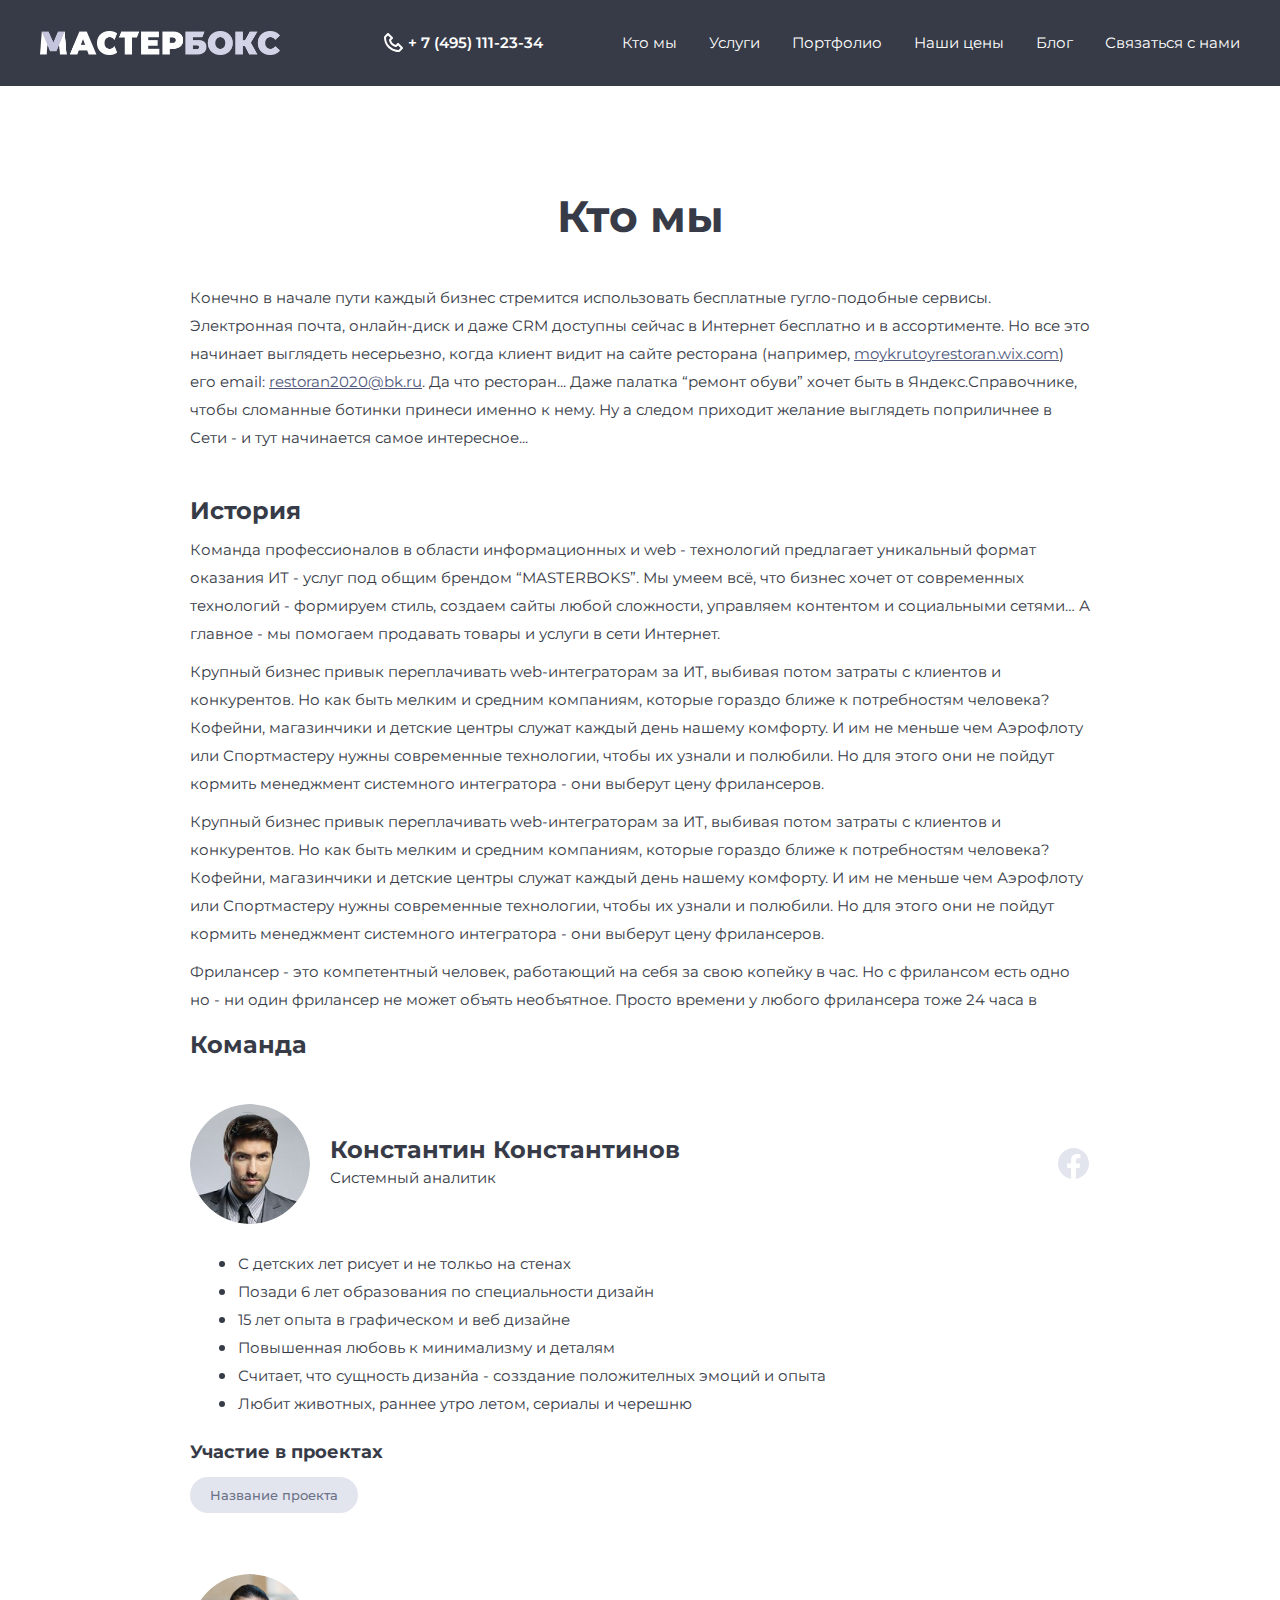
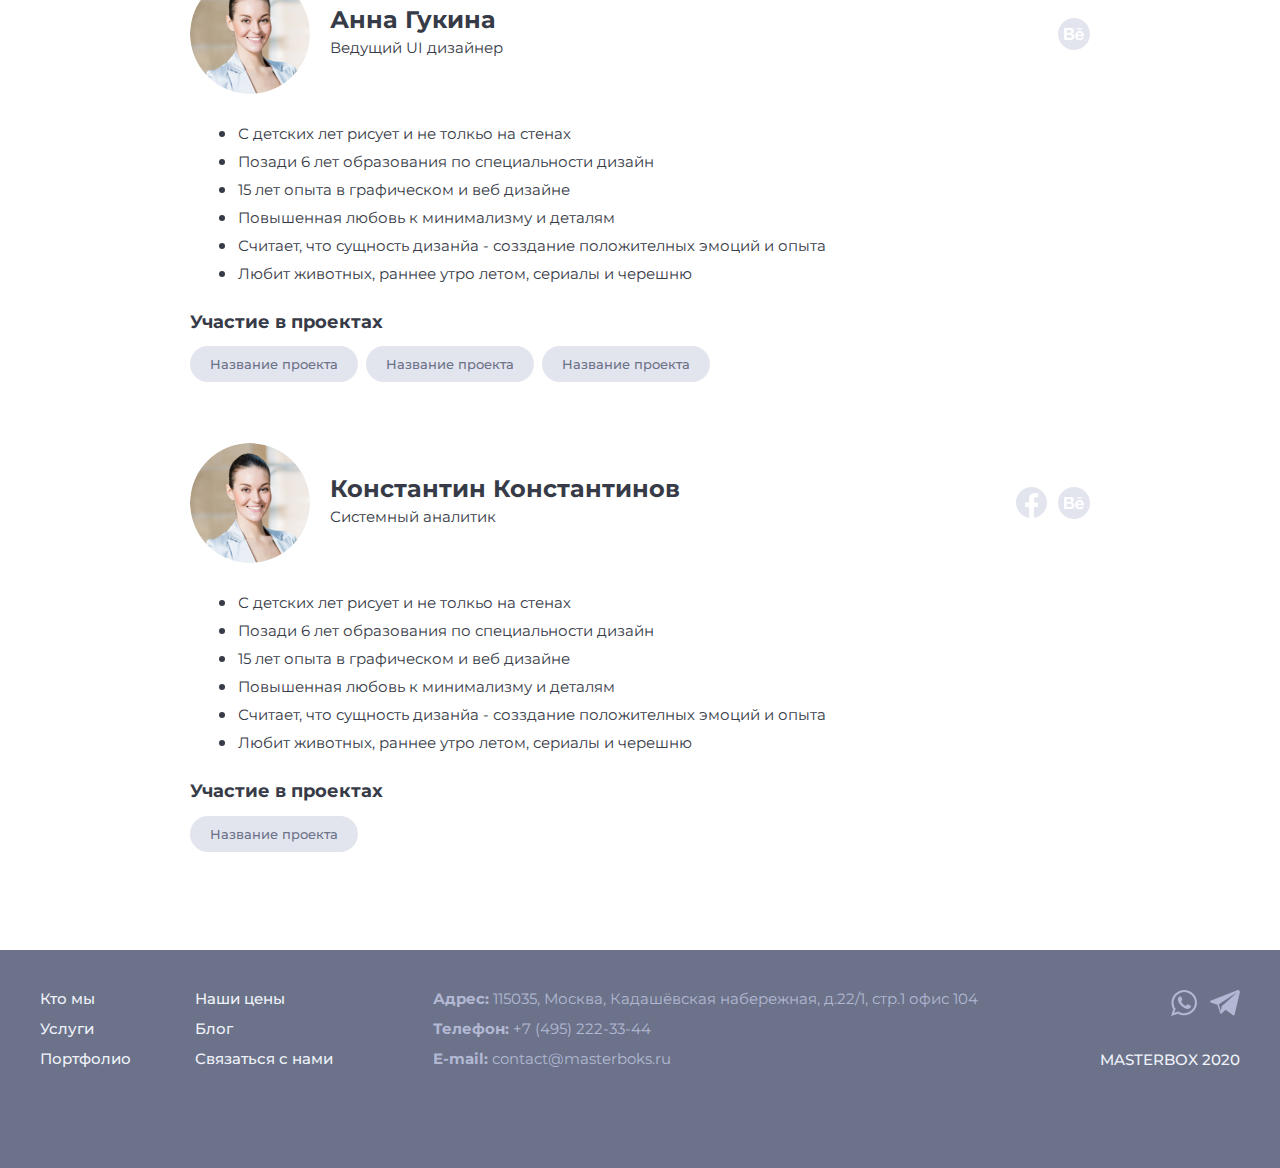
==== commit b6006daa: "поменял логотип" ====
--- a/about.html
+++ b/about.html
@@ -28,7 +28,7 @@
     <header class="header">
       <div class="container">
         <div class="header-c">
-          <div class="header-c__left"><a href="" class="logo"><img src="img/logo.svg" alt=""></a></div>
+          <div class="header-c__left"><a href="" class="logo"><img src="img/logo_x2.png" alt=""></a></div>
           <div class="header-c__right"><a href="tel:+74951112334" class="header-phone"><svg width="24" height="24" viewBox="0 0 24 24" fill="none" xmlns="http://www.w3.org/2000/svg"><path d="M17.707 12.293C17.6142 12.2 17.504 12.1263 17.3827 12.076C17.2614 12.0257 17.1313 11.9998 17 11.9998C16.8687 11.9998 16.7386 12.0257 16.6173 12.076C16.496 12.1263 16.3858 12.2 16.293 12.293L14.699 13.887C13.96 13.667 12.581 13.167 11.707 12.293C10.833 11.419 10.333 10.04 10.113 9.30096L11.707 7.70696C11.7999 7.61417 11.8737 7.50397 11.924 7.38265C11.9743 7.26134 12.0002 7.13129 12.0002 6.99996C12.0002 6.86862 11.9743 6.73858 11.924 6.61726C11.8737 6.49595 11.7999 6.38575 11.707 6.29296L7.707 2.29296C7.61421 2.20001 7.50401 2.12627 7.38269 2.07596C7.26138 2.02565 7.13133 1.99976 7 1.99976C6.86866 1.99976 6.73862 2.02565 6.6173 2.07596C6.49599 2.12627 6.38579 2.20001 6.293 2.29296L3.581 5.00496C3.201 5.38496 2.987 5.90696 2.995 6.43996C3.018 7.86396 3.395 12.81 7.293 16.708C11.191 20.606 16.137 20.982 17.562 21.006H17.59C18.118 21.006 18.617 20.798 18.995 20.42L21.707 17.708C21.7999 17.6152 21.8737 17.505 21.924 17.3837C21.9743 17.2623 22.0002 17.1323 22.0002 17.001C22.0002 16.8696 21.9743 16.7396 21.924 16.6183C21.8737 16.4969 21.7999 16.3867 21.707 16.294L17.707 12.293ZM17.58 19.005C16.332 18.984 12.062 18.649 8.707 15.293C5.341 11.927 5.015 7.64196 4.995 6.41896L7 4.41396L9.586 6.99996L8.293 8.29296C8.17546 8.41041 8.08904 8.55529 8.04155 8.71453C7.99406 8.87376 7.987 9.04231 8.021 9.20496C8.045 9.31996 8.632 12.047 10.292 13.707C11.952 15.367 14.679 15.954 14.794 15.978C14.9565 16.0129 15.1253 16.0064 15.2846 15.9591C15.444 15.9117 15.5889 15.825 15.706 15.707L17 14.414L19.586 17L17.58 19.005Z" fill="white"/></svg> + 7 (495) 111-23-34</a>
             <nav class="main-nav"><a href="" class="main-nav__item">Кто мы</a><a href="" class="main-nav__item">Услуги</a><a href="" class="main-nav__item">Портфолио</a><a href="" class="main-nav__item">Наши цены</a><a href="" class="main-nav__item">Блог</a><a href="" class="main-nav__item">Связаться с нами</a></nav>
             <div id="overlay"></div>
--- a/css/main.css
+++ b/css/main.css
@@ -8330,7 +8330,11 @@
   display: -ms-inline-flexbox;
   display: inline-flex;
   width: 240px;
-  height: 32px; }
+  height: 32px;
+  -webkit-box-align: center;
+  -webkit-align-items: center;
+      -ms-flex-align: center;
+          align-items: center; }
 
 .header-c__right {
   display: -webkit-inline-box;
